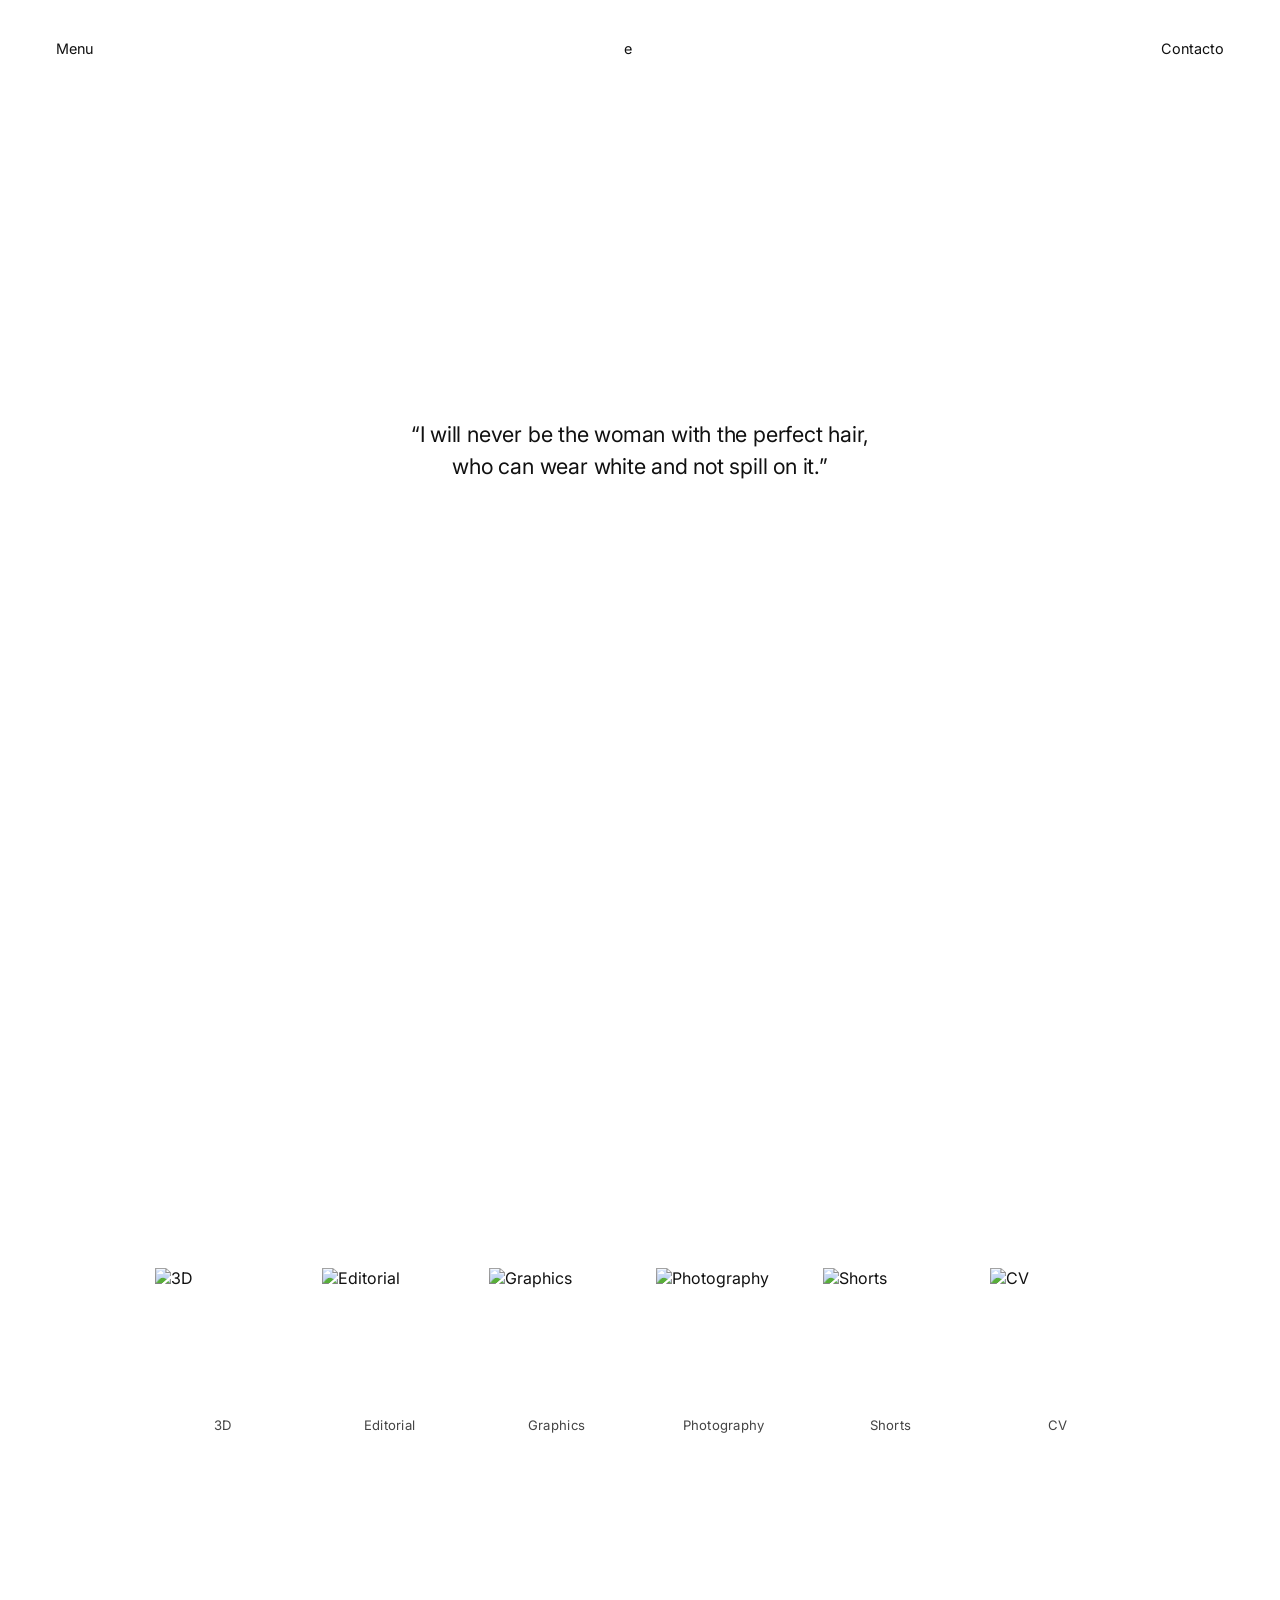
==== index.html @ 7bda968a "index" ====
<!DOCTYPE html>
<html lang="es">
<head>
    <meta charset="UTF-8">
    <meta name="viewport" content="width=device-width, initial-scale=1.0">
    <title>Portfolio - Diseño Gráfico</title>
    
    <link rel="preconnect" href="https://fonts.googleapis.com">
    <link rel="preconnect" href="https://fonts.gstatic.com" crossorigin>
    <link href="https://fonts.googleapis.com/css2?family=Inter:wght@300;400;500&display=swap" rel="stylesheet">
    
    <link rel="stylesheet" href="style/style.css">
</head>
<body>

    <nav class="navbar">
        <a href="#menu" class="nav-link">Menu</a>
        <a href="proyectos.html" class="nav-link">e</a>
        <a href="contacto.html" class="nav-link">Contacto</a>
    </nav>

    <section class="hero-section">
        <div class="quote-wrapper">
            <p class="quote-text">
                “I will never be the woman with the perfect hair, <br>who can wear white and not spill on it.”
            </p>
            
            <a href="cv.html" class="hover-card">
                <img src="https://i.pinimg.com/736x/7a/1c/cf/7a1ccfecde1bb434838b97508cc50228.jpg" alt="CV Preview">
                <span class="card-label">CV</span>
            </a>
        </div>
    </section>

    <section class="gallery-section">
        <div class="gallery-grid">
            
            <a href="3d.html" class="grid-card">
                <div class="img-wrapper">
                    <img src="https://i.pinimg.com/1200x/12/30/1c/12301caca75844f3e53bc6631e6e23f1.jpg" alt="3D">
                </div>
                <span class="card-label">3D</span>
            </a>

            <a href="editorial.html" class="grid-card">
                <div class="img-wrapper">
                    <img src="https://i.pinimg.com/736x/13/24/46/1324466d0a5b64adbe2ee803e6c6003e.jpg" alt="Editorial">
                </div>
                <span class="card-label">Editorial</span>
            </a>

            <a href="graphics.html" class="grid-card">
                <div class="img-wrapper">
                    <img src="https://i.pinimg.com/1200x/34/8a/7b/348a7be8d80b90e5c4e98744a35e5d42.jpg" alt="Graphics">
                </div>
                <span class="card-label">Graphics</span>
            </a>

            <a href="photography.html" class="grid-card">
                <div class="img-wrapper">
                    <img src="https://i.pinimg.com/1200x/ff/79/56/ff795650d2c2e9dba9d639d0612eb222.jpg" alt="Photography">
                </div>
                <span class="card-label">Photography</span>
            </a>

            <a href="shorts.html" class="grid-card">
                <div class="img-wrapper">
                    <img src="https://i.pinimg.com/1200x/f1/2b/13/f12b138e47975c2cf293a9381652df1e.jpg" alt="Shorts">
                </div>
                <span class="card-label">Shorts</span>
            </a>

            <a href="cv.html" class="grid-card">
                <div class="img-wrapper">
                    <img src="https://i.pinimg.com/736x/7a/1c/cf/7a1ccfecde1bb434838b97508cc50228.jpg" alt="CV">
                </div>
                <span class="card-label">CV</span>
            </a>

        </div>
    </section>

</body>
</html>
---- style/style.css ----
/* Reseteo básico */
* {
    margin: 0;
    padding: 0;
    box-sizing: border-box;
}

html {
    scroll-behavior: smooth;
}

body {
    font-family: 'Inter', -apple-system, BlinkMacSystemFont, sans-serif;
    background-color: #ffffff;
    color: #111111;
}

/* --- Navegación Fija --- */
.navbar {
    position: fixed;
    top: 0;
    left: 0;
    width: 100%;
    display: flex;
    justify-content: space-between;
    align-items: center;
    padding: 2.5rem 3.5rem;
    font-size: 0.9rem;
    font-weight: 400;
    z-index: 100;
    background-color: rgba(255, 255, 255, 0.9);
    backdrop-filter: blur(5px);
}

.nav-link {
    text-decoration: none;
    color: #111111;
    position: relative;
    display: inline-block;
    transition: transform 0.3s ease, color 0.3s ease;
    padding-bottom: 2px;
}

/* Hover navegación: Inclinación, azul y subrayado */
.nav-link:hover {
    color: #0044ff;
    transform: rotate(-3deg);
}

.nav-link::after {
    content: '';
    position: absolute;
    width: 0%;
    height: 1px;
    bottom: 0;
    left: 0;
    background-color: #0044ff;
    transition: width 0.3s cubic-bezier(0.25, 0.8, 0.25, 1);
}

.nav-link:hover::after {
    width: 100%;
}

/* --- Sección 1: Frase --- */
.hero-section {
    min-height: 100vh;
    display: flex;
    justify-content: center;
    align-items: center;
    padding: 0 2rem;
}

.quote-wrapper {
    position: relative;
    text-align: center;
    cursor: pointer;
    max-width: 850px;
    width: 100%;
}

.quote-text {
    font-size: 1.35rem;
    font-weight: 400;
    line-height: 1.5;
    letter-spacing: -0.01em;
    color: #111111;
}

/* Hover emergente sobre la frase */
.hover-card {
    position: absolute;
    top: 50%;
    left: 50%;
    transform: translate(-50%, -50%) scale(0.95);
    display: flex;
    flex-direction: column;
    align-items: center;
    gap: 12px;
    text-decoration: none;
    color: #111111;
    opacity: 0;
    visibility: hidden;
    transition: opacity 0.35s ease, transform 0.35s ease, visibility 0.35s;
    pointer-events: none;
}

.hover-card img {
    width: 140px;
    height: 140px;
    object-fit: cover;
}

.quote-wrapper:hover .hover-card {
    opacity: 1;
    visibility: visible;
    transform: translate(-50%, -50%) scale(1);
    pointer-events: auto;
}

/* --- Sección 2: Galería / Scroll --- */
.gallery-section {
    min-height: 100vh;
    display: flex;
    justify-content: center;
    align-items: center;
    padding: 4rem 2rem;
}

.gallery-grid {
    display: flex;
    flex-wrap: wrap;
    justify-content: center;
    align-items: flex-start;
    gap: 2rem;
    max-width: 1200px;
    width: 100%;
}

/* Tarjetas individuales de la galería */
.grid-card {
    display: flex;
    flex-direction: column;
    align-items: center;
    gap: 14px;
    text-decoration: none;
    color: #111111;
    cursor: pointer;
}

.grid-card .img-wrapper {
    width: 135px;
    height: 135px;
    overflow: hidden;
}

.grid-card img {
    width: 100%;
    height: 100%;
    object-fit: cover;
    transition: transform 0.4s cubic-bezier(0.25, 1, 0.5, 1);
}

/* Efecto Hover: Agranda la imagen suavemente sin desbordar */
.grid-card:hover img {
    transform: scale(1.12);
}

.card-label {
    font-size: 0.82rem;
    font-weight: 400;
    color: #444444;
    letter-spacing: 0.02em;
    transition: color 0.3s ease;
}

.grid-card:hover .card-label {
    color: #000000;
}
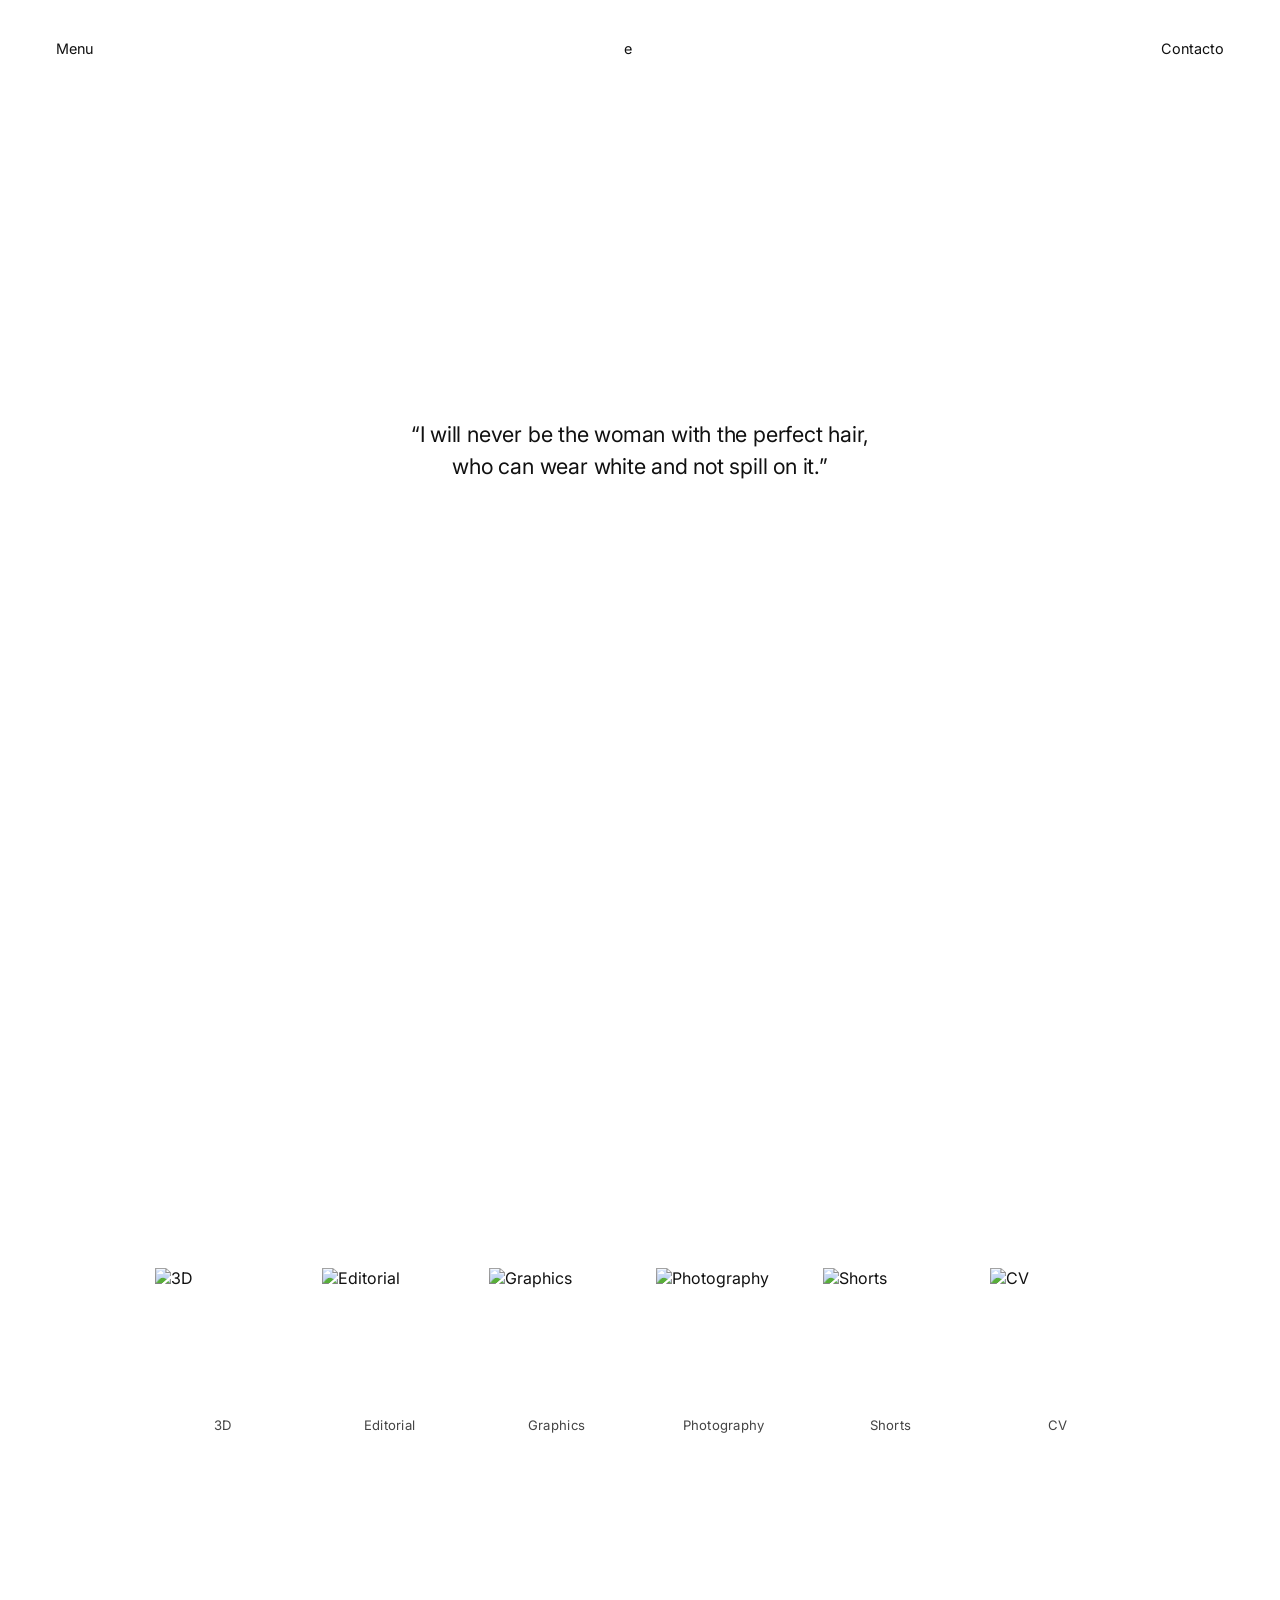
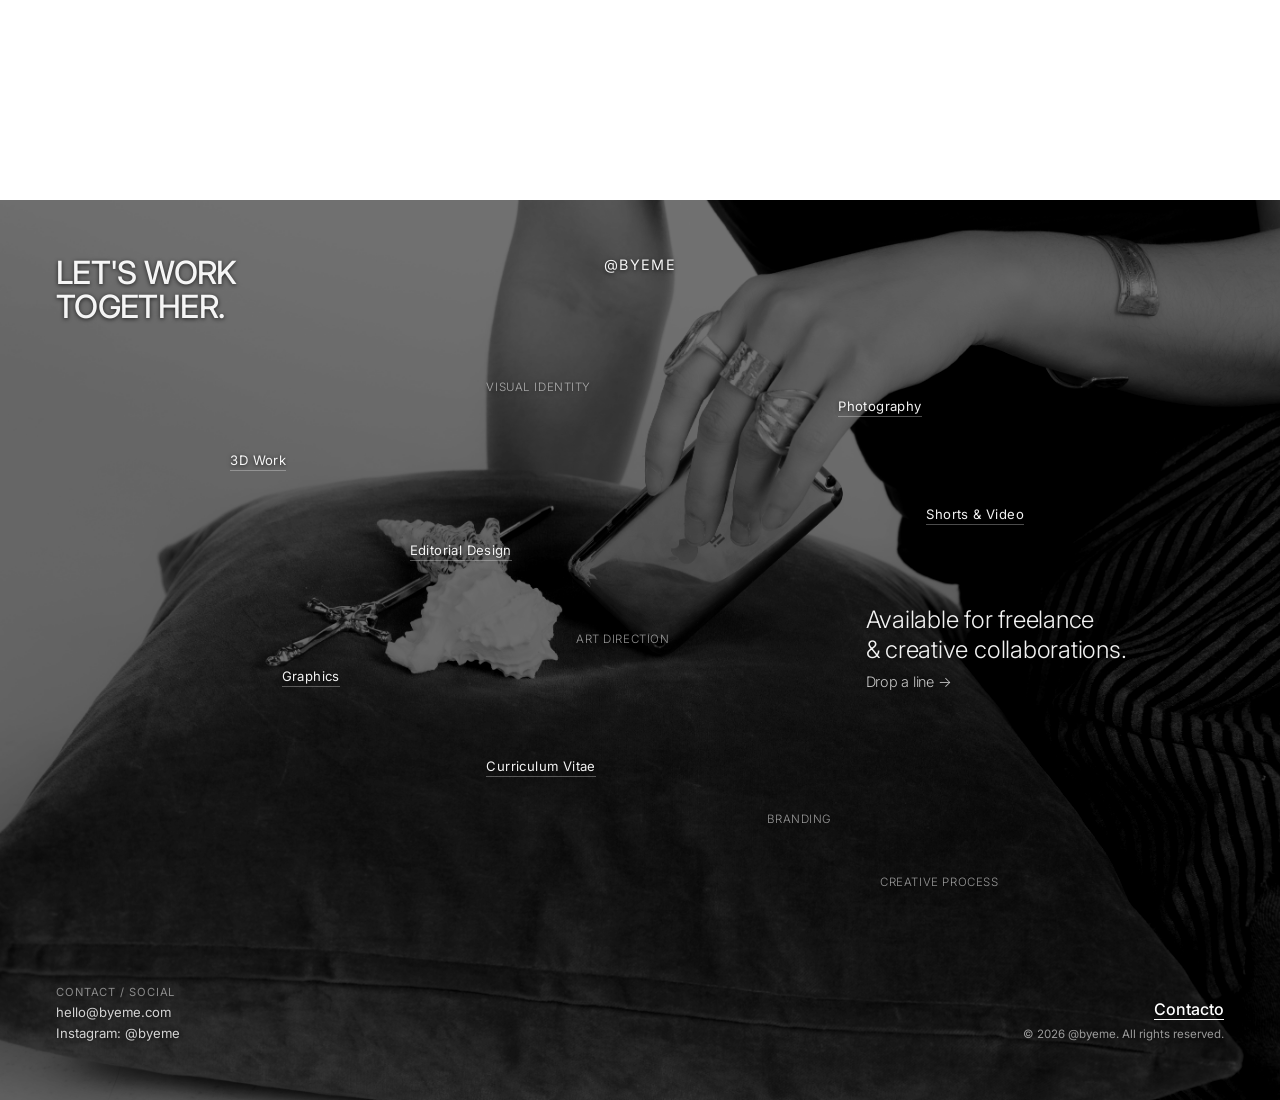
==== commit 9094f2a5: "index" ====
--- a/index.html
+++ b/index.html
@@ -79,6 +79,53 @@
 
         </div>
     </section>
+    <footer class="site-footer">
+        <div class="footer-bg">
+            <img src="img/bnwfooter.jpg" alt="Footer Background">
+            <div class="overlay"></div>
+        </div>
+
+        <div class="footer-canvas">
+            
+            <div class="text-node main-collab-text">
+                LET'S WORK<br>TOGETHER.
+            </div>
+
+            <div class="text-node top-handle">
+                @byeme
+            </div>
+
+            <a href="3d.html" class="text-node float-link pos-1">3D Work</a>
+            <a href="editorial.html" class="text-node float-link pos-2">Editorial Design</a>
+            <a href="graphics.html" class="text-node float-link pos-3">Graphics</a>
+            <a href="photography.html" class="text-node float-link pos-4">Photography</a>
+            <a href="shorts.html" class="text-node float-link pos-5">Shorts & Video</a>
+            <a href="cv.html" class="text-node float-link pos-6">Curriculum Vitae</a>
+
+            <div class="text-node concept-tag pos-7">Visual Identity</div>
+            <div class="text-node concept-tag pos-8">Art Direction</div>
+            <div class="text-node concept-tag pos-9">Branding</div>
+            <div class="text-node concept-tag pos-10">Creative Process</div>
+
+            <div class="text-node big-callout">
+                Available for freelance<br>
+                &amp; creative collaborations.<br>
+                <span>Drop a line &rarr;</span>
+            </div>
+
+            <div class="text-node bottom-left-info">
+                <span class="info-label">Contact / Social</span><br>
+                <a href="mailto:hello@byeme.com">hello@byeme.com</a><br>
+                <a href="https://instagram.com" target="_blank">Instagram: @byeme</a>
+            </div>
+
+            <div class="text-node bottom-right-info">
+                <a href="contacto.html" class="nav-contact-btn">Contacto</a><br>
+                <span class="copyright-text">© 2026 @byeme. All rights reserved.</span>
+            </div>
+
+        </div>
+    </footer>
 
 </body>
 </html>
--- a/style/style.css
+++ b/style/style.css
@@ -28,8 +28,8 @@
     font-size: 0.9rem;
     font-weight: 400;
     z-index: 100;
-    background-color: rgba(255, 255, 255, 0.9);
-    backdrop-filter: blur(5px);
+    
+    
 }
 
 .nav-link {
@@ -176,4 +176,178 @@
 
 .grid-card:hover .card-label {
     color: #000000;
+}
+
+/* --- Footer Estilo Editorial / Póster Flotante --- */
+.site-footer {
+    position: relative;
+    width: 100%;
+    height: 100vh;
+    overflow: hidden;
+    color: #ffffff;
+    font-family: 'Inter', -apple-system, BlinkMacSystemFont, "Segoe UI", Roboto, sans-serif;
+}
+
+.footer-bg {
+    position: absolute;
+    top: 0;
+    left: 0;
+    width: 100%;
+    height: 100%;
+    z-index: 1;
+}
+
+.footer-bg img {
+    width: 100%;
+    height: 100%;
+    object-fit: cover;
+    filter: grayscale(100%) contrast(120%) brightness(80%);
+}
+
+.footer-bg .overlay {
+    position: absolute;
+    top: 0;
+    left: 0;
+    width: 100%;
+    height: 100%;
+    background: rgba(0, 0, 0, 0.35);
+}
+
+.footer-canvas {
+    position: relative;
+    z-index: 2;
+    width: 100%;
+    height: 100%;
+}
+
+/* Nodos Generales */
+.text-node {
+    position: absolute;
+    color: rgba(255, 255, 255, 0.95);
+    text-shadow: 0 1px 4px rgba(0, 0, 0, 0.7);
+}
+
+/* Frase de Colaboración Principal (Arriba Izquierda) */
+.main-collab-text {
+    top: 3.5rem;
+    left: 3.5rem;
+    font-size: 2rem;
+    font-weight: 500;
+    line-height: 1.05;
+    letter-spacing: -0.02em;
+}
+
+/* Usuario @byeme (Arriba Centro) */
+.top-handle {
+    top: 3.5rem;
+    left: 50%;
+    transform: translateX(-50%);
+    font-size: 0.9rem;
+    font-weight: 400;
+    letter-spacing: 0.1em;
+    text-transform: uppercase;
+}
+
+/* Frase Grande de Llamada a la Acción (Centro-Derecha) */
+.big-callout {
+    top: 45%;
+    right: 12%;
+    font-size: 1.5rem;
+    font-weight: 300;
+    line-height: 1.25;
+    letter-spacing: -0.01em;
+}
+
+.big-callout span {
+    font-size: 0.9rem;
+    opacity: 0.8;
+    display: block;
+    margin-top: 0.5rem;
+}
+
+/* Enlaces Flotantes de Categorías (Interactivos con Subrayado) */
+.float-link {
+    font-size: 0.82rem;
+    font-weight: 400;
+    text-decoration: none;
+    letter-spacing: 0.03em;
+    transition: opacity 0.3s ease, transform 0.3s ease;
+    border-bottom: 1px solid rgba(255, 255, 255, 0.3);
+    padding-bottom: 2px;
+}
+
+.float-link:hover {
+    opacity: 1;
+    color: #ffffff;
+    border-bottom-color: #ffffff;
+    transform: translateY(-2px);
+}
+
+/* Palabras Clave Secundarias */
+.concept-tag {
+    font-size: 0.72rem;
+    font-weight: 300;
+    opacity: 0.6;
+    letter-spacing: 0.05em;
+    text-transform: uppercase;
+}
+
+/* Ubicación Exacta de Categorías y Tags en la Imagen */
+.pos-1  { top: 28%; left: 18%; }  /* 3D Work */
+.pos-2  { top: 38%; left: 32%; }  /* Editorial Design */
+.pos-3  { top: 52%; left: 22%; }  /* Graphics */
+.pos-4  { top: 22%; right: 28%; } /* Photography */
+.pos-5  { top: 34%; right: 20%; } /* Shorts & Video */
+.pos-6  { top: 62%; left: 38%; }  /* Curriculum Vitae */
+
+.pos-7  { top: 20%; left: 38%; }  /* Visual Identity */
+.pos-8  { top: 48%; left: 45%; }  /* Art Direction */
+.pos-9  { top: 68%; right: 35%; } /* Branding */
+.pos-10 { top: 75%; right: 22%; } /* Creative Process */
+
+/* Esquinas Inferiores */
+.bottom-left-info {
+    bottom: 3.5rem;
+    left: 3.5rem;
+    font-size: 0.82rem;
+    line-height: 1.6;
+}
+
+.bottom-left-info a {
+    color: #ffffff;
+    text-decoration: none;
+    opacity: 0.8;
+    transition: opacity 0.3s;
+}
+
+.bottom-left-info a:hover {
+    opacity: 1;
+}
+
+.info-label {
+    font-size: 0.7rem;
+    text-transform: uppercase;
+    letter-spacing: 0.08em;
+    opacity: 0.5;
+}
+
+.bottom-right-info {
+    bottom: 3.5rem;
+    right: 3.5rem;
+    text-align: right;
+    font-size: 0.82rem;
+    line-height: 1.6;
+}
+
+.nav-contact-btn {
+    color: #ffffff;
+    text-decoration: none;
+    font-weight: 500;
+    font-size: 1rem;
+    border-bottom: 1px solid #ffffff;
+}
+
+.copyright-text {
+    font-size: 0.72rem;
+    opacity: 0.6;
 }
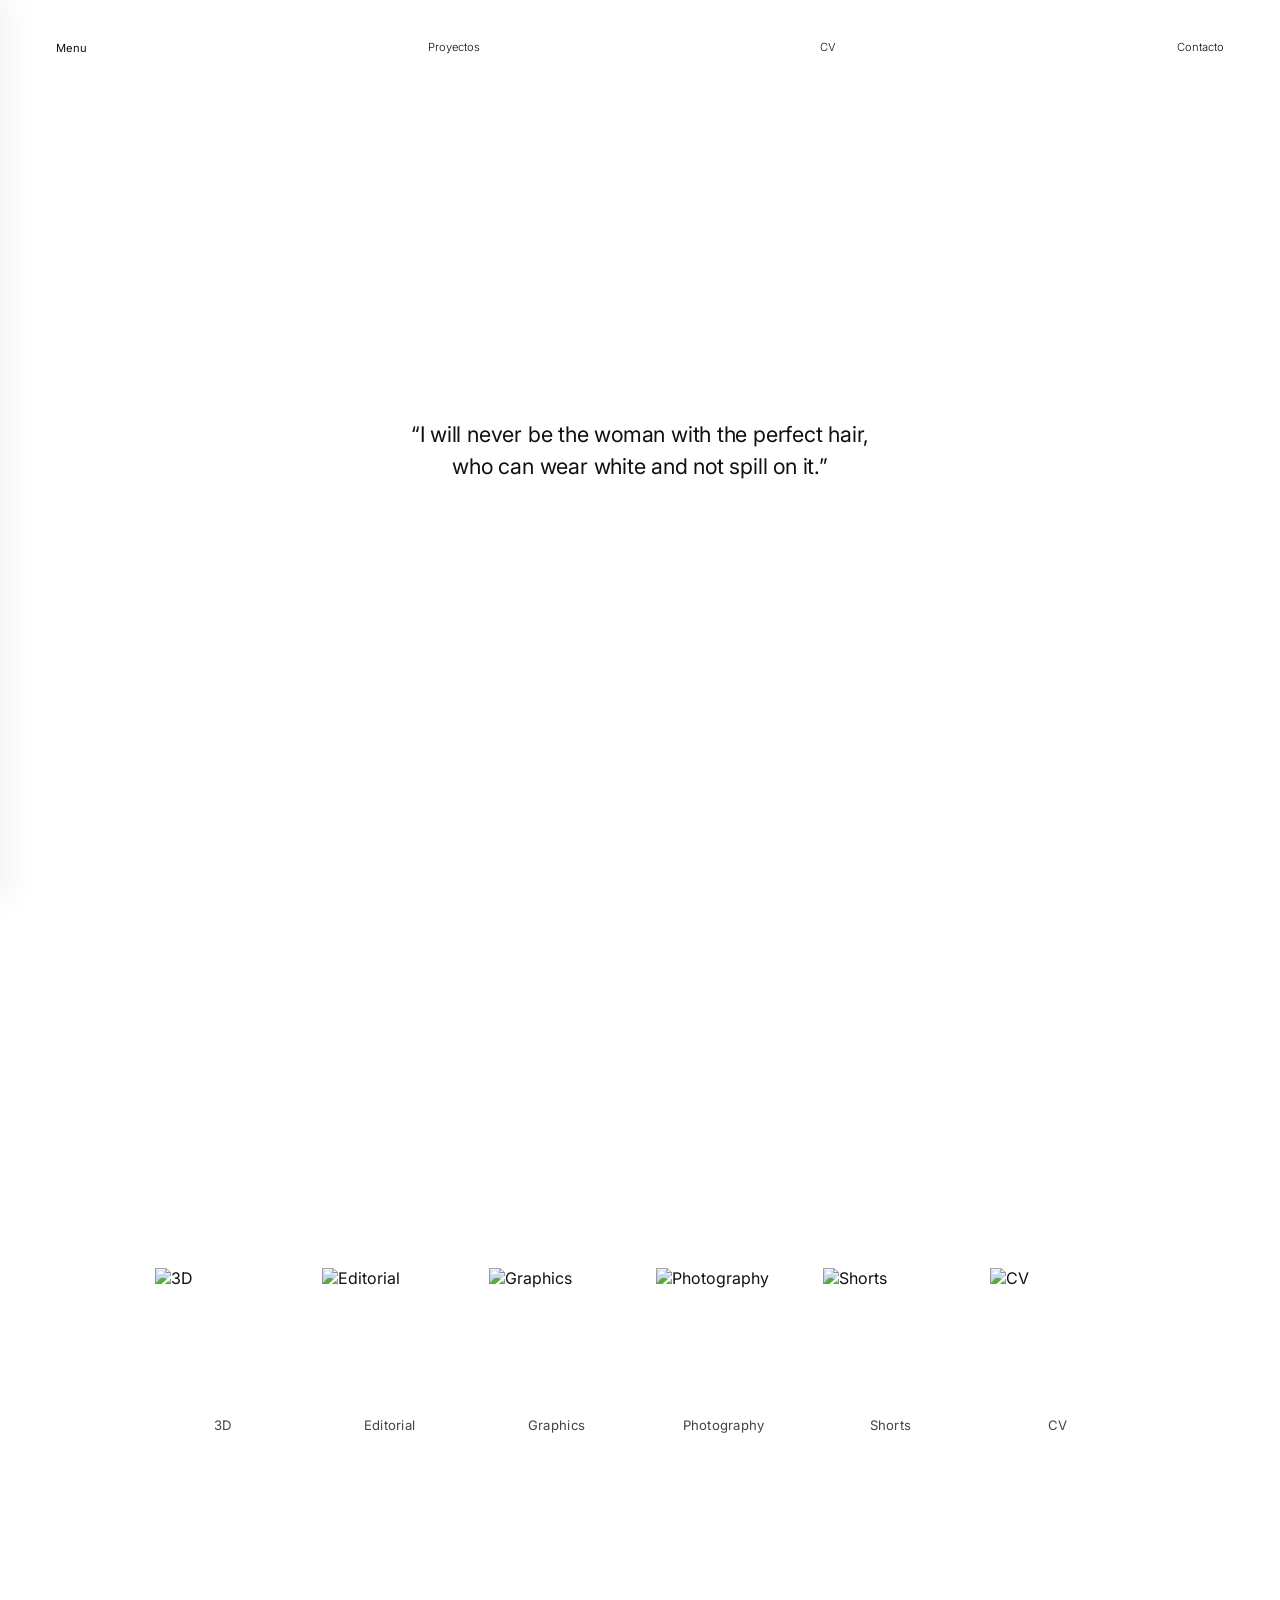
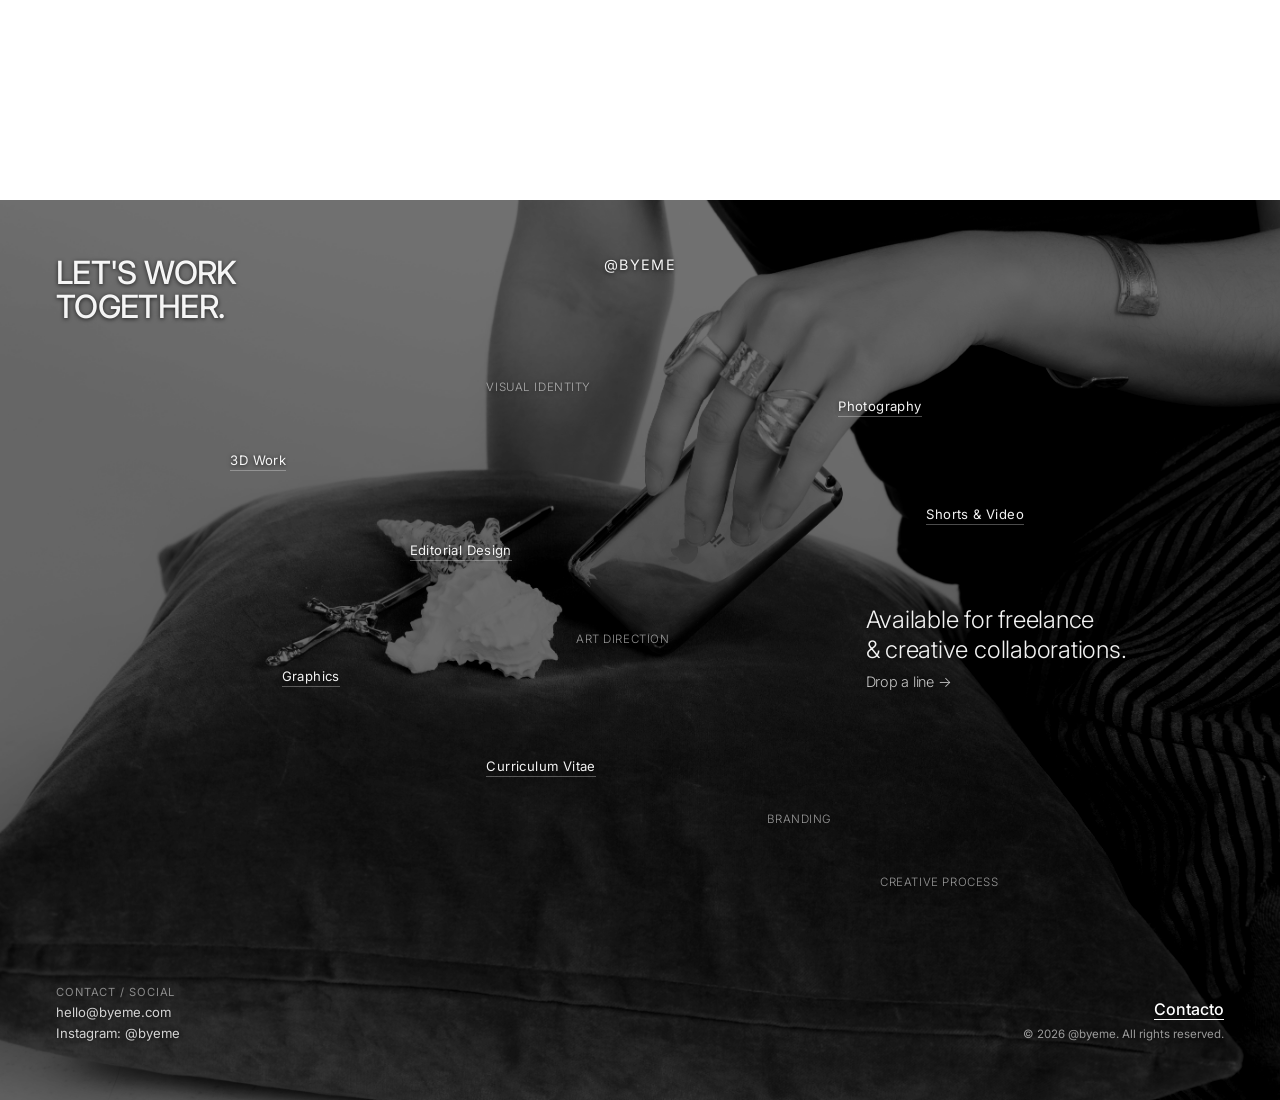
==== commit 303c1d1c: "menu" ====
--- a/index.html
+++ b/index.html
@@ -10,14 +10,37 @@
     <link href="https://fonts.googleapis.com/css2?family=Inter:wght@300;400;500&display=swap" rel="stylesheet">
     
     <link rel="stylesheet" href="style/style.css">
+    <script src="scrpt/script.js" defer></script>
+
 </head>
 <body>
 
-    <nav class="navbar">
-        <a href="#menu" class="nav-link">Menu</a>
-        <a href="proyectos.html" class="nav-link">e</a>
-        <a href="contacto.html" class="nav-link">Contacto</a>
-    </nav>
+    <div class="menu-overlay" id="menuOverlay"></div>
+
+<aside class="side-menu" id="sideMenu">
+    <div class="side-menu-header">
+        <span class="side-menu-title">LIBRARY</span>
+        <button class="close-btn" id="closeMenuBtn" aria-label="Cerrar Menú">(Close)</button>
+    </div>
+
+    <ul class="side-menu-list">
+        <li><a href="index.html" class="menu-item">Index <span>&gt;</span></a></li>
+        <li><a href="proyectos.html" class="menu-item">Selected Works <span>&gt;</span></a></li>
+        <li><a href="3d.html" class="menu-item">3D Work <span>&gt;</span></a></li>
+        <li><a href="editorial.html" class="menu-item">Editorial Design <span>&gt;</span></a></li>
+        <li><a href="graphics.html" class="menu-item">Graphics <span>&gt;</span></a></li>
+        <li><a href="photography.html" class="menu-item">Photography <span>&gt;</span></a></li>
+        <li><a href="cv.html" class="menu-item">Curriculum / About <span>&gt;</span></a></li>
+        <li><a href="contacto.html" class="menu-item">Contacto <span>&gt;</span></a></li>
+    </ul>
+</aside>
+
+<nav class="navbar">
+    <button class="nav-link menu-trigger" id="openMenuBtn">Menu</button>
+    <a href="proyectos.html" class="nav-link active">Proyectos</a>
+    <a href="cv.html" class="nav-link">CV</a>
+    <a href="contacto.html" class="nav-link">Contacto</a>
+</nav>
 
     <section class="hero-section">
         <div class="quote-wrapper">
@@ -79,6 +102,7 @@
 
         </div>
     </section>
+
     <footer class="site-footer">
         <div class="footer-bg">
             <img src="img/bnwfooter.jpg" alt="Footer Background">
--- a/style/style.css
+++ b/style/style.css
@@ -25,12 +25,13 @@
     justify-content: space-between;
     align-items: center;
     padding: 2.5rem 3.5rem;
-    font-size: 0.9rem;
-    font-weight: 400;
+    font-size: 0.7rem;
+    font-weight: 300;
     z-index: 100;
     
     
 }
+
 
 .nav-link {
     text-decoration: none;
@@ -62,6 +63,135 @@
     width: 100%;
 }
 
+/* ==========================================
+   MENÚ DESPLEGABLE LATERAL (OFF-CANVAS TURQUESA)
+   ========================================== */
+
+/* Botón "Menu" en la barra de navegación */
+.menu-trigger {
+    background: none;
+    border: none;
+    font-family: inherit;
+    font-size: inherit;
+    color: inherit;
+    cursor: pointer;
+    padding: 0;
+}
+
+/* Capa de fondo con desenfoque (Blur) sobre el resto de la página */
+.menu-overlay {
+    position: fixed;
+    inset: 0;
+    background-color: rgba(0, 0, 0, 0.15); /* Oscurecimiento suave */
+    backdrop-filter: blur(8px); /* Desenfoque sutil del contenido de fondo */
+    -webkit-backdrop-filter: blur(8px);
+    z-index: 998;
+    opacity: 0;
+    pointer-events: none;
+    transition: opacity 0.4s cubic-bezier(0.16, 1, 0.3, 1);
+}
+
+.menu-overlay.active {
+    opacity: 1;
+    pointer-events: auto;
+}
+
+/* Panel Lateral Desplegable */
+.side-menu {
+    position: fixed;
+    top: 0;
+    left: 0;
+    width: 380px; /* Ancho del menú lateral */
+    max-width: 85vw; /* Para pantallas pequeñas */
+    height: 100vh;
+    background-color: #d8f3ec; /* Color turquesa claro / Soft Mint */
+    color: #111111;
+    z-index: 999;
+    padding: 2.5rem 2rem;
+    box-sizing: border-box;
+    display: flex;
+    flex-direction: column;
+    box-shadow: 10px 0 30px rgba(0, 0, 0, 0.05);
+    
+    /* Estado Oculto (desplazado a la izquierda fuera de pantalla) */
+    transform: translateX(-100%);
+    transition: transform 0.45s cubic-bezier(0.16, 1, 0.3, 1);
+}
+
+/* Estado Visible al abrir */
+.side-menu.active {
+    transform: translateX(0);
+}
+
+/* Cabecera del Menú Lateral */
+.side-menu-header {
+    display: flex;
+    justify-content: space-between;
+    align-items: center;
+    padding-bottom: 2rem;
+    margin-bottom: 1.5rem;
+    border-bottom: 1px dashed rgba(0, 0, 0, 0.2);
+    font-family: monospace, sans-serif;
+    font-size: 0.9rem;
+    letter-spacing: 0.05em;
+}
+
+.close-btn {
+    background: none;
+    border: none;
+    font-family: inherit;
+    font-size: 0.9rem;
+    cursor: pointer;
+    color: #111111;
+    opacity: 0.7;
+    transition: opacity 0.2s ease;
+}
+
+.close-btn:hover {
+    opacity: 1;
+}
+
+/* Lista de Elementos del Menú */
+.side-menu-list {
+    list-style: none;
+    padding: 0;
+    margin: 0;
+    display: flex;
+    flex-direction: column;
+    gap: 0.2rem;
+    overflow-y: auto;
+}
+
+.side-menu-list li {
+    border-bottom: 1px dashed rgba(0, 0, 0, 0.15);
+}
+
+.menu-item {
+    display: flex;
+    justify-content: space-between;
+    align-items: center;
+    padding: 0.9rem 0;
+    color: #111111;
+    text-decoration: none;
+    font-family: monospace, sans-serif; /* Tipografía estilo mono/editorial */
+    font-size: 0.95rem;
+    transition: padding-left 0.25s ease, opacity 0.2s ease;
+}
+
+.menu-item span {
+    opacity: 0.5;
+    font-size: 0.85rem;
+    transition: transform 0.25s ease;
+}
+
+.menu-item:hover {
+    padding-left: 0.5rem;
+}
+
+.menu-item:hover span {
+    opacity: 1;
+    transform: translateX(3px);
+}
 /* --- Sección 1: Frase --- */
 .hero-section {
     min-height: 100vh;
@@ -350,4 +480,412 @@
 .copyright-text {
     font-size: 0.72rem;
     opacity: 0.6;
+}
+
+/* ==========================================
+   CV ESPECÍFICO: HERO 100VH + CARRUSEL
+   ========================================== */
+
+.cv-page {
+    background-color: #f7f6f2;
+    color: #111111;
+}
+
+/* Hero de Pantalla Completa */
+.cv-hero {
+    position: relative;
+    width: 100%;
+    height: 100vh; /* Ocupa exactamente el 100% del alto de la pantalla */
+    display: flex;
+    align-items: flex-end;
+    overflow: hidden;
+    color: #ffffff;
+}
+.cv-section {
+    margin-bottom: 7rem; /* Gran separación respirada entre secciones */
+    border-top: 1px solid #111111; /* Línea divisoria superior completa */
+    padding-top: 2.5rem;
+}
+.cv-hero-bg {
+    position: absolute;
+    top: 0;
+    left: 0;
+    width: 100%;
+    height: 100%;
+    z-index: 1;
+}
+
+.cv-hero-bg img {
+    width: 100%;
+    height: 100%;
+    object-fit: cover;
+    filter:  contrast(120%);
+}
+
+.cv-hero-bg .overlay {
+    position: absolute;
+    top: 0;
+    left: 0;
+    width: 100%;
+    height: 100%;
+    background: rgba(0, 0, 0, 0.35);
+}
+
+.cv-hero-content {
+    position: relative;
+    z-index: 2;
+    width: 100%;
+    padding: 4rem 3.5rem;
+}
+
+.cv-name {
+    font-size: 9.5rem;
+    font-weight: 100;
+    letter-spacing: -0.03em;
+    line-height: 0.9;
+    margin-bottom: 1.5rem;
+    text-transform: uppercase;
+}
+
+.cv-hero-footer {
+    display: flex;
+    justify-content: space-between;
+    font-size: 0.8rem;
+    letter-spacing: 0.05em;
+    border-top: 1px solid rgba(255, 255, 255, 0.4);
+    padding-top: 1.2rem;
+    text-transform: uppercase;
+}
+
+/* El cuerpo del CV sube sobre la pantalla al hacer scroll */
+.cv-body-wrapper {
+    position: relative;
+    z-index: 10;
+    background-color: #f7f6f2;
+    max-width: 1200px;
+    margin: 0 auto;
+    padding: 5rem 2rem 6rem;
+}
+
+/* --- Carrusel de Gustos Horizontal --- */
+.carousel-header {
+    display: flex;
+    justify-content: space-between;
+    align-items: center;
+    margin-bottom: 1.5rem;
+}
+
+.carousel-header .section-title {
+    margin-bottom: 0;
+}
+
+.carousel-arrows {
+    display: flex;
+    gap: 0.5rem;
+}
+
+.arrow-btn {
+    background: transparent;
+    border: 1px solid #111111;
+    border-radius: 50%;
+    width: 40px;
+    height: 40px;
+    display: flex;
+    justify-content: center;
+    align-items: center;
+    font-size: 1.1rem;
+    cursor: pointer;
+    transition: background-color 0.3s ease, color 0.3s ease;
+}
+
+.arrow-btn:hover {
+    background-color: #111111;
+    color: #ffffff;
+}
+
+/* Contenedor deslizante en una sola fila */
+.carousel-wrapper {
+    display: flex;
+    gap: 1.8rem;
+    overflow-x: auto;
+    scroll-behavior: smooth;
+    padding: 1rem 0.5rem;
+    /* Ocultar barra de scroll según navegador */
+    scrollbar-width: none; /* Firefox */
+}
+
+.carousel-wrapper::-webkit-scrollbar {
+    display: none; /* Chrome/Safari */
+}
+
+/* Tarjetas con efecto Hover (se agrandan) */
+.media-card {
+    flex: 0 0 160px; /* Ancho fijo para cada tarjeta */
+    display: flex;
+    flex-direction: column;
+    gap: 0.5rem;
+    transition: transform 0.35s cubic-bezier(0.25, 1, 0.5, 1);
+    cursor: pointer;
+}
+
+.media-card img {
+    width: 100%;
+    aspect-ratio: 1/1;
+    object-fit: cover;
+    filter: grayscale(15%);
+    transition: transform 0.35s cubic-bezier(0.25, 1, 0.5, 1), filter 0.35s ease;
+}
+
+/* Efecto Hover: Agranda la imagen */
+.media-card:hover {
+    transform: scale(1.08);
+}
+
+.media-card:hover img {
+    filter: grayscale(0%);
+}
+
+.media-title {
+    font-size: 0.82rem;
+    font-weight: 600;
+}
+
+.media-sub {
+    font-size: 0.72rem;
+    opacity: 0.6;
+}
+
+/* --- Estilos para los Acordeones Desplegables --- */
+.accordion-item {
+    border-bottom: 1px solid rgba(0, 0, 0, 0.2);
+}
+
+.accordion-header {
+    display: grid;
+    grid-template-columns: 50px 1fr 1fr 150px;
+    align-items: center;
+    padding: 1.2rem 0;
+    cursor: pointer;
+    font-size: 0.82rem;
+    text-transform: uppercase;
+    letter-spacing: 0.03em;
+    list-style: none; /* Elimina la flecha por defecto en algunos navegadores */
+}
+
+.accordion-header::-webkit-details-marker {
+    display: none;
+}
+
+.accordion-body {
+    padding: 0 0 1.2rem 50px;
+    font-size: 0.85rem;
+    line-height: 1.6;
+    color: #444444;
+    max-width: 750px;
+}
+
+/* ==========================================
+   GALERÍA GRID EXACTA A LA REFERENCIA
+   ========================================== */
+
+
+
+.projects-page {
+    background-color: #ffffff;
+    color: #111111;
+    min-height: 100vh;
+}
+
+.subtitle-proyects {
+     display: flex;
+    justify-content:end;
+    padding-right: 4rem;
+    text-align: right;    
+    font-size: 0.7rem;
+    font-weight: 300;
+    z-index: 100;
+    padding-top: 15rem
+}
+
+/* Grid de 4 columnas sin márgenes laterales, abarcando el 100% del ancho de pantalla */
+.projects-checkerboard {
+    width: 100vw;
+    display: grid;
+    grid-template-columns: repeat(5, 1fr); /* 4 columnas iguales */
+    padding-top: 5rem; /* Margen para no chocar con el navbar */
+    box-sizing: border-box;
+}
+
+/* Celdas Rectangulares Grandes (Relación 3:4 como en la foto) */
+.board-card {
+    width: 100%;
+    aspect-ratio: 3 / 4; /* Formato rectangular vertical grande */
+    display: flex;
+    justify-content: center;
+    align-items: center;
+    position: relative;
+    box-sizing: border-box;
+}
+
+/* --- TARJETAS DE TEXTO --- */
+.text-card {
+    background-color: #ffffff;
+    padding: 2rem;
+    text-align: center;
+}
+
+.card-text {
+    font-size: 1.8rem;
+    font-weight: 300;
+    letter-spacing: -0.01em;
+    color: #111111;
+    margin: 0;
+    font-family: 'Inter', sans-serif;
+}
+
+/* --- TARJETAS DE IMAGEN (EFECTO TECLA 3D) --- */
+.image-card {
+    padding: 0; /* Imagenes limpias pegadas como en la foto de referencia */
+}
+
+.key-card {
+    position: relative;
+    width: 100%;
+    height: 100%;
+    display: block;
+    text-decoration: none;
+    overflow: hidden;
+    background-color: #f2f1ed;
+    
+    /* Sombra inicial en relieve (Efecto Tecla) */
+    box-shadow: 
+        0px 6px 15px rgba(0, 0, 0, 0.08),
+        inset 0px 1px 1px rgba(255, 255, 255, 0.6);
+        
+    transform: translateY(0);
+    transition: transform 0.2s cubic-bezier(0.2, 0, 0.2, 1), 
+                box-shadow 0.2s cubic-bezier(0.2, 0, 0.2, 1);
+}
+
+.key-card img {
+    width: 100%;
+    height: 100%;
+    object-fit: cover;
+    display: block;
+    transition: filter 0.3s ease, transform 0.3s ease;
+}
+
+/* Título flotante encima de la imagen al hacer Hover */
+.card-overlay {
+    position: absolute;
+    inset: 0;
+    background: rgba(0, 0, 0, 0.45);
+    display: flex;
+    justify-content: center;
+    align-items: center;
+    opacity: 0;
+    transition: opacity 0.25s ease;
+    padding: 1rem;
+}
+
+.overlay-text {
+    color: #ffffff;
+    font-size: 1.4rem;
+    font-weight: 600;
+    letter-spacing: 0.04em;
+    text-transform: uppercase;
+}
+
+/* HOVER: Se hunde hacia adentro como si presionases una tecla física */
+.key-card:hover {
+    transform: translateY(5px);
+    box-shadow: 
+        0px 1px 3px rgba(0, 0, 0, 0.1),
+        inset 0px 4px 10px rgba(0, 0, 0, 0.35); /* Sombra de profundidad interior */
+}
+
+.key-card:hover .card-overlay {
+    opacity: 1;
+}
+
+/* ADAPTACIÓN MÓVIL Y TABLET */
+@media (max-width: 900px) {
+    .projects-checkerboard {
+        grid-template-columns: repeat(2, 1fr); /* 2 columnas en tablet */
+    }
+    .card-text {
+        font-size: 1.4rem;
+    }
+}
+
+@media (max-width: 500px) {
+    .projects-checkerboard {
+        grid-template-columns: 1fr; /* 1 columna en teléfonos */
+    }
+}
+
+/* ==========================================
+   Efecto de Aparición del Footer y Ocultación de Nav
+   ========================================== */
+
+/* Transición suave para ocultar la barra de navegación */
+.navbar {
+    transition: transform 0.45s cubic-bezier(0.16, 1, 0.3, 1), opacity 0.3s ease;
+}
+
+.navbar.nav-hidden {
+    transform: translateY(-100%);
+    opacity: 0;
+    pointer-events: none;
+}
+
+/* Estado inicial de tu Footer para que aparezca desde abajo */
+.site-footer {
+    position: relative;
+    z-index: 10;
+    transform: translateY(80px);
+    opacity: 0;
+    transition: transform 0.4s cubic-bezier(0.16, 1, 0.3, 1), opacity 0.4s ease;
+}
+
+/* Clase que activa el despliegue al hacer scroll al fondo */
+.site-footer.footer-visible {
+    transform: translateY(0);
+    opacity: 1;
+}
+
+/* ==========================================
+   Efecto Slide/Snap Suave para INDEX.HTML
+   ========================================== */
+
+/* Habilitar el contenedor principal con snap vertical */
+body.index-page {
+    scroll-snap-type: y mandatory;
+    overflow-y: scroll;
+    height: 100vh;
+    scroll-behavior: smooth;
+}
+
+/* Cada sección full-screen actuará como una diapositiva */
+.index-page .index-section {
+    scroll-snap-align: start;
+    scroll-snap-stop: always;
+    min-height: 100vh;
+    width: 100%;
+    display: flex;
+    flex-direction: column;
+    justify-content: center;
+    align-items: center;
+    position: relative;
+    box-sizing: border-box;
+    
+    /* Transición suave de desvanecimiento entre bloques */
+    transition: opacity 0.6s cubic-bezier(0.16, 1, 0.3, 1), 
+                transform 0.6s cubic-bezier(0.16, 1, 0.3, 1);
+}
+
+/* Alineación especial para el footer en la última pantalla */
+.index-page .site-footer {
+    scroll-snap-align: end;
+    scroll-snap-stop: always;
 }
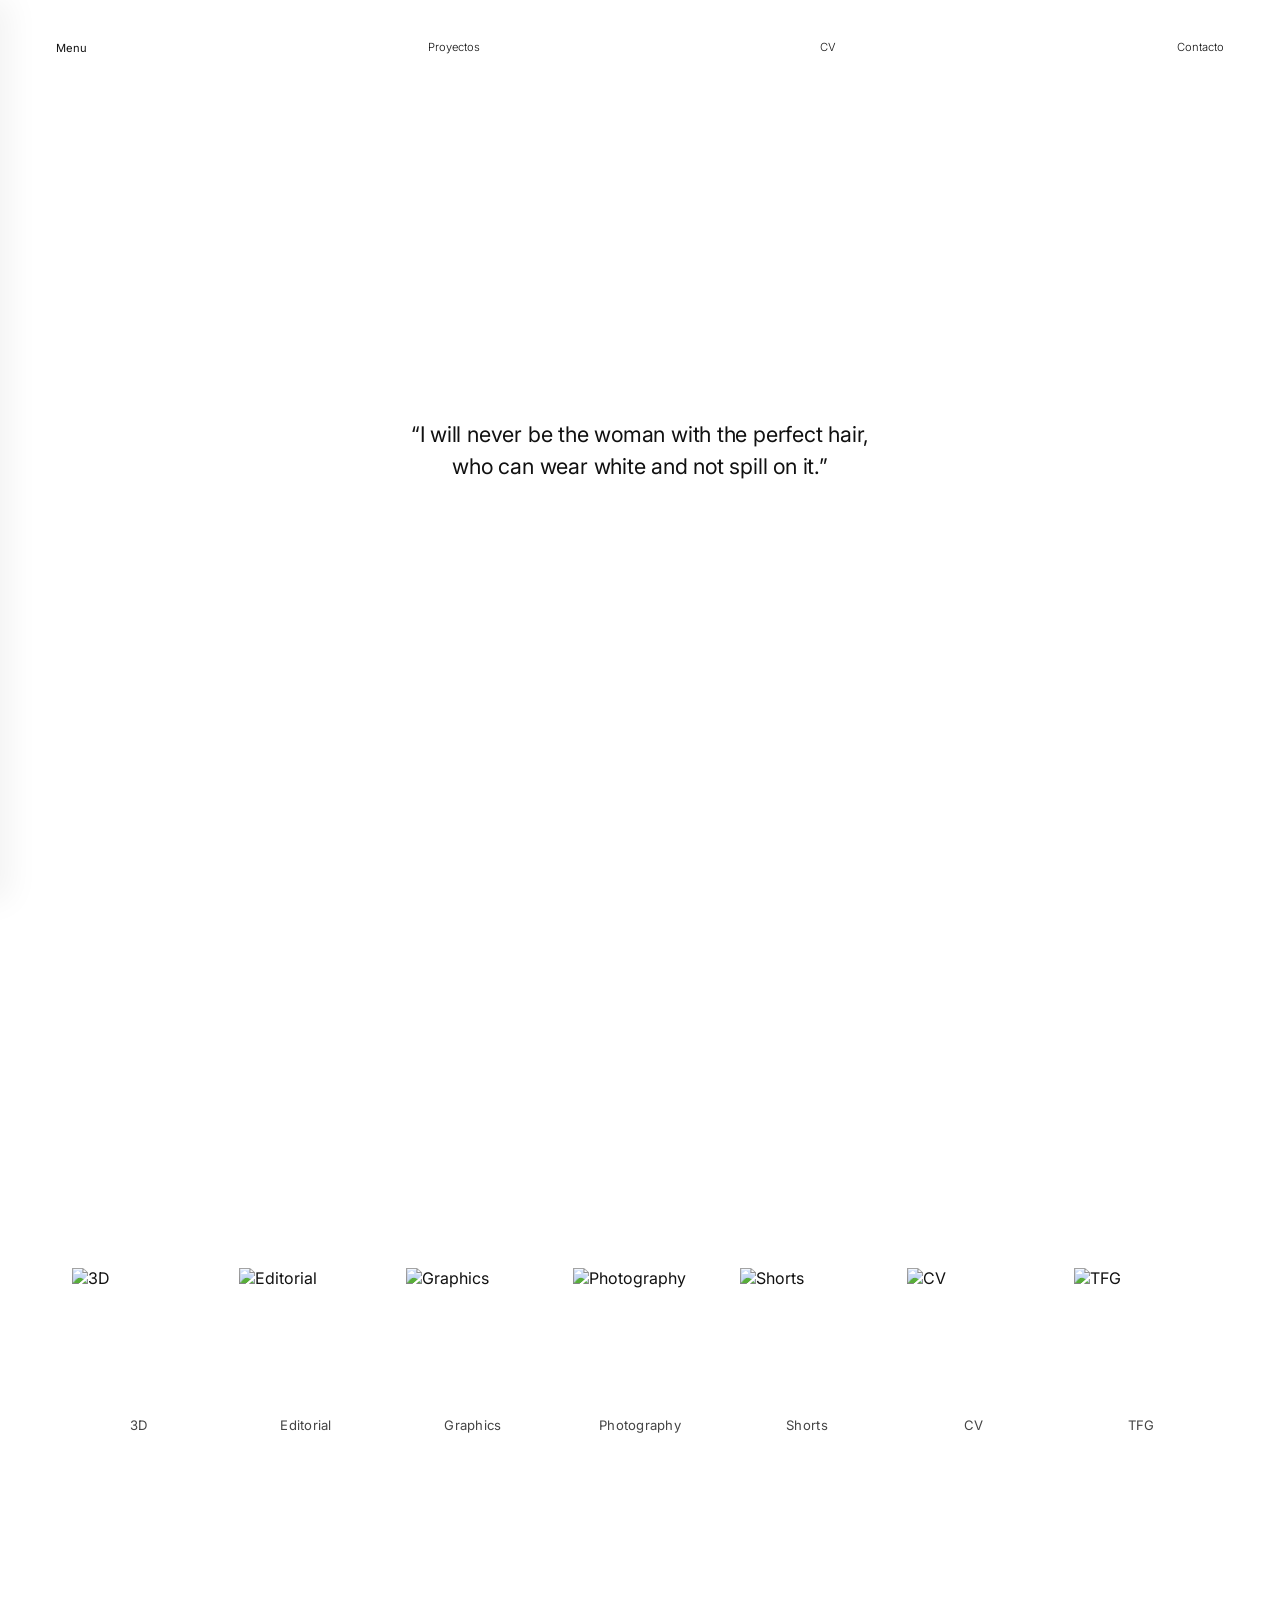
==== commit 84fc8e83: "changes" ====
--- a/index.html
+++ b/index.html
@@ -100,6 +100,13 @@
                 <span class="card-label">CV</span>
             </a>
 
+            <a href="TFG.html" class="grid-card">
+                <div class="img-wrapper">
+                    <img src="https://i.pinimg.com/736x/e3/30/2e/e3302e28a1f290d7640d3d04328b29f4.jpg" alt="TFG">
+                </div>
+                <span class="card-label">TFG</span>
+            </a>
+
         </div>
     </section>
 
--- a/style/style.css
+++ b/style/style.css
@@ -27,11 +27,8 @@
     padding: 2.5rem 3.5rem;
     font-size: 0.7rem;
     font-weight: 300;
-    z-index: 100;
-    
-    
-}
-
+    z-index: 1000 !important; /* Elevado para asegurar interacción */
+}
 
 .nav-link {
     text-decoration: none;
@@ -82,17 +79,19 @@
 .menu-overlay {
     position: fixed;
     inset: 0;
-    background-color: rgba(0, 0, 0, 0.15); /* Oscurecimiento suave */
-    backdrop-filter: blur(8px); /* Desenfoque sutil del contenido de fondo */
+    background-color: rgba(0, 0, 0, 0.15);
+    backdrop-filter: blur(8px);
     -webkit-backdrop-filter: blur(8px);
-    z-index: 998;
+    z-index: 1001 !important;
     opacity: 0;
+    visibility: hidden;
     pointer-events: none;
-    transition: opacity 0.4s cubic-bezier(0.16, 1, 0.3, 1);
+    transition: opacity 0.4s cubic-bezier(0.16, 1, 0.3, 1), visibility 0.4s ease;
 }
 
 .menu-overlay.active {
     opacity: 1;
+    visibility: visible;
     pointer-events: auto;
 }
 
@@ -101,12 +100,12 @@
     position: fixed;
     top: 0;
     left: 0;
-    width: 380px; /* Ancho del menú lateral */
-    max-width: 85vw; /* Para pantallas pequeñas */
+    width: 380px;
+    max-width: 85vw;
     height: 100vh;
-    background-color: #d8f3ec; /* Color turquesa claro / Soft Mint */
+    background-color: #d8f3ec;
     color: #111111;
-    z-index: 999;
+    z-index: 1002 !important; /* Por encima de la navbar y el overlay */
     padding: 2.5rem 2rem;
     box-sizing: border-box;
     display: flex;
@@ -120,7 +119,7 @@
 
 /* Estado Visible al abrir */
 .side-menu.active {
-    transform: translateX(0);
+    transform: translateX(0) !important;
 }
 
 /* Cabecera del Menú Lateral */
@@ -173,7 +172,7 @@
     padding: 0.9rem 0;
     color: #111111;
     text-decoration: none;
-    font-family: monospace, sans-serif; /* Tipografía estilo mono/editorial */
+    font-family: monospace, sans-serif;
     font-size: 0.95rem;
     transition: padding-left 0.25s ease, opacity 0.2s ease;
 }
@@ -192,6 +191,7 @@
     opacity: 1;
     transform: translateX(3px);
 }
+
 /* --- Sección 1: Frase --- */
 .hero-section {
     min-height: 100vh;
@@ -291,7 +291,6 @@
     transition: transform 0.4s cubic-bezier(0.25, 1, 0.5, 1);
 }
 
-/* Efecto Hover: Agranda la imagen suavemente sin desbordar */
 .grid-card:hover img {
     transform: scale(1.12);
 }
@@ -395,7 +394,7 @@
     margin-top: 0.5rem;
 }
 
-/* Enlaces Flotantes de Categorías (Interactivos con Subrayado) */
+/* Enlaces Flotantes de Categorías */
 .float-link {
     font-size: 0.82rem;
     font-weight: 400;
@@ -422,32 +421,34 @@
     text-transform: uppercase;
 }
 
-/* Ubicación Exacta de Categorías y Tags en la Imagen */
-.pos-1  { top: 28%; left: 18%; }  /* 3D Work */
-.pos-2  { top: 38%; left: 32%; }  /* Editorial Design */
-.pos-3  { top: 52%; left: 22%; }  /* Graphics */
-.pos-4  { top: 22%; right: 28%; } /* Photography */
-.pos-5  { top: 34%; right: 20%; } /* Shorts & Video */
-.pos-6  { top: 62%; left: 38%; }  /* Curriculum Vitae */
-
-.pos-7  { top: 20%; left: 38%; }  /* Visual Identity */
-.pos-8  { top: 48%; left: 45%; }  /* Art Direction */
-.pos-9  { top: 68%; right: 35%; } /* Branding */
-.pos-10 { top: 75%; right: 22%; } /* Creative Process */
-
-/* Esquinas Inferiores */
+/* Ubicación Exacta de Categorías y Tags */
+.pos-1  { top: 28%; left: 18%; }
+.pos-2  { top: 38%; left: 32%; }
+.pos-3  { top: 52%; left: 22%; }
+.pos-4  { top: 22%; right: 28%; }
+.pos-5  { top: 34%; right: 20%; }
+.pos-6  { top: 62%; left: 38%; }
+
+.pos-7  { top: 20%; left: 38%; }
+.pos-8  { top: 48%; left: 45%; }
+.pos-9  { top: 68%; right: 35%; }
+.pos-10 { top: 75%; right: 22%; }
+
+/* --- Esquinas Inferiores Footer --- */
 .bottom-left-info {
+    position: absolute;
     bottom: 3.5rem;
     left: 3.5rem;
     font-size: 0.82rem;
     line-height: 1.6;
+    z-index: 5;
 }
 
 .bottom-left-info a {
     color: #ffffff;
     text-decoration: none;
     opacity: 0.8;
-    transition: opacity 0.3s;
+    transition: opacity 0.3s ease;
 }
 
 .bottom-left-info a:hover {
@@ -462,11 +463,13 @@
 }
 
 .bottom-right-info {
+    position: absolute;
     bottom: 3.5rem;
     right: 3.5rem;
     text-align: right;
     font-size: 0.82rem;
     line-height: 1.6;
+    z-index: 5;
 }
 
 .nav-contact-btn {
@@ -491,21 +494,23 @@
     color: #111111;
 }
 
+.cv-section {
+    margin-bottom: 7rem;
+    border-top: 1px solid #111111;
+    padding-top: 2.5rem;
+}
+
 /* Hero de Pantalla Completa */
 .cv-hero {
     position: relative;
     width: 100%;
-    height: 100vh; /* Ocupa exactamente el 100% del alto de la pantalla */
+    height: 100vh;
     display: flex;
     align-items: flex-end;
     overflow: hidden;
     color: #ffffff;
 }
-.cv-section {
-    margin-bottom: 7rem; /* Gran separación respirada entre secciones */
-    border-top: 1px solid #111111; /* Línea divisoria superior completa */
-    padding-top: 2.5rem;
-}
+
 .cv-hero-bg {
     position: absolute;
     top: 0;
@@ -519,7 +524,7 @@
     width: 100%;
     height: 100%;
     object-fit: cover;
-    filter:  contrast(120%);
+    filter: contrast(120%);
 }
 
 .cv-hero-bg .overlay {
@@ -539,7 +544,7 @@
 }
 
 .cv-name {
-    font-size: 9.5rem;
+    font-size: clamp(3.5rem, 10vw, 9.5rem); /* Escalado dinámico responsivo */
     font-weight: 100;
     letter-spacing: -0.03em;
     line-height: 0.9;
@@ -557,7 +562,7 @@
     text-transform: uppercase;
 }
 
-/* El cuerpo del CV sube sobre la pantalla al hacer scroll */
+/* Cuerpo del CV sobrepuesto */
 .cv-body-wrapper {
     position: relative;
     z-index: 10;
@@ -567,7 +572,7 @@
     padding: 5rem 2rem 6rem;
 }
 
-/* --- Carrusel de Gustos Horizontal --- */
+/* --- Carrusel Horizontal --- */
 .carousel-header {
     display: flex;
     justify-content: space-between;
@@ -603,14 +608,12 @@
     color: #ffffff;
 }
 
-/* Contenedor deslizante en una sola fila */
 .carousel-wrapper {
     display: flex;
     gap: 1.8rem;
     overflow-x: auto;
     scroll-behavior: smooth;
     padding: 1rem 0.5rem;
-    /* Ocultar barra de scroll según navegador */
     scrollbar-width: none; /* Firefox */
 }
 
@@ -618,9 +621,9 @@
     display: none; /* Chrome/Safari */
 }
 
-/* Tarjetas con efecto Hover (se agrandan) */
+/* Tarjetas Media */
 .media-card {
-    flex: 0 0 160px; /* Ancho fijo para cada tarjeta */
+    flex: 0 0 160px;
     display: flex;
     flex-direction: column;
     gap: 0.5rem;
@@ -636,7 +639,6 @@
     transition: transform 0.35s cubic-bezier(0.25, 1, 0.5, 1), filter 0.35s ease;
 }
 
-/* Efecto Hover: Agranda la imagen */
 .media-card:hover {
     transform: scale(1.08);
 }
@@ -655,7 +657,7 @@
     opacity: 0.6;
 }
 
-/* --- Estilos para los Acordeones Desplegables --- */
+/* --- Acordeones Desplegables --- */
 .accordion-item {
     border-bottom: 1px solid rgba(0, 0, 0, 0.2);
 }
@@ -669,7 +671,7 @@
     font-size: 0.82rem;
     text-transform: uppercase;
     letter-spacing: 0.03em;
-    list-style: none; /* Elimina la flecha por defecto en algunos navegadores */
+    list-style: none;
 }
 
 .accordion-header::-webkit-details-marker {
@@ -685,10 +687,8 @@
 }
 
 /* ==========================================
-   GALERÍA GRID EXACTA A LA REFERENCIA
+   GALERÍA GRID (PROYECTOS / CHECKERBOARD)
    ========================================== */
-
-
 
 .projects-page {
     background-color: #ffffff;
@@ -697,29 +697,27 @@
 }
 
 .subtitle-proyects {
-     display: flex;
-    justify-content:end;
+    display: flex;
+    justify-content: flex-end;
     padding-right: 4rem;
     text-align: right;    
     font-size: 0.7rem;
     font-weight: 300;
     z-index: 100;
-    padding-top: 15rem
-}
-
-/* Grid de 4 columnas sin márgenes laterales, abarcando el 100% del ancho de pantalla */
+    padding-top: 15rem;
+}
+
 .projects-checkerboard {
     width: 100vw;
     display: grid;
-    grid-template-columns: repeat(5, 1fr); /* 4 columnas iguales */
-    padding-top: 5rem; /* Margen para no chocar con el navbar */
+    grid-template-columns: repeat(5, 1fr);
+    padding-top: 5rem;
     box-sizing: border-box;
 }
 
-/* Celdas Rectangulares Grandes (Relación 3:4 como en la foto) */
 .board-card {
     width: 100%;
-    aspect-ratio: 3 / 4; /* Formato rectangular vertical grande */
+    aspect-ratio: 3 / 4;
     display: flex;
     justify-content: center;
     align-items: center;
@@ -727,7 +725,7 @@
     box-sizing: border-box;
 }
 
-/* --- TARJETAS DE TEXTO --- */
+/* Tarjetas de Texto */
 .text-card {
     background-color: #ffffff;
     padding: 2rem;
@@ -743,9 +741,9 @@
     font-family: 'Inter', sans-serif;
 }
 
-/* --- TARJETAS DE IMAGEN (EFECTO TECLA 3D) --- */
+/* Tarjetas de Imagen (Efecto Tecla 3D) */
 .image-card {
-    padding: 0; /* Imagenes limpias pegadas como en la foto de referencia */
+    padding: 0;
 }
 
 .key-card {
@@ -756,8 +754,6 @@
     text-decoration: none;
     overflow: hidden;
     background-color: #f2f1ed;
-    
-    /* Sombra inicial en relieve (Efecto Tecla) */
     box-shadow: 
         0px 6px 15px rgba(0, 0, 0, 0.08),
         inset 0px 1px 1px rgba(255, 255, 255, 0.6);
@@ -775,7 +771,6 @@
     transition: filter 0.3s ease, transform 0.3s ease;
 }
 
-/* Título flotante encima de la imagen al hacer Hover */
 .card-overlay {
     position: absolute;
     inset: 0;
@@ -796,22 +791,21 @@
     text-transform: uppercase;
 }
 
-/* HOVER: Se hunde hacia adentro como si presionases una tecla física */
 .key-card:hover {
     transform: translateY(5px);
     box-shadow: 
         0px 1px 3px rgba(0, 0, 0, 0.1),
-        inset 0px 4px 10px rgba(0, 0, 0, 0.35); /* Sombra de profundidad interior */
+        inset 0px 4px 10px rgba(0, 0, 0, 0.35);
 }
 
 .key-card:hover .card-overlay {
     opacity: 1;
 }
 
-/* ADAPTACIÓN MÓVIL Y TABLET */
+/* Adaptación Responsiva Grid */
 @media (max-width: 900px) {
     .projects-checkerboard {
-        grid-template-columns: repeat(2, 1fr); /* 2 columnas en tablet */
+        grid-template-columns: repeat(2, 1fr);
     }
     .card-text {
         font-size: 1.4rem;
@@ -820,15 +814,14 @@
 
 @media (max-width: 500px) {
     .projects-checkerboard {
-        grid-template-columns: 1fr; /* 1 columna en teléfonos */
+        grid-template-columns: 1fr;
     }
 }
 
 /* ==========================================
-   Efecto de Aparición del Footer y Ocultación de Nav
+   Transiciones de Nav y Footer
    ========================================== */
 
-/* Transición suave para ocultar la barra de navegación */
 .navbar {
     transition: transform 0.45s cubic-bezier(0.16, 1, 0.3, 1), opacity 0.3s ease;
 }
@@ -839,7 +832,6 @@
     pointer-events: none;
 }
 
-/* Estado inicial de tu Footer para que aparezca desde abajo */
 .site-footer {
     position: relative;
     z-index: 10;
@@ -848,17 +840,15 @@
     transition: transform 0.4s cubic-bezier(0.16, 1, 0.3, 1), opacity 0.4s ease;
 }
 
-/* Clase que activa el despliegue al hacer scroll al fondo */
 .site-footer.footer-visible {
     transform: translateY(0);
     opacity: 1;
 }
 
 /* ==========================================
-   Efecto Slide/Snap Suave para INDEX.HTML
+   Efecto Snap Vertical para INDEX.HTML
    ========================================== */
 
-/* Habilitar el contenedor principal con snap vertical */
 body.index-page {
     scroll-snap-type: y mandatory;
     overflow-y: scroll;
@@ -866,7 +856,6 @@
     scroll-behavior: smooth;
 }
 
-/* Cada sección full-screen actuará como una diapositiva */
 .index-page .index-section {
     scroll-snap-align: start;
     scroll-snap-stop: always;
@@ -878,14 +867,832 @@
     align-items: center;
     position: relative;
     box-sizing: border-box;
-    
-    /* Transición suave de desvanecimiento entre bloques */
     transition: opacity 0.6s cubic-bezier(0.16, 1, 0.3, 1), 
                 transform 0.6s cubic-bezier(0.16, 1, 0.3, 1);
 }
 
-/* Alineación especial para el footer en la última pantalla */
 .index-page .site-footer {
     scroll-snap-align: end;
     scroll-snap-stop: always;
+}
+
+/* ==========================================
+   MAQUETA EDITORIAL
+   ========================================== */
+
+.editorial-page {
+    background-color: #f7f6f2;
+    color: #000000;
+    font-family: 'Helvetica Neue', Helvetica, Arial, sans-serif;
+    margin: 0;
+    padding: 0;
+}
+
+.editorial-container {
+    width: 100%;
+    max-width: 100vw;
+    padding-top: 4rem;
+    box-sizing: border-box;
+}
+
+.editorial-project {
+    margin-bottom: 6rem;
+    width: 100%;
+    padding-top: 4rem;
+}
+
+.project-description {
+    text-align: justify;
+}
+
+/* Bloque Superior Grid */
+.project-header-grid {
+    display: grid;
+    grid-template-columns: 240px 1fr;
+    column-gap: 3rem;
+    align-items: start;
+    max-width: 600px;
+    margin-bottom: 4rem; /* Ajustado de 20rem a un valor más usable */
+}
+
+.header-col-left .project-headline {
+    font-size: 0.82rem;
+    font-weight: 700;
+    line-height: 1.35;
+    color: #000000;
+    margin: 0;
+    margin-left: 4rem;
+}
+
+.header-col-right .project-description {
+    font-size: 0.62rem;
+    font-weight: 400;
+    line-height: 1.45;
+    color: #000000;
+    margin: 0;
+}
+
+.editorial-divider {
+    border: none;
+    border-top: 1px solid rgba(0, 0, 0, 0.15); /* Corregido color para fondo claro */
+    margin: 2.5rem 0;
+    width: 100%;
+}
+
+.project-body-grid {
+    display: grid;
+    grid-template-columns: 240px 1fr;
+    column-gap: 2rem;
+    align-items: start;
+    max-width: 900px;
+    margin-bottom: 1.5rem;
+}
+
+.body-col-left .secondary-annotation {
+    font-size: 0.62rem;
+    font-weight: 600;
+    line-height: 1.35;
+    color: #000000;
+    margin: 0;
+    margin-left: 4rem;
+}
+
+/* Tira de Imágenes Verticales */
+.image-strip-seamless {
+    display: flex;
+    width: 100%;
+    gap: 0;
+    margin-top: 2rem;
+}
+
+.image-strip-seamless .gallery-item {
+    flex: 1;
+    position: relative;
+    cursor: zoom-in;
+    overflow: hidden;
+    aspect-ratio: 3 / 4;
+}
+
+.image-strip-seamless .gallery-item img {
+    width: 100%;
+    height: 100%;
+    display: block;
+    object-fit: cover; 
+    object-position: center;
+    transition: filter 0.25s ease, transform 0.3s ease;
+}
+
+.image-strip-seamless .gallery-item:hover img {
+    filter: brightness(0.92);
+    transform: scale(1.02);
+}
+
+/* Lightbox Modal */
+.lightbox-modal {
+    display: none;
+    position: fixed;
+    inset: 0;
+    z-index: 9999;
+    background-color: rgba(0, 0, 0, 0.92);
+    backdrop-filter: blur(8px);
+    justify-content: center;
+    align-items: center;
+    cursor: zoom-out;
+    opacity: 0;
+    transition: opacity 0.3s ease;
+}
+
+.lightbox-modal.active {
+    display: flex;
+    opacity: 1;
+}
+
+.lightbox-content {
+    max-width: 90vw;
+    max-height: 90vh;
+    object-fit: contain;
+}
+
+.lightbox-close {
+    position: absolute;
+    top: 2rem;
+    right: 2.5rem;
+    color: #ffffff;
+    font-size: 2rem;
+    cursor: pointer;
+}
+
+/* Responsive Editorial */
+@media (max-width: 768px) {
+    .editorial-container {
+        padding-left: 1rem;
+    }
+
+    .project-header-grid,
+    .project-body-grid {
+        grid-template-columns: 1fr;
+        row-gap: 1.5rem;
+    }
+
+    .image-strip-seamless {
+        flex-direction: column;
+    }
+}
+
+/* ==========================================
+   CARRUSEL EDITORIAL (GRAPHICS)
+   ========================================== */
+
+.graphics-page {
+    background-color: #f6f5f1;
+    color: #000000;
+    overflow-x: hidden;
+}
+
+.carousel-section {
+    position: relative;
+    width: 100%;
+    height: calc(100vh - 80px);
+    margin-top: 80px;
+    display: flex;
+    flex-direction: column;
+    justify-content: center;
+    align-items: center;
+    box-sizing: border-box;
+}
+
+.hover-info-box {
+    position: absolute;
+    top: 6%;
+    left: 8%;
+    max-width: 280px;
+    opacity: 0;
+    transform: translateY(10px);
+    transition: opacity 0.4s ease, transform 0.4s ease;
+    pointer-events: none;
+    font-family: 'Helvetica Neue', sans-serif;
+    z-index: 10;
+}
+
+/* ==========================================
+   HOVER INFO BOX & CARRUSEL CON MÁSCARA
+   ========================================== */
+
+.hover-info-box.visible {
+    opacity: 1;
+    transform: translateY(0);
+}
+
+.hover-info-box .info-tag {
+    font-size: 0.75rem;
+    font-weight: 700;
+    display: block;
+    margin-bottom: 0.3rem;
+}
+
+.hover-info-box .info-text {
+    font-size: 0.7rem;
+    font-weight: 700;
+    line-height: 1.35;
+    text-transform: uppercase;
+    margin: 0;
+    letter-spacing: 0.02em;
+}
+
+/* --- Máscara de Desvanecimiento Lateral --- */
+.carousel-track-container {
+    width: 100%;
+    overflow-x: auto;
+    scroll-behavior: smooth;
+    cursor: grab;
+    padding: 5rem 0 3rem 0;
+    scrollbar-width: none;
+    -ms-overflow-style: none;
+
+    -webkit-mask-image: linear-gradient(
+        to right,
+        transparent 0%,
+        black 8%,
+        black 92%,
+        transparent 100%
+    );
+    mask-image: linear-gradient(
+        to right,
+        transparent 0%,
+        black 8%,
+        black 92%,
+        transparent 100%
+    );
+}
+
+.carousel-track-container::-webkit-scrollbar {
+    display: none;
+}
+
+.carousel-track-container:active {
+    cursor: grabbing;
+}
+
+/* Pista alineada a la base */
+.carousel-track {
+    display: flex;
+    align-items: flex-end;
+    gap: 20px;
+    padding: 0 6vw;
+    width: max-content;
+    height: 360px;
+}
+
+/* --- Tarjetas del Carrusel --- */
+.carousel-item {
+    flex-shrink: 0;
+    width: 190px;           /* Ancho fijo vertical */
+    height: 260px;          /* Alto fijo vertical (proporción 3:4) */
+    position: relative;
+    cursor: pointer;
+    overflow: visible;
+    transform-origin: bottom center;
+    transition: transform 0.4s cubic-bezier(0.16, 1, 0.3, 1), box-shadow 0.4s ease;
+}
+
+.carousel-item img {
+    width: 100%;
+    height: 100%;
+    object-fit: cover;
+    display: block;
+    pointer-events: none;
+    background-color: #e5e5e5;
+}
+
+/* Hover: Escalado suave sin desplazar elementos adyacentes */
+.carousel-item:hover {
+    transform: scale(1.2);
+    box-shadow: 0 20px 40px rgba(0, 0, 0, 0.2);
+    z-index: 20;
+}
+
+/* Título dinámico flotante superior */
+.carousel-item::after {
+    content: attr(data-title);
+    position: absolute;
+    bottom: calc(100% + 10px);
+    left: 0;
+    width: 100%;
+    white-space: nowrap;
+    color: #000000;
+    font-size: 0.65rem;
+    font-weight: 700;
+    letter-spacing: 0.03em;
+    text-transform: uppercase;
+    text-align: left;
+    opacity: 0;
+    transform: translateY(4px);
+    transition: opacity 0.3s ease, transform 0.3s ease;
+    pointer-events: none;
+}
+
+.carousel-item:hover::after {
+    opacity: 1;
+    transform: translateY(0);
+}
+
+/* ==========================================
+   MODAL LIGHTBOX (VISOR GLOBAL UNIFICADO)
+   ========================================== */
+
+.lightbox-modal {
+    display: none;
+    position: fixed;
+    inset: 0;
+    width: 100vw;
+    height: 100vh;
+    background-color: rgba(0, 0, 0, 0.85);
+    z-index: 2000 !important;
+    justify-content: center;
+    align-items: center;
+    backdrop-filter: blur(8px);
+    -webkit-backdrop-filter: blur(8px);
+    opacity: 0;
+    transition: opacity 0.3s ease;
+}
+
+.lightbox-modal.active {
+    display: flex;
+    opacity: 1;
+}
+
+.lightbox-content {
+    max-width: 75vw;
+    max-height: 75vh;
+    width: auto;
+    height: auto;
+    object-fit: contain;
+    box-shadow: 0 10px 30px rgba(0, 0, 0, 0.5);
+    border-radius: 2px;
+}
+
+.lightbox-close {
+    position: absolute;
+    top: 30px;
+    right: 40px;
+    color: #ffffff;
+    font-size: 2rem;
+    font-weight: 300;
+    cursor: pointer;
+    user-select: none;
+    transition: opacity 0.2s ease;
+}
+
+.lightbox-close:hover {
+    opacity: 0.6;
+}
+
+/* ==========================================
+   PAGE 3D: LAYOUT EDITORIAL AISLADO
+   ========================================== */
+
+.editorial-3d-page {
+    background-color: #ffffff;
+    color: #000000;
+}
+
+/* Contenedor Grid Principal */
+.editorial-3d-page .sec-3d-layout {
+    position: relative;
+    max-width: 1350px;
+    margin: 0 auto;
+    padding: 130px 5vw 120px 5vw;
+    display: grid;
+    grid-template-columns: 1fr 1fr;
+    column-gap: 5vw;
+    row-gap: 60px;
+    box-sizing: border-box;
+}
+
+/* Columna Izquierda */
+.editorial-3d-page .sec-3d-col-left {
+    display: flex;
+    flex-direction: column;
+    justify-content: flex-start;
+}
+
+.editorial-3d-page .sec-3d-heading {
+    font-size: clamp(1.8rem, 2.8vw, 2.5rem);
+    font-weight: 500;
+    line-height: 1.15;
+    letter-spacing: -0.02em;
+    margin: 0;
+    max-width: 460px;
+    color: #000000;
+}
+
+/* Columna Derecha */
+.editorial-3d-page .sec-3d-col-right {
+    display: flex;
+    flex-direction: column;
+    align-items: flex-start;
+}
+
+/* Fichas Técnicas */
+.editorial-3d-page .sec-3d-spec {
+    font-size: 0.72rem;
+    line-height: 1.35;
+    color: #111111;
+    font-weight: 400;
+    letter-spacing: -0.01em;
+}
+
+.editorial-3d-page .sec-3d-spec p {
+    margin: 0;
+}
+
+.editorial-3d-page .sec-3d-spec-top {
+    margin-bottom: 20px;
+}
+
+/* Bloque Galería Doble Imagen */
+.editorial-3d-page .sec-3d-grid-imgs {
+    display: flex;
+    align-items: flex-start;
+    gap: 16px;
+    width: 100%;
+}
+
+.editorial-3d-page .sec-3d-img-box {
+    position: relative;
+    cursor: pointer;
+}
+
+.editorial-3d-page .sec-3d-img-box img {
+    display: block;
+    width: 100%;
+    height: auto;
+    object-fit: cover;
+}
+
+.editorial-3d-page .sec-3d-img-main {
+    flex: 1 1 70%;
+    max-width: 380px;
+}
+
+.editorial-3d-page .sec-3d-img-sub {
+    flex: 0 0 25%;
+    max-width: 135px;
+}
+
+.editorial-3d-page .sec-3d-img-num {
+    display: block;
+    font-size: 0.75rem;
+    font-weight: 400;
+    margin-top: 10px;
+    color: #000000;
+}
+
+.editorial-3d-page .sec-3d-spec-bottom {
+    margin-top: 50px;
+    align-self: flex-end;
+}
+
+/* Pie de Layout */
+.editorial-3d-page .sec-3d-footer-left {
+    grid-column: 1 / 2;
+    align-self: end;
+    font-size: 0.72rem;
+    font-weight: 400;
+}
+
+.editorial-3d-page .sec-3d-footer-left p {
+    margin: 0;
+}
+
+.editorial-3d-page .sec-3d-footer-center {
+    position: absolute;
+    bottom: 120px;
+    left: 30vw;
+    font-size: 0.72rem;
+    line-height: 1.35;
+    font-weight: 400;
+}
+
+.editorial-3d-page .sec-3d-footer-center p {
+    margin: 0;
+}
+
+/* Adaptación Móvil/Tablet */
+@media (max-width: 850px) {
+    .editorial-3d-page .sec-3d-layout {
+        grid-template-columns: 1fr;
+        padding-top: 100px;
+        row-gap: 40px;
+    }
+
+    .editorial-3d-page .sec-3d-footer-center {
+        position: static;
+        margin-top: 20px;
+    }
+
+    .editorial-3d-page .sec-3d-grid-imgs {
+        flex-direction: column;
+    }
+
+    .editorial-3d-page .sec-3d-img-sub {
+        max-width: 100%;
+        width: 100%;
+    }
+}
+
+/*CONTACTO*/
+
+/* ==========================================
+   PÁGINA DE CONTACTO (SPLIT 50/50 EDITORIAL)
+   ========================================== */
+
+.contact-page {
+    background-color: #ffffff;
+    overflow-x: hidden;
+}
+
+.contact-split-container {
+    position: relative;
+    width: 100vw;
+    height: 100vh;
+    display: flex;
+    overflow: hidden;
+}
+
+/* Columna Izquierda: Imagen al 50% */
+.contact-col-left {
+    width: 50vw;
+    height: 100vh;
+    position: relative;
+}
+
+.contact-hero-img {
+    width: 100%;
+    height: 100%;
+    object-fit: cover;
+    display: block;
+}
+
+/* Columna Derecha: Fondo Blanco con Info centrada en la esquina inferior derecha */
+.contact-col-right {
+    width: 50vw;
+    height: 100vh;
+    background-color: #ffffff;
+    display: flex;
+    flex-direction: column;
+    justify-content: flex-end; /* Empuja todo al fondo */
+    align-items: flex-end;     /* Alinea todo a la derecha */
+    text-align: right;         /* Texto alineado a la derecha */
+    padding: 0 5rem 4rem 0;    /* Separación desde los bordes derecho e inferior */
+    box-sizing: border-box;
+    position: relative;
+}
+
+/* Título Gigante Rojo en el centro */
+.contact-main-title {
+    position: absolute;
+    top: 50%;
+    left: 50%;
+    transform: translate(-50%, -50%);
+    font-size: clamp(3.5rem, 8vw, 9rem);
+    font-weight: 400;
+    color: #e53935;
+    letter-spacing: -0.02em;
+    margin: 0;
+    z-index: 10;
+    pointer-events: none;
+    text-transform: uppercase;
+    white-space: nowrap;
+}
+
+/* Bloque de Información ubicado abajo a la derecha */
+.contact-info-wrapper {
+    display: flex;
+    flex-direction: column;
+    align-items: flex-end;
+    gap: 1.5rem;
+    margin-bottom: 2rem;
+}
+
+.contact-links-list {
+    list-style: none;
+    padding: 0;
+    margin: 0;
+    display: flex;
+    flex-direction: column;
+    gap: 0.5rem;
+}
+
+.contact-links-list a {
+    color: #e53935;
+    text-decoration: none;
+    font-size: 0.85rem;
+    font-weight: 600;
+    letter-spacing: 0.05em;
+    text-transform: uppercase;
+    transition: opacity 0.2s ease;
+}
+
+.contact-links-list a:hover {
+    opacity: 0.6;
+}
+
+.contact-location {
+    font-size: 0.72rem;
+    color: #111111;
+    line-height: 1.4;
+    letter-spacing: 0.03em;
+}
+
+.contact-location p {
+    margin: 0;
+}
+
+/* Flecha (↓) abajo a la derecha */
+.contact-arrow-btn {
+    background: none;
+    border: none;
+    color: #e53935;
+    font-size: 2.2rem;
+    cursor: pointer;
+    padding: 0;
+    line-height: 1;
+    transition: transform 0.3s ease, opacity 0.3s ease;
+}
+
+.contact-arrow-btn:hover {
+    transform: translateY(6px);
+    opacity: 0.7;
+}
+
+/* Adaptación Responsive Móvil */
+@media (max-width: 768px) {
+    .contact-split-container {
+        flex-direction: column;
+        height: auto;
+        min-height: 100vh;
+    }
+
+    .contact-col-left,
+    .contact-col-right {
+        width: 100vw;
+        height: 50vh;
+    }
+
+    .contact-main-title {
+        font-size: 3.5rem;
+        top: 45vh;
+    }
+
+    .contact-col-right {
+        padding: 3rem 2rem 2rem;
+        justify-content: flex-end;
+        align-items: flex-end;
+    }
+}
+
+/* TFG */
+/* ==========================================
+   LAYOUT NUEVO: 3 COLUMNAS EXACTAS
+   ========================================== */
+
+.tfg-editorial-container {
+    width: 100%;
+    max-width: 1600px;
+    margin: 0 auto;
+    padding: 100px 60px;
+    margin-top: 30px;
+}
+
+.tfg-spread-v2 {
+    display: grid;
+    grid-template-columns: 1.2fr 1fr 1fr; /* 3 Columnas */
+    column-gap: 50px;
+    align-items: start;
+    width: 100%;
+    background-color: #ffffff;
+}
+
+.tfg-col {
+    display: flex;
+    flex-direction: column;
+    gap: 35px; /* Espaciado interno constante entre textos y elementos */
+}
+
+/* Desplazamiento de la columna 3 (Derecha) */
+.tfg-col.offset-down {
+    margin-top: 140px;
+}
+
+/* --- TIPOGRAFÍA Y TEXTOS --- */
+
+.tfg-title {
+    font-size: 14px;
+    font-weight: 400;
+    color: #111111;
+    margin: 0 0 16px 0;
+}
+
+.tfg-paragraph {
+    font-size: 9px;
+    line-height: 2;
+    font-weight: 300;
+    color: #333333;
+    text-align: justify;
+    margin: 0;
+}
+
+/* --- TAMAÑOS DE CAJAS / RECTÁNGULOS --- */
+
+.media-box {
+    position: relative;
+    overflow: hidden;
+    background-color: #0b1126; /* Fondo oscuro mientras carga la imagen */
+    width: 100%;
+}
+
+.media-content {
+    width: 100%;
+    height: 100%;
+    object-fit: cover;
+    display: block;
+}
+
+/* Columna 1: Cuadro grande abajo */
+.box-square-large {
+    height: 400px;
+    margin-top: 50px;
+}
+
+/* Columna 2: Rectángulo vertical arriba */
+.box-vertical-main {
+    height: 300px;
+    margin-left: 0px;
+}
+
+/* Columna 2: Cuadro abajo */
+.box-square-medium {
+    height: 380px;
+    margin-top: 150px;
+}
+
+/* Posicionamiento del Vídeo Vertical y el Botón */
+.box-vertical-video {
+    position: relative; /* Indispensable para situar el botón dentro */
+    height: 800px;
+   
+    
+}
+
+.volume-btn {
+    position: absolute;
+    bottom: 14px;
+    right: 14px;
+    width: 32px;
+    height: 32px;
+    background: rgba(0, 0, 0, 0.5);
+    border: none;
+    border-radius: 50%;
+    color: #ffffff;
+    display: flex;
+    align-items: center;
+    justify-content: center;
+    cursor: pointer;
+    z-index: 10;
+    transition: background 0.2s ease, transform 0.2s ease;
+}
+
+.volume-btn:hover {
+    background: rgba(0, 0, 0, 0.8);
+    transform: scale(1.05);
+}
+
+.volume-icon {
+    width: 16px;
+    height: 16px;
+    pointer-events: none; /* Previene fallos de clic sobre el propio SVG */
+}
+
+.hidden {
+    display: none !important;
+}
+/* --- RESPONSIVE MÓVIL --- */
+@media (max-width: 900px) {
+    .tfg-spread-v2 {
+        grid-template-columns: 1fr;
+        column-gap: 0;
+        row-gap: 60px;
+    }
+
+    .tfg-col.offset-down {
+        margin-top: 0;
+    }
+
+    .box-square-large,
+    .box-vertical-main,
+    .box-square-medium,
+    .box-vertical-video {
+        height: 350px;
+    }
 }
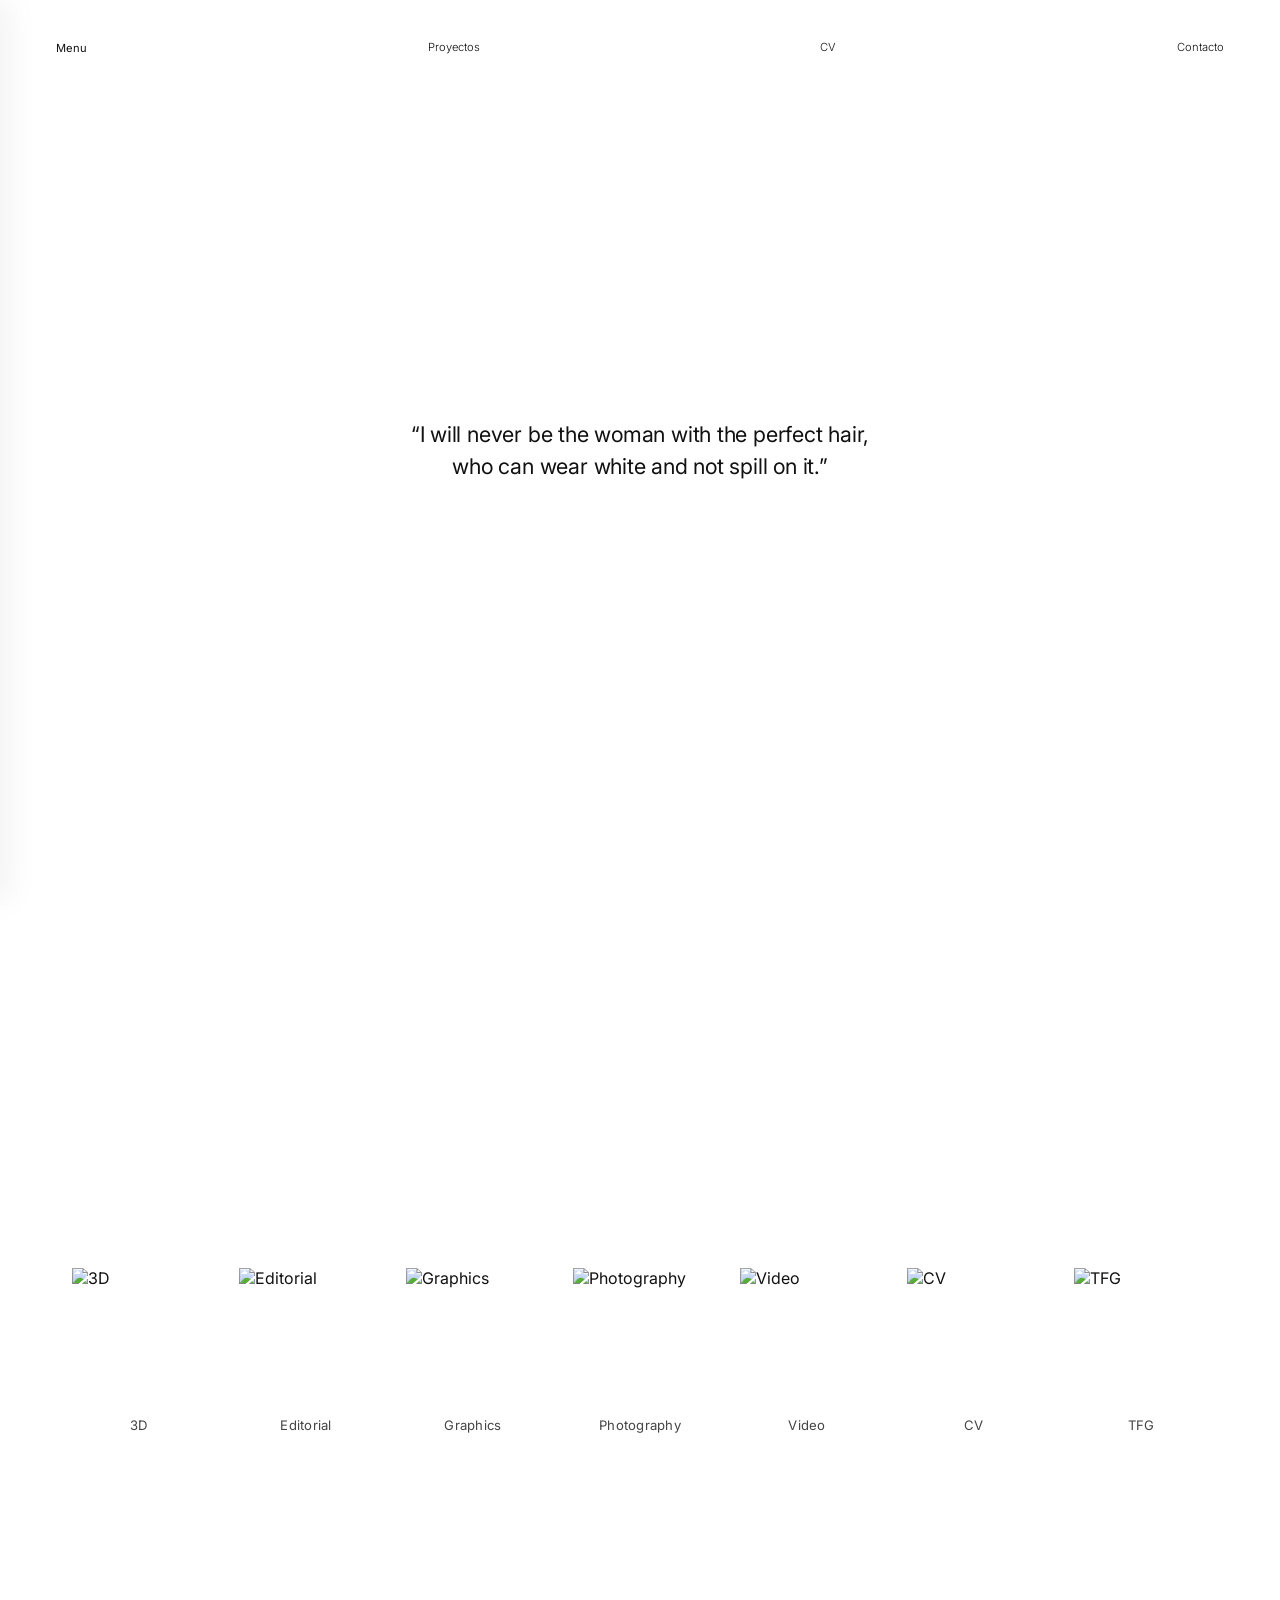
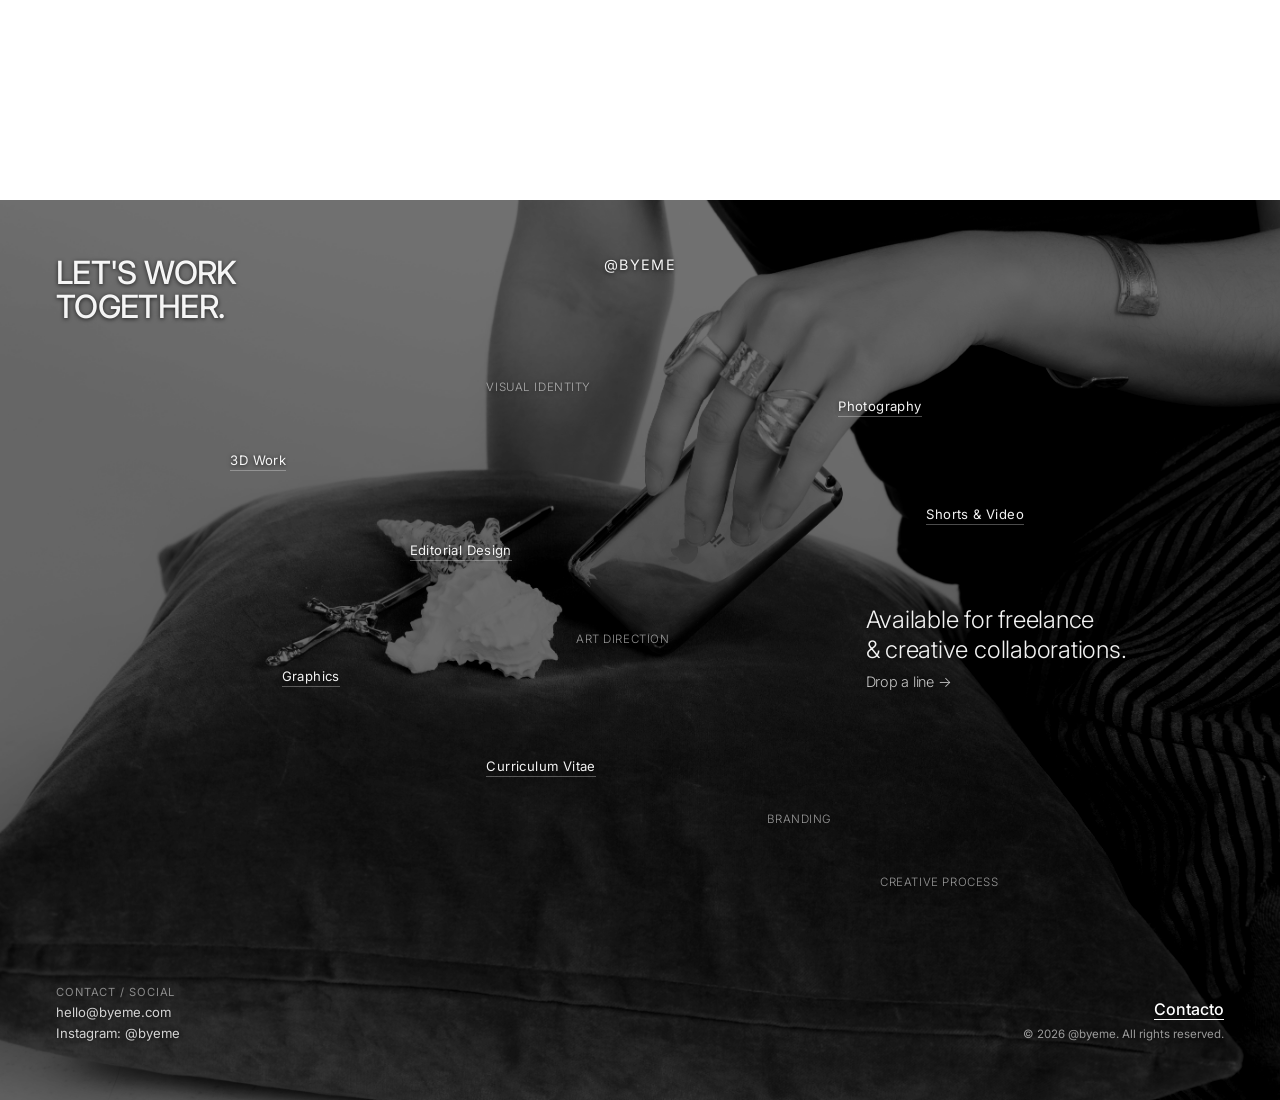
==== commit a1cfa378: "video" ====
--- a/index.html
+++ b/index.html
@@ -86,11 +86,11 @@
                 <span class="card-label">Photography</span>
             </a>
 
-            <a href="shorts.html" class="grid-card">
+            <a href="video.html" class="grid-card">
                 <div class="img-wrapper">
-                    <img src="https://i.pinimg.com/1200x/f1/2b/13/f12b138e47975c2cf293a9381652df1e.jpg" alt="Shorts">
+                    <img src="https://i.pinimg.com/1200x/f1/2b/13/f12b138e47975c2cf293a9381652df1e.jpg" alt="Video">
                 </div>
-                <span class="card-label">Shorts</span>
+                <span class="card-label">Video</span>
             </a>
 
             <a href="cv.html" class="grid-card">
--- a/style/style.css
+++ b/style/style.css
@@ -192,6 +192,8 @@
     transform: translateX(3px);
 }
 
+
+
 /* --- Sección 1: Frase --- */
 .hero-section {
     min-height: 100vh;
@@ -689,6 +691,52 @@
 /* ==========================================
    GALERÍA GRID (PROYECTOS / CHECKERBOARD)
    ========================================== */
+
+/* --- ANIMACIÓN INTRO TÍTULO --- */
+
+/* Pantalla superpuesta que ocupa toda la vista */
+.intro-title-overlay {
+    position: fixed;
+    top: 0;
+    left: 0;
+    width: 100vw;
+    height: 100vh;
+    display: flex;
+    justify-content: center;
+    align-items: center;
+    background-color: #ffffff; /* Ajusta al fondo de tu web si es oscuro (#000) */
+    z-index: 9999;
+    pointer-events: none; /* Permite interactuar con la web tras desaparecer */
+    animation: slideUpIntro 1.2s cubic-bezier(0.77, 0, 0.175, 1) forwards;
+    animation-delay: 1s; /* Tiempo que permanece centrado en pantalla antes de subir */
+}
+
+/* Estilo del título centrado */
+.intro-title {
+    font-size: 8rem; /* Tamaño grande ajustado */
+    font-weight: 600;
+    letter-spacing: -2px;
+    text-transform: uppercase;
+    color: #000000;
+    margin: 0;
+}
+
+/* Animación de desplazamiento hacia arriba */
+@keyframes slideUpIntro {
+    0% {
+        transform: translateY(0);
+    }
+    100% {
+        transform: translateY(-100vh);
+    }
+}
+
+/* Responsivo para móviles */
+@media (max-width: 768px) {
+    .intro-title {
+        font-size: 3.5rem;
+    }
+}
 
 .projects-page {
     background-color: #ffffff;
@@ -879,6 +927,8 @@
 /* ==========================================
    MAQUETA EDITORIAL
    ========================================== */
+
+
 
 .editorial-page {
     background-color: #f7f6f2;
@@ -1038,6 +1088,78 @@
         flex-direction: column;
     }
 }
+
+/* ==========================================
+   EDITORIAL: SISTEMA DE ETIQUETAS (BOOKMARKS)
+   ========================================== */
+
+/* Contenedor del filtro superior */
+.filter-tags-container {
+    width: 100%;
+    max-width: 1600px;
+    margin: 100px auto 30px auto;
+    padding: 0 4vw;
+    display: flex;
+    flex-wrap: wrap;
+    gap: 10px;
+    align-items: center;
+}
+
+.filter-title {
+    font-size: 11px;
+    text-transform: uppercase;
+    letter-spacing: 1px;
+    color: #888888;
+    margin-right: 12px;
+    font-weight: 300;
+}
+
+/* Diseño de la etiqueta tipo Bookmark (Marcapáginas) */
+.tag-bookmark {
+    display: inline-flex;
+    align-items: center;
+    padding: 4px 18px 4px 10px;
+    font-size: 11px;
+    color: #333333;
+    background-color: rgba(220, 220, 220, 0.45); /* Gris translúcido */
+    border: none;
+    cursor: pointer;
+    text-decoration: none;
+    transition: background-color 0.25s ease, color 0.25s ease, opacity 0.3s ease;
+    
+    /* Recorte triangular en el extremo derecho */
+    clip-path: polygon(0% 0%, 85% 0%, 100% 50%, 85% 100%, 0% 100%);
+}
+
+/* Hover: Fondo gris sólido */
+.tag-bookmark:hover {
+    background-color: #d1d1d1;
+    color: #000000;
+}
+
+/* Estado activo para el filtro seleccionado */
+.tag-bookmark.active {
+    background-color: #111111;
+    color: #ffffff;
+}
+
+/* Contenedor de etiquetas flotantes dentro de las secciones */
+.project-tags-wrapper {
+    display: flex;
+    flex-wrap: wrap;
+    gap: 8px;
+    margin-bottom: 20px;
+}
+
+/* Animación y ocultado al filtrar */
+.editorial-item {
+    transition: opacity 0.35s ease, transform 0.35s ease;
+}
+
+.editorial-item-hidden {
+    display: none !important;
+}
+
 
 /* ==========================================
    CARRUSEL EDITORIAL (GRAPHICS)
@@ -1628,7 +1750,7 @@
 /* Columna 2: Rectángulo vertical arriba */
 .box-vertical-main {
     height: 300px;
-    margin-left: 0px;
+
 }
 
 /* Columna 2: Cuadro abajo */
@@ -1695,4 +1817,210 @@
     .box-vertical-video {
         height: 350px;
     }
+}
+
+/* VIDEO */
+
+/* ==========================================================================
+   PÁGINA DE VÍDEO: TARJETERO PANTONE Y MODAL EXPANDIBLE
+   ========================================================================== */
+
+/* Variables de Color Pantone (Muestra de referencia) */
+:root {
+    --color-yellow: #640b08;
+    --color-white:  #ffc4d5;
+    --color-pink:   #2b160f;
+    --color-black:  #f7dba9;
+    --color-steel:  #252645;
+    --color-red:    #ddddeb;
+}
+
+/* Contenedor Principal (Efecto Tarjetero en Rejilla) */
+.video-grid-container {
+    display: grid;
+    grid-template-columns: repeat(2, 1fr);
+    gap: 0;
+    padding: 120px 60px 120px 60px;
+    margin-bottom: 200px;
+    min-height: 100vh;
+    overflow: hidden; /* Evita desbordamientos durante la animación */
+}
+
+/* Tarjeta Troquelada Base */
+.folder-card {
+    position: relative;
+    height: 280px;
+    padding: 30px;
+    cursor: pointer;
+    margin-bottom: -90px; /* Superposición para ocultar parcialmente la de abajo */
+    transform: translateY(40px); /* Posición inicial metida en el tarjetero */
+    transition: transform 0.4s cubic-bezier(0.16, 1, 0.3, 1), box-shadow 0.4s ease;
+    box-shadow: 0 -4px 12px rgba(0, 0, 0, 0.08), inset 0 -3px 10px rgba(0, 0, 0, 0.12);
+    will-change: transform;
+}
+
+/* Efecto Hover: La tarjeta "sale" del tarjetero hacia arriba */
+.folder-card:hover {
+    transform: translateY(-30px); /* Se eleva y se muestra entera */
+    z-index: 50;
+    box-shadow: 0 25px 35px rgba(0, 0, 0, 0.25);
+}
+
+/* Troquelado semicircular superior */
+.folder-card .notch {
+    position: absolute;
+    top: 0;
+    left: 50%;
+    transform: translateX(-50%);
+    width: 80px;
+    height: 40px;
+    background-color: #ffffff; /* Color del fondo para simular el recorte */
+    border-bottom-left-radius: 90px;
+    border-bottom-right-radius: 90px;
+    
+}
+
+/* Asignación de Colores Pantone a las Tarjetas */
+.card-yellow { background-color: var(--color-yellow); color: #8d1713; }
+.card-white  { background-color: var(--color-white);  color: #e080aa; }
+.card-pink   { background-color: var(--color-pink);   color: #7b481d; }
+.card-black  { background-color: var(--color-black);  color: #e1c37c; }
+.card-steel  { background-color: var(--color-steel);  color: #161739; }
+.card-red    { background-color: var(--color-red);    color: #afc0c1; }
+
+/* Distribución del contenido dentro de la tarjeta */
+.card-content {
+    display: flex;
+    flex-direction: column;
+    justify-content: space-between;
+    height: 100%;
+}
+
+.card-header-label {
+    display: flex;
+    gap: 20px;
+    align-items: baseline;
+}
+
+.card-name {
+    font-family: 'Playfair Display', serif;
+    font-size: 1.6rem;
+    font-weight: 700;
+    letter-spacing: 1px;
+}
+
+.card-pantone {
+    font-family: 'Inter', sans-serif;
+    font-size: 0.9rem;
+    font-weight: 400;
+}
+
+.card-details p {
+    font-family: 'Inter', sans-serif;
+    font-size: 0.85rem;
+    margin: 2px 0;
+    font-weight: 500;
+}
+
+/* --------------------------------------------------------------------------
+   MODAL PANTALLA COMPLETA (EXPANSIÓN DESDE LA TARJETA)
+   -------------------------------------------------------------------------- */
+.video-modal {
+    position: fixed;
+    top: 0;
+    left: 0;
+    width: 100vw;
+    height: 100vh;
+    z-index: 20000;
+    display: none; /* Se activa mediante JavaScript */
+    flex-direction: column;
+    justify-content: center;
+    align-items: center;
+    padding: 40px;
+    box-sizing: border-box;
+    transform-origin: center center; /* Se sobrescribe dinámicamente desde JS */
+}
+
+.video-modal.active {
+    display: flex;
+}
+
+/* Botón de cierre superior */
+.close-video-btn {
+    position: absolute;
+    top: 30px;
+    right: 40px;
+    background: transparent;
+    border: none;
+    font-size: 1.2rem;
+    font-weight: 600;
+    cursor: pointer;
+    color: inherit;
+    z-index: 10;
+}
+
+/* Contenido interior del modal */
+.modal-body {
+    max-width: 900px;
+    width: 100%;
+    text-align: center;
+    opacity: 0;
+    transition: opacity 0.3s ease 0.2s; /* Fundido suave de textos/vídeo tras expandir */
+}
+
+.video-modal.active .modal-body {
+    opacity: 1;
+}
+
+.modal-body h1 {
+    font-family: 'Playfair Display', serif;
+    font-size: 3rem;
+    margin-bottom: 10px;
+}
+
+.modal-body h3 {
+    font-family: 'Inter', sans-serif;
+    font-size: 1.2rem;
+    margin-bottom: 20px;
+    opacity: 0.85;
+}
+
+.modal-body p {
+    font-family: 'Inter', sans-serif;
+    font-size: 1rem;
+    margin-bottom: 30px;
+}
+
+/* Reproductor de Vídeo Proporcional 16:9 */
+.video-wrapper {
+    position: relative;
+    padding-bottom: 56.25%; /* Ratio 16:9 */
+    height: 0;
+    overflow: hidden;
+    box-shadow: 0 15px 35px rgba(0, 0, 0, 0.3);
+    border-radius: 4px;
+}
+
+.video-wrapper iframe {
+    position: absolute;
+    top: 0;
+    left: 0;
+    width: 100%;
+    height: 100%;
+}
+
+/* Responsive para dispositivos móviles */
+@media (max-width: 768px) {
+    .video-grid-container {
+        grid-template-columns: 1fr;
+        padding: 100px 20px 60px 20px;
+    }
+
+    .folder-card {
+        margin-bottom: -60px;
+    }
+
+    .modal-body h1 {
+        font-size: 2rem;
+    }
 }
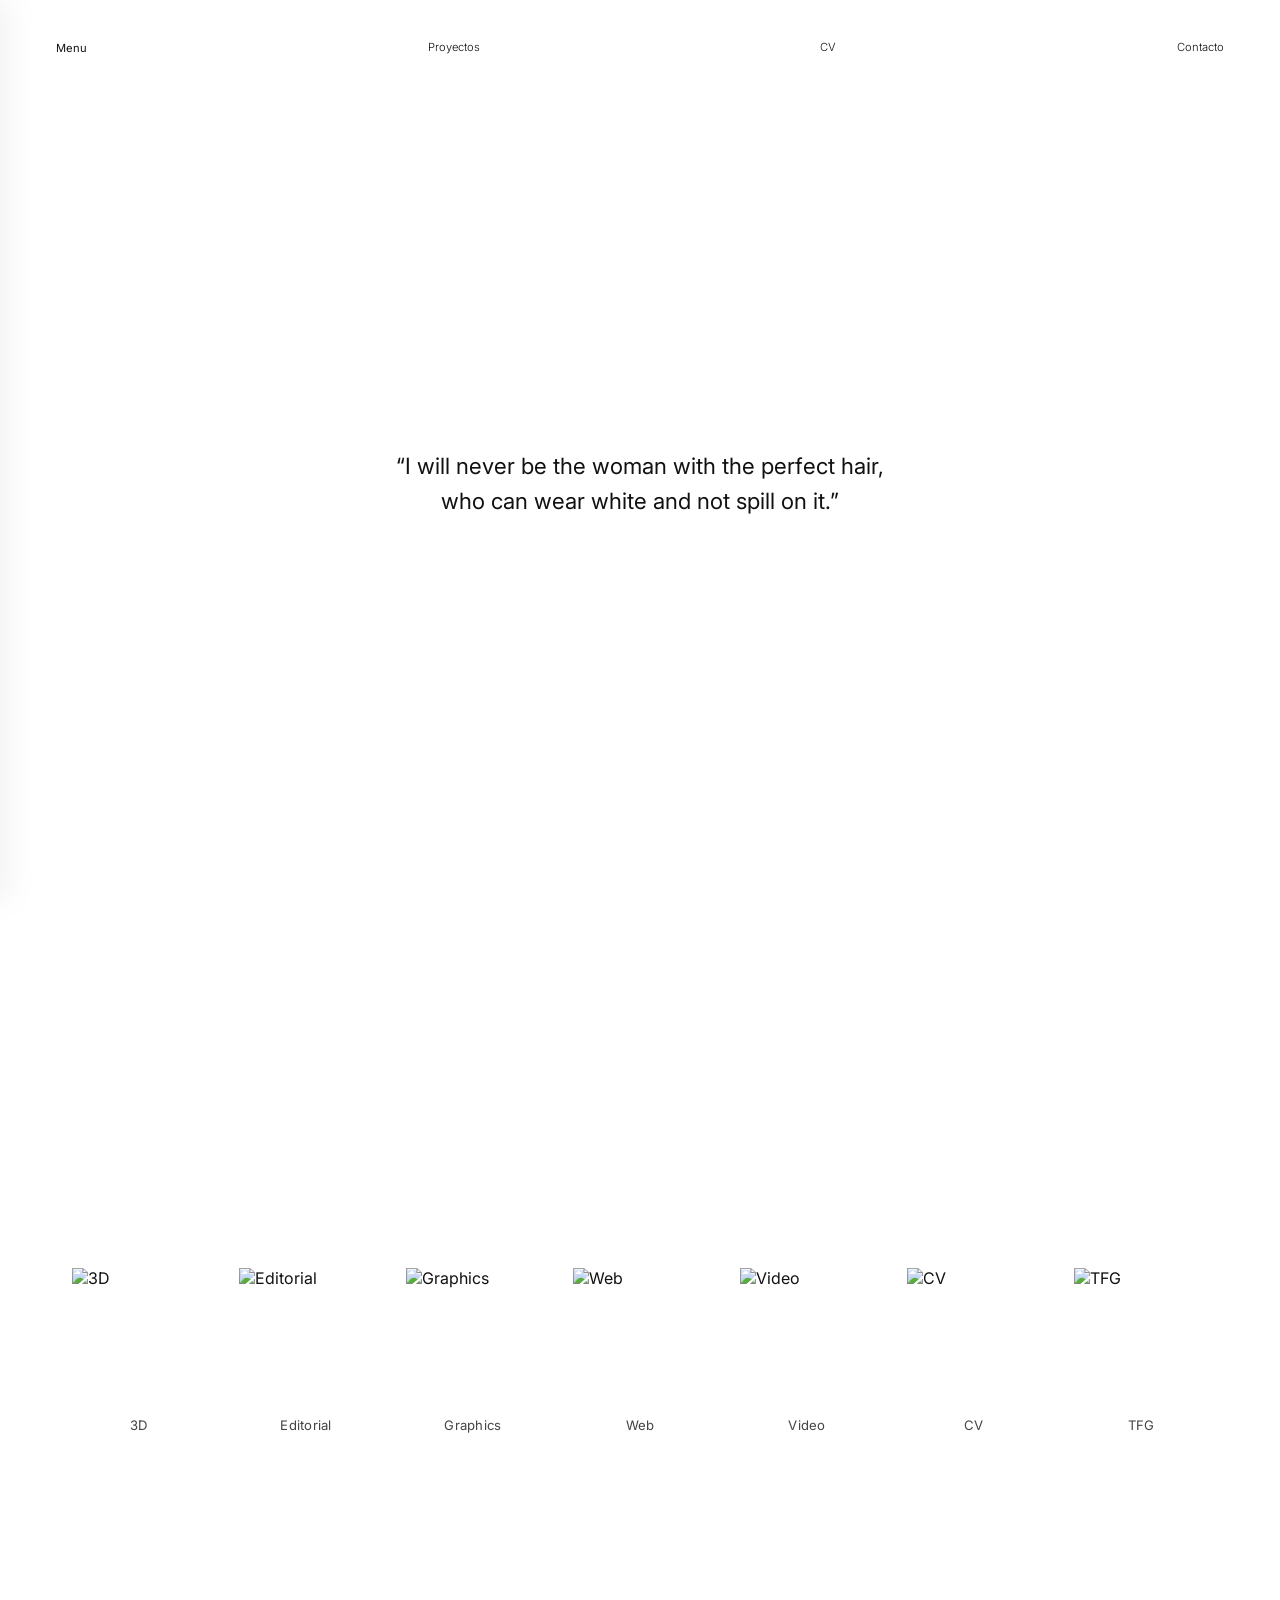
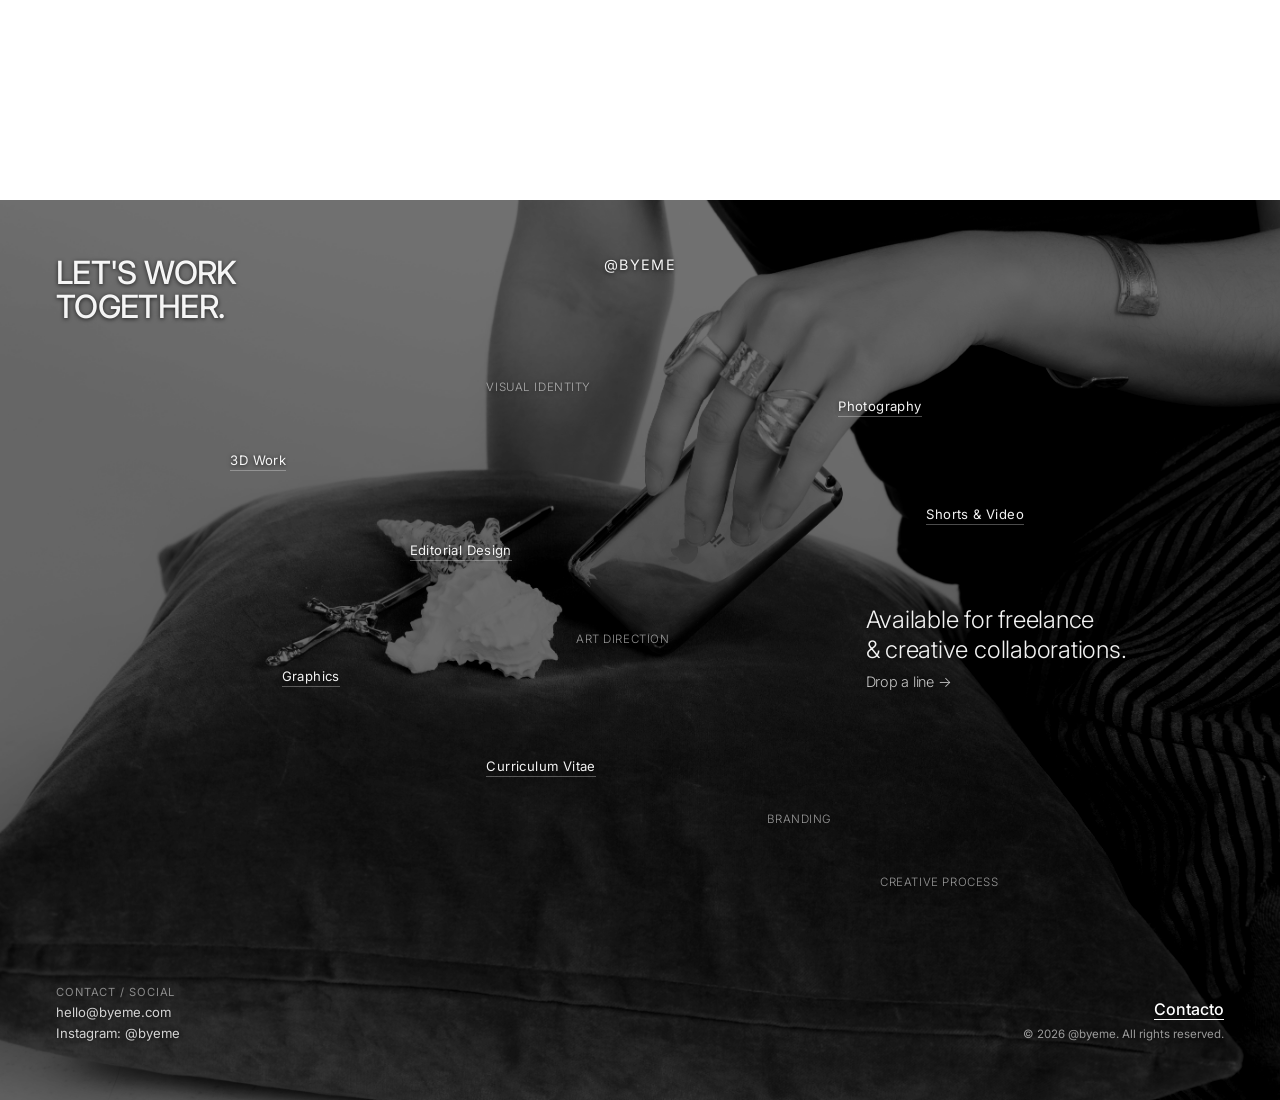
==== commit ff9fbcb5: "avance" ====
--- a/index.html
+++ b/index.html
@@ -7,60 +7,74 @@
     
     <link rel="preconnect" href="https://fonts.googleapis.com">
     <link rel="preconnect" href="https://fonts.gstatic.com" crossorigin>
-    <link href="https://fonts.googleapis.com/css2?family=Inter:wght@300;400;500&display=swap" rel="stylesheet">
+    <link href="https://fonts.googleapis.com/css2?family=Inter:wght@300;400;500;600&display=swap" rel="stylesheet">
     
+    <!-- Librería para el marcado crayón rosa -->
+    <script src="https://unpkg.com/rough-notation/lib/rough-notation.iife.js"></script>
+
     <link rel="stylesheet" href="style/style.css">
     <script src="scrpt/script.js" defer></script>
-
 </head>
 <body>
 
     <div class="menu-overlay" id="menuOverlay"></div>
 
-<aside class="side-menu" id="sideMenu">
-    <div class="side-menu-header">
-        <span class="side-menu-title">LIBRARY</span>
-        <button class="close-btn" id="closeMenuBtn" aria-label="Cerrar Menú">(Close)</button>
-    </div>
+    <aside class="side-menu" id="sideMenu">
+        <div class="side-menu-header">
+            <span class="side-menu-title">LIBRARY</span>
+            <button class="close-btn" id="closeMenuBtn" aria-label="Cerrar Menú">(Close)</button>
+        </div>
 
-    <ul class="side-menu-list">
-        <li><a href="index.html" class="menu-item">Index <span>&gt;</span></a></li>
-        <li><a href="proyectos.html" class="menu-item">Selected Works <span>&gt;</span></a></li>
-        <li><a href="3d.html" class="menu-item">3D Work <span>&gt;</span></a></li>
-        <li><a href="editorial.html" class="menu-item">Editorial Design <span>&gt;</span></a></li>
-        <li><a href="graphics.html" class="menu-item">Graphics <span>&gt;</span></a></li>
-        <li><a href="photography.html" class="menu-item">Photography <span>&gt;</span></a></li>
-        <li><a href="cv.html" class="menu-item">Curriculum / About <span>&gt;</span></a></li>
-        <li><a href="contacto.html" class="menu-item">Contacto <span>&gt;</span></a></li>
-    </ul>
-</aside>
+        <ul class="side-menu-list">
+            <li><a href="index.html" class="menu-item">Index <span>&gt;</span></a></li>
+            <li><a href="proyectos.html" class="menu-item">Selected Works <span>&gt;</span></a></li>
+            <li><a href="3d.html" class="menu-item">3D Work <span>&gt;</span></a></li>
+            <li><a href="editorial.html" class="menu-item">Editorial Design <span>&gt;</span></a></li>
+            <li><a href="graphics.html" class="menu-item">Graphics <span>&gt;</span></a></li>
+            <li><a href="photography.html" class="menu-item">Photography <span>&gt;</span></a></li>
+            <li><a href="cv.html" class="menu-item">Curriculum / About <span>&gt;</span></a></li>
+            <li><a href="contacto.html" class="menu-item">Contacto <span>&gt;</span></a></li>
+        </ul>
+    </aside>
 
-<nav class="navbar">
-    <button class="nav-link menu-trigger" id="openMenuBtn">Menu</button>
-    <a href="proyectos.html" class="nav-link active">Proyectos</a>
-    <a href="cv.html" class="nav-link">CV</a>
-    <a href="contacto.html" class="nav-link">Contacto</a>
-</nav>
+    <nav class="navbar">
+        <button class="nav-link menu-trigger" id="openMenuBtn">Menu</button>
+        <a href="proyectos.html" class="nav-link active">Proyectos</a>
+        <a href="cv.html" class="nav-link">CV</a>
+        <a href="contacto.html" class="nav-link">Contacto</a>
+    </nav>
 
-    <section class="hero-section">
-        <div class="quote-wrapper">
+    <!-- SECCIÓN 1: HERO / FRASE CENTRADA -->
+    <section class="hero-section" id="heroSection">
+        <div class="quote-wrapper" id="quoteWrapper">
+            
             <p class="quote-text">
-                “I will never be the woman with the perfect hair, <br>who can wear white and not spill on it.”
+                <span id="highlightCrayon">“I will never be the woman with the perfect hair,</span><br>who can wear white and not spill on it.”
             </p>
-            
-            <a href="cv.html" class="hover-card">
-                <img src="https://i.pinimg.com/736x/7a/1c/cf/7a1ccfecde1bb434838b97508cc50228.jpg" alt="CV Preview">
+
+            <!-- Card de CV flotante en el centro -->
+            <a href="cv.html" class="cv-hover-card">
+                <div class="img-wrapper">
+                    <img src="https://i.pinimg.com/736x/7a/1c/cf/7a1ccfecde1bb434838b97508cc50228.jpg" alt="CV Preview">
+                </div>
                 <span class="card-label">CV</span>
             </a>
+
+            <!-- Mancha de Café -->
+            <!-- <div class="coffee-splash-wrapper">
+                <div class="coffee-stain-img"></div>
+            </div> -->
+
         </div>
     </section>
 
-    <section class="gallery-section">
+    <!-- SECCIÓN 2: GALERÍA -->
+    <section class="gallery-section" id="gallerySection">
         <div class="gallery-grid">
             
             <a href="3d.html" class="grid-card">
                 <div class="img-wrapper">
-                    <img src="https://i.pinimg.com/1200x/12/30/1c/12301caca75844f3e53bc6631e6e23f1.jpg" alt="3D">
+                    <img src="https://i.pinimg.com/736x/53/86/0d/53860d9fc21a4792b5716eaf3636d543.jpg" alt="3D">
                 </div>
                 <span class="card-label">3D</span>
             </a>
@@ -74,21 +88,21 @@
 
             <a href="graphics.html" class="grid-card">
                 <div class="img-wrapper">
-                    <img src="https://i.pinimg.com/1200x/34/8a/7b/348a7be8d80b90e5c4e98744a35e5d42.jpg" alt="Graphics">
+                    <img src="https://i.pinimg.com/1200x/34/50/2f/34502f5fee71eb94bb030b04f56c31e1.jpg" alt="Graphics">
                 </div>
                 <span class="card-label">Graphics</span>
             </a>
 
-            <a href="photography.html" class="grid-card">
+            <a href="web.html" class="grid-card">
                 <div class="img-wrapper">
-                    <img src="https://i.pinimg.com/1200x/ff/79/56/ff795650d2c2e9dba9d639d0612eb222.jpg" alt="Photography">
+                    <img src="https://i.pinimg.com/1200x/7f/2d/40/7f2d4067f790949bf04144408beb55e9.jpg" alt="Web">
                 </div>
-                <span class="card-label">Photography</span>
+                <span class="card-label">Web</span>
             </a>
 
             <a href="video.html" class="grid-card">
                 <div class="img-wrapper">
-                    <img src="https://i.pinimg.com/1200x/f1/2b/13/f12b138e47975c2cf293a9381652df1e.jpg" alt="Video">
+                    <img src="https://i.pinimg.com/1200x/df/f7/ec/dff7ec060e5c59ac579b5b0434624d35.jpg" alt="Video">
                 </div>
                 <span class="card-label">Video</span>
             </a>
@@ -102,7 +116,7 @@
 
             <a href="TFG.html" class="grid-card">
                 <div class="img-wrapper">
-                    <img src="https://i.pinimg.com/736x/e3/30/2e/e3302e28a1f290d7640d3d04328b29f4.jpg" alt="TFG">
+                    <img src="https://i.pinimg.com/736x/59/d4/b5/59d4b51add5338cb978218da4f8c4d25.jpg" alt="TFG">
                 </div>
                 <span class="card-label">TFG</span>
             </a>
@@ -117,7 +131,6 @@
         </div>
 
         <div class="footer-canvas">
-            
             <div class="text-node main-collab-text">
                 LET'S WORK<br>TOGETHER.
             </div>
--- a/style/style.css
+++ b/style/style.css
@@ -29,6 +29,11 @@
     font-weight: 300;
     z-index: 1000 !important; /* Elevado para asegurar interacción */
 }
+
+    
+
+
+
 
 .nav-link {
     text-decoration: none;
@@ -195,29 +200,183 @@
 
 
 /* --- Sección 1: Frase --- */
+/* ==========================================================================
+   HERO CENTRADO Y ELEMENTOS HOVER
+   ========================================================================== */
+
+.navbar {
+    position: fixed;
+    top: 0;
+    left: 0;
+    width: 100%;
+    z-index: 1000;
+}
+
 .hero-section {
     min-height: 100vh;
     display: flex;
     justify-content: center;
     align-items: center;
-    padding: 0 2rem;
+    padding-top: 60px;
+    box-sizing: border-box;
+    width: 100%;
+    position: relative;
+    transition: transform 0.8s cubic-bezier(0.16, 1, 0.3, 1), opacity 0.8s ease;
+    will-change: transform, opacity;
+}
+
+.hero-section.is-scrolled-out {
+    opacity: 0;
+    transform: translateY(-80px) scale(0.96);
+    pointer-events: none;
 }
 
 .quote-wrapper {
     position: relative;
+    max-width: 850px;
+    width: 90%;
+    margin: 0 auto;
     text-align: center;
-    cursor: pointer;
-    max-width: 850px;
-    width: 100%;
+    padding: 40px 20px;
 }
 
 .quote-text {
-    font-size: 1.35rem;
+    font-size: 1.4rem;
+    line-height: 1.2;
     font-weight: 400;
-    line-height: 1.5;
-    letter-spacing: -0.01em;
-    color: #111111;
-}
+    color: #111;
+    text-align: center;
+    margin: 0 auto;
+}
+
+#highlightCrayon {
+    position: relative;
+    display: inline-block;
+    padding: 8px 20px;
+}
+
+/* --- Card de CV Flotante en el Centro --- */
+.cv-hover-card {
+    position: absolute;
+    top: 50%;
+    left: 50%;
+    width: 140px;
+    text-decoration: none;
+    color: inherit;
+    text-align: left;
+    opacity: 0;
+    /* Ubicación exacta al centro con escala inicial ligera sin rotaciones */
+    transform: translate(-50%, -50%) scale(0.95);
+    transition: opacity 0.4s ease, transform 0.4s ease;
+    pointer-events: none;
+    z-index: 10;
+}
+
+.cv-hover-card .img-wrapper {
+    width: 100%;
+    height: 140px;
+    border-radius: 0; /* Bordes totalmente rectos */
+    overflow: hidden;
+    background: #fff;
+    box-shadow: 0 10px 30px rgba(0, 0, 0, 0.18);
+    margin-bottom: 4px;
+}
+
+.cv-hover-card .img-wrapper img {
+    width: 100%;
+    height: 100%;
+    object-fit: cover;
+    display: block;
+    border-radius: 0; /* Bordes rectos */
+    text-align: ;
+}
+
+/* Texto de la etiqueta más pequeño */
+.cv-hover-card .card-label {
+    display: block;
+    font-size: 11px; /* Texto más pequeño */
+    font-weight: 500;
+    text-transform: uppercase;
+    letter-spacing: 0.5px;
+    color: #111;
+    text-align: center;
+}
+
+/* Animación Hover suave: crece un poco sin rotar */
+.quote-wrapper:hover .cv-hover-card {
+    opacity: 1;
+    transform: translate(-50%, -50%) scale(1.05);
+    pointer-events: auto;
+}
+
+/* Contenedor de la mancha */
+.coffee-splash-wrapper {
+    position: absolute;
+    top: 50%;
+    left: 50%;
+    width: 280px;
+    height: 280px;
+    transform: translate(-50%, -50%) scale(0.8);
+    pointer-events: none;
+    opacity: 0;
+    z-index: 2;
+    /* Permite que la mancha interactúe con la textura del papel/fondo */
+    mix-blend-mode: multiply; 
+    transition: opacity 0.4s ease-out, transform 0.4s cubic-bezier(0.25, 1, 0.5, 1);
+}
+
+/* Capa de la imagen de la mancha */
+.coffee-stain-img {
+    width: 100%;
+    height: 100%;
+    background-image: url('https://i.pinimg.com/1200x/ca/98/23/ca98237b43429790256dea05a604e7ca.jpg');
+    background-size: contain;
+    background-repeat: no-repeat;
+    background-position: center;
+    
+}
+
+/* Transición suave al pasar el ratón (efecto secado/expansión) */
+.quote-wrapper:hover .coffee-splash-wrapper {
+    opacity: 0.85; /* El café real no es 100% opaco */
+    transform: translate(-50%, -50%) scale(1);
+}
+
+/* --- Transición Galería --- */
+.gallery-section {
+    min-height: 100vh;
+    opacity: 0;
+    transform: translateY(100px);
+    transition: transform 0.9s cubic-bezier(0.16, 1, 0.3, 1), opacity 0.9s ease;
+    will-change: transform, opacity;
+    padding: 6rem 2rem 4rem 2rem;
+    box-sizing: border-box;
+}
+
+.gallery-section.is-visible {
+    opacity: 1;
+    transform: translateY(0);
+}
+
+.grid-card {
+    opacity: 0;
+    transform: translateY(30px);
+    transition: opacity 0.6s cubic-bezier(0.16, 1, 0.3, 1), transform 0.6s cubic-bezier(0.16, 1, 0.3, 1);
+}
+
+.gallery-section.is-visible .grid-card {
+    opacity: 1;
+    transform: translateY(0);
+}
+
+.gallery-section.is-visible .grid-card:nth-child(1) { transition-delay: 0.10s; }
+.gallery-section.is-visible .grid-card:nth-child(2) { transition-delay: 0.18s; }
+.gallery-section.is-visible .grid-card:nth-child(3) { transition-delay: 0.26s; }
+.gallery-section.is-visible .grid-card:nth-child(4) { transition-delay: 0.34s; }
+.gallery-section.is-visible .grid-card:nth-child(5) { transition-delay: 0.42s; }
+.gallery-section.is-visible .grid-card:nth-child(6) { transition-delay: 0.50s; }
+.gallery-section.is-visible .grid-card:nth-child(7) { transition-delay: 0.58s; }
+
 
 /* Hover emergente sobre la frase */
 .hover-card {
@@ -688,184 +847,391 @@
     max-width: 750px;
 }
 
-/* ==========================================
-   GALERÍA GRID (PROYECTOS / CHECKERBOARD)
-   ========================================== */
-
-/* --- ANIMACIÓN INTRO TÍTULO --- */
-
-/* Pantalla superpuesta que ocupa toda la vista */
-.intro-title-overlay {
-    position: fixed;
-    top: 0;
-    left: 0;
-    width: 100vw;
+/* ==========================================================================
+   SECCIÓN SOBRE MÍ (OCUPA EXACTAMENTE EL 100% DE LA PANTALLA)
+   ========================================================================== */
+
+.about-section {
+    display: flex;
+    width: 100%; /* Cambiado de 100vw a 100% */
     height: 100vh;
-    display: flex;
+    max-height: 100vh;
+    margin: 0;
+    padding: 0;
+    box-sizing: border-box;
+    overflow: hidden;
+}
+
+/* --- Columna Izquierda (50% Ancho / 100% Alto) --- */
+.col-left {
+    width: 50%;
+    height: 100%;
+    background-color: #828358;
+    padding: 3vh 4vw; /* Unidades relativas para adaptarse al alto/ancho de pantalla */
+    display: flex;
+    flex-direction: column;
+    justify-content: space-between;
+    box-sizing: border-box;
+    overflow: hidden;
+}
+
+.title-container {
+    width: 100%;
+    color: #111;
+}
+
+.main-title {
+    font-family: 'Inter', sans-serif;
+    font-size: clamp(2.5rem, 5vw, 4.5rem); /* Tamaño adaptativo para que nunca se rompa */
+    font-weight: 400;
+    letter-spacing: 2px;
+    margin: 0;
+    line-height: 0.9;
+    display: flex;
+    justify-content: space-between;
+    width: 100%;
+}
+
+.subtitle {
+    font-family: 'Cormorant Garamond', serif;
+    font-style: italic;
+    font-size: clamp(1.4rem, 2.5vw, 2rem);
+    display: block;
+    margin-top: 5px;
+    color: #111;
+}
+
+.main-img-container {
+    width: 75%;
+    max-height: 55vh; /* Ajusta la imagen para que no desborde hacia abajo */
+    margin: 0 auto;
+    text-align: left;
+}
+
+.workspace-img {
+    width: 100%;
+    height: 100%;
+    max-height: 48vh;
+    object-fit: cover;
+    display: block;
+}
+
+.main-img-container .caption {
+    font-family: 'Cormorant Garamond', serif;
+    font-style: italic;
+    font-size: clamp(1.2rem, 2vw, 1.6rem);
+    color: #111;
+    display: block;
+    margin-top: 8px;
+}
+
+/* --- Columna Derecha (50% Ancho / 100% Alto) --- */
+.col-right {
+    width: 50%;
+    height: 100%;
+    background-color: #f3f0e8;
+    padding: 3vh 3vw;
+    display: flex;
+    flex-direction: column;
+    align-items: center;
+    justify-content: space-between;
+    text-align: center;
+    box-sizing: border-box;
+    overflow: hidden;
+}
+
+.top-tag, .bottom-tag {
+    font-family: 'Inter', sans-serif;
+    font-size: 10px;
+    font-weight: 700;
+    letter-spacing: 2.5px;
+    color: #111;
+}
+
+.portraits-grid {
+    display: flex;
+    gap: 20px;
     justify-content: center;
-    align-items: center;
-    background-color: #ffffff; /* Ajusta al fondo de tu web si es oscuro (#000) */
-    z-index: 9999;
-    pointer-events: none; /* Permite interactuar con la web tras desaparecer */
-    animation: slideUpIntro 1.2s cubic-bezier(0.77, 0, 0.175, 1) forwards;
-    animation-delay: 1s; /* Tiempo que permanece centrado en pantalla antes de subir */
-}
-
-/* Estilo del título centrado */
-.intro-title {
-    font-size: 8rem; /* Tamaño grande ajustado */
-    font-weight: 600;
-    letter-spacing: -2px;
-    text-transform: uppercase;
-    color: #000000;
-    margin: 0;
-}
-
-/* Animación de desplazamiento hacia arriba */
-@keyframes slideUpIntro {
-    0% {
-        transform: translateY(0);
-    }
-    100% {
-        transform: translateY(-100vh);
-    }
-}
-
-/* Responsivo para móviles */
-@media (max-width: 768px) {
-    .intro-title {
-        font-size: 3.5rem;
-    }
-}
-
-.projects-page {
-    background-color: #ffffff;
-    color: #111111;
-    min-height: 100vh;
-}
-
-.subtitle-proyects {
-    display: flex;
-    justify-content: flex-end;
-    padding-right: 4rem;
-    text-align: right;    
-    font-size: 0.7rem;
-    font-weight: 300;
-    z-index: 100;
-    padding-top: 15rem;
-}
-
-.projects-checkerboard {
-    width: 100vw;
-    display: grid;
-    grid-template-columns: repeat(5, 1fr);
-    padding-top: 5rem;
-    box-sizing: border-box;
-}
-
-.board-card {
-    width: 100%;
-    aspect-ratio: 3 / 4;
-    display: flex;
-    justify-content: center;
-    align-items: center;
-    position: relative;
-    box-sizing: border-box;
-}
-
-/* Tarjetas de Texto */
-.text-card {
-    background-color: #ffffff;
-    padding: 2rem;
-    text-align: center;
-}
-
-.card-text {
-    font-size: 1.8rem;
-    font-weight: 300;
-    letter-spacing: -0.01em;
-    color: #111111;
-    margin: 0;
-    font-family: 'Inter', sans-serif;
-}
-
-/* Tarjetas de Imagen (Efecto Tecla 3D) */
-.image-card {
-    padding: 0;
-}
-
-.key-card {
-    position: relative;
-    width: 100%;
-    height: 100%;
-    display: block;
-    text-decoration: none;
-    overflow: hidden;
-    background-color: #f2f1ed;
-    box-shadow: 
-        0px 6px 15px rgba(0, 0, 0, 0.08),
-        inset 0px 1px 1px rgba(255, 255, 255, 0.6);
-        
-    transform: translateY(0);
-    transition: transform 0.2s cubic-bezier(0.2, 0, 0.2, 1), 
-                box-shadow 0.2s cubic-bezier(0.2, 0, 0.2, 1);
-}
-
-.key-card img {
+}
+
+.portrait-item {
+    width: 75px;
+    height: 100px;
+}
+
+.portrait-item img {
     width: 100%;
     height: 100%;
     object-fit: cover;
     display: block;
-    transition: filter 0.3s ease, transform 0.3s ease;
-}
-
-.card-overlay {
-    position: absolute;
-    inset: 0;
-    background: rgba(0, 0, 0, 0.45);
-    display: flex;
-    justify-content: center;
+}
+
+.who-title {
+    font-family: 'Inter', sans-serif;
+    font-size: clamp(2rem, 3.5vw, 3.2rem);
+    font-weight: 700;
+    letter-spacing: 8px;
+    color: #3d2314;
+    margin: 5px 0;
+}
+
+.bio-text {
+    max-width: 360px;
+    font-family: 'Inter', sans-serif;
+    font-size: clamp(10px, 1vw, 11px);
+    line-height: 1.4;
+    color: #222;
+}
+
+.bio-text .greeting {
+    font-weight: 700;
+    margin-bottom: 6px;
+}
+
+.bio-text p {
+    margin-bottom: 6px;
+}
+
+/* Forma irregular */
+.quote-shape {
+    background-color: #828358;
+    color: #3d2314;
+    padding: 15px 25px;
+    width: 80%;
+    max-width: 340px;
+    clip-path: polygon(8% 15%, 92% 5%, 100% 80%, 85% 95%, 15% 90%, 0% 70%);
+    box-sizing: border-box;
+}
+
+.shape-text {
+    font-family: 'Inter', sans-serif;
+    font-size: 10px;
+    margin: 0;
+}
+
+.shape-highlight {
+    font-family: 'Cormorant Garamond', serif;
+    font-style: italic;
+    font-size: 13px;
+    margin: 3px 0;
+}
+
+.shape-footer {
+    font-family: 'Inter', sans-serif;
+    font-size: 8px;
+    margin: 0;
+    opacity: 0.8;
+}
+
+/* ==========================================
+   NUEVO CATÁLOGO DE PROYECTOS (ISOLATED)
+   ========================================== */
+
+.cat-page-body {
+    background-color: #e6e4dd !important;
+    color: #111111 !important;
+    font-family: 'Inter', sans-serif !important;
+    margin: 0;
+    padding: 0;
+    min-height: 100vh;
+}
+
+.cat-wrapper {
+    max-width: 1400px;
+    margin: 0 auto;
+    padding: 8rem 4rem 6rem 4rem;
+    box-sizing: border-box;
+}
+
+.cat-header-title {
+    font-size: 4rem;
+    font-weight: 500;
+    letter-spacing: -1.5px;
+    text-transform: uppercase;
+    margin: 0 0 2rem 0;
+    color: #000000;
+}
+
+/* Barra de Filtros */
+.cat-filter-menu {
+    display: flex;
+    flex-wrap: wrap;
+    gap: 2rem;
+    margin-bottom: 3.5rem;
+}
+
+.cat-filter-btn {
+    background: transparent;
+    border: none;
+    font-size: 0.75rem;
+    font-weight: 400;
+    letter-spacing: 0.05em;
+    color: #666666;
+    cursor: pointer;
+    padding: 0;
+    text-transform: uppercase;
+    display: flex;
     align-items: center;
-    opacity: 0;
-    transition: opacity 0.25s ease;
-    padding: 1rem;
-}
-
-.overlay-text {
-    color: #ffffff;
-    font-size: 1.4rem;
-    font-weight: 600;
-    letter-spacing: 0.04em;
-    text-transform: uppercase;
-}
-
-.key-card:hover {
-    transform: translateY(5px);
-    box-shadow: 
-        0px 1px 3px rgba(0, 0, 0, 0.1),
-        inset 0px 4px 10px rgba(0, 0, 0, 0.35);
-}
-
-.key-card:hover .card-overlay {
-    opacity: 1;
-}
-
-/* Adaptación Responsiva Grid */
-@media (max-width: 900px) {
-    .projects-checkerboard {
-        grid-template-columns: repeat(2, 1fr);
+    gap: 6px;
+    transition: color 0.2s ease;
+}
+
+.cat-filter-btn:hover {
+    color: #000000;
+}
+
+.cat-filter-btn.active {
+    color: #000000;
+    font-weight: 500;
+}
+
+.cat-filter-btn.active::before {
+    content: "•";
+    color: #d03025;
+    font-size: 1.2rem;
+    line-height: 0;
+}
+
+/* Grilla de 4 Columnas */
+.cat-main-grid {
+    display: grid !important;
+    grid-template-columns: repeat(4, 1fr) !important;
+    column-gap: 2.5rem !important;
+    row-gap: 3.5rem !important;
+    width: 100% !important;
+}
+
+.cat-project-item {
+    display: flex !important;
+    flex-direction: column !important;
+    width: 100% !important;
+}
+
+/* Cajas contenedoras cuadradas estables */
+.cat-image-box {
+    display: block !important;
+    width: 100% !important;
+    height: auto !important;
+    aspect-ratio: 1 / 1 !important;
+    position: relative !important;
+    overflow: hidden !important;
+    background-color: #d2cfc4 !important; /* Si la imagen falla, muestra este tono gris/crema */
+}
+
+.cat-image-box img {
+    width: 100% !important;
+    height: 100% !important;
+    object-fit: cover !important;
+    display: block !important;
+    transition: opacity 0.3s ease;
+}
+
+.cat-image-box:hover img {
+    opacity: 0.85;
+}
+
+/* Pie de foto */
+.cat-item-info {
+    display: flex;
+    justify-content: space-between;
+    align-items: flex-start;
+    margin-top: 0.6rem;
+    font-size: 0.7rem;
+    line-height: 1.3;
+}
+
+.cat-item-title {
+    color: #111111;
+    font-weight: 400;
+    max-width: 75%;
+}
+
+.cat-item-tag {
+    color: #555555;
+    font-weight: 300;
+}
+
+.cat-blank-space {
+    width: 100%;
+    aspect-ratio: 1 / 1;
+}
+
+/* Responsivo */
+@media (max-width: 1024px) {
+    .cat-main-grid {
+        grid-template-columns: repeat(2, 1fr) !important;
+        column-gap: 1.5rem !important;
+        row-gap: 2.5rem !important;
     }
-    .card-text {
-        font-size: 1.4rem;
+
+    .cat-blank-space {
+        display: none !important;
     }
 }
 
-@media (max-width: 500px) {
-    .projects-checkerboard {
-        grid-template-columns: 1fr;
+@media (max-width: 600px) {
+    .cat-wrapper {
+        padding: 6rem 1.5rem 4rem 1.5rem;
     }
-}
-
+
+    .cat-header-title {
+        font-size: 2.5rem;
+    }
+
+    .cat-main-grid {
+        grid-template-columns: 1fr !important;
+    }
+
+    .cat-filter-menu {
+        gap: 1rem;
+    }
+}
+
+
+/* ==========================================
+   ESTILOS EXCLUSIVOS PARA PÁGINA 3D
+   ========================================== */
+
+.horizontal-strip {
+    display: flex;
+    gap: 20px;
+    width: 100%;
+    overflow-x: auto;
+}
+
+.horizontal-media {
+    width: 100%;
+    max-height: 500px;
+    aspect-ratio: 16 / 9;
+    object-fit: cover;
+    display: block;
+}
+
+/* Reglas aisladas con .3d-page para no romper otras secciones */
+.3d-page .editorial-container {
+    margin-top: 0 !important;
+    margin-bottom: 0 !important;
+    padding-top: 10px !important;
+    padding-bottom: 10px !important;
+}
+
+.3d-page .editorial-project {
+    margin: 0 !important;
+    padding-top: 15px !important;
+    padding-bottom: 15px !important;
+}
+
+.video-link-tag {
+    text-decoration: none;
+    background-color: #3d2314;
+    color: #f3f0e8;
+    transition: background-color 0.3s ease;
+}
+
+.video-link-tag:hover {
+    background-color: #828358;
+    color: #111;
+}
 /* ==========================================
    Transiciones de Nav y Footer
    ========================================== */
@@ -1161,161 +1527,416 @@
 }
 
 
-/* ==========================================
-   CARRUSEL EDITORIAL (GRAPHICS)
-   ========================================== */
-
-.graphics-page {
-    background-color: #f6f5f1;
-    color: #000000;
-    overflow-x: hidden;
-}
+/* ==========================================================================
+   GRAPHICS PAGE: CARRUSEL EDITORIAL & PANEL DINÁMICO
+   ========================================================================== */
 
 .carousel-section {
     position: relative;
     width: 100%;
-    height: calc(100vh - 80px);
-    margin-top: 80px;
+    min-height: 100vh;
+    display: flex;
+    align-items: center;
+    justify-content: space-between;
+    padding: 0 80px;
+    box-sizing: border-box;
+    gap: 60px;
+}
+
+/* --------------------------------------------------------------------------
+   PANEL IZQUIERDO DE INFORMACIÓN
+   -------------------------------------------------------------------------- */
+.carousel-info-panel {
+    flex: 0 0 380px;
     display: flex;
     flex-direction: column;
     justify-content: center;
+    z-index: 2;
+}
+
+.info-title {
+    font-family: 'Cinzel', serif;
+    font-size: 2.2rem;
+    font-weight: 600;
+    color: #1a1a1a;
+    margin: 0 0 15px 0;
+    transition: opacity 0.3s ease, transform 0.3s ease;
+}
+
+.info-desc {
+    font-family: 'Inter', sans-serif;
+    font-size: 0.95rem;
+    line-height: 1.6;
+    color: #555555;
+    margin: 0 0 25px 0;
+    transition: opacity 0.3s ease, transform 0.3s ease;
+}
+
+/* Enlace "Ver más" con flecha y animación azul/subrayado */
+.view-more-link {
+    background: transparent;
+    border: none;
+    outline: none;
+    padding: 0;
+    display: inline-flex;
     align-items: center;
+    gap: 10px;
+    font-family: 'Inter', sans-serif;
+    font-size: 0.9rem;
+    font-weight: 600;
+    color: #1a1a1a;
+    cursor: pointer;
+    width: fit-content;
+    position: relative;
+    text-decoration: none;
+}
+
+.view-more-link span {
+    position: relative;
+}
+
+/* Línea de subrayado animada */
+.view-more-link span::after {
+    content: '';
+    position: absolute;
+    bottom: -3px;
+    left: 0;
+    width: 0%;
+    height: 2px;
+    background-color: #0056b3;
+    transition: width 0.3s ease;
+}
+
+.view-more-link .arrow {
+    font-size: 1.1rem;
+    transition: transform 0.3s ease, color 0.3s ease;
+}
+
+.view-more-link:hover {
+    color: #0056b3;
+}
+
+.view-more-link:hover span::after {
+    width: 100%;
+}
+
+.view-more-link:hover .arrow {
+    color: #0056b3;
+    transform: translateX(6px);
+}
+
+/* --------------------------------------------------------------------------
+   CARRUSEL (DERECHA)
+   -------------------------------------------------------------------------- */
+.carousel-wrapper {
+    flex: 1;
+    display: flex;
+    align-items: center;
+    gap: 20px;
+    max-width: 820px;
+}
+
+.carousel-arrow {
+    background: transparent;
+    border: none;
+    color: #1a1a1a;
+    font-size: 1.6rem;
+    cursor: pointer;
+    z-index: 10;
+    transition: color 0.3s ease, transform 0.3s ease;
+    padding: 10px;
+    user-select: none;
+}
+
+.carousel-arrow:hover {
+    color: #0056b3;
+    transform: scale(1.2);
+}
+
+.carousel-track-container {
+    width: 100%;
+    overflow: hidden;
+    cursor: grab;
+}
+
+.carousel-track {
+    display: flex;
+    gap: 30px;
+    transition: transform 0.4s cubic-bezier(0.16, 1, 0.3, 1);
+    will-change: transform;
+}
+
+/* Tarjetas un poco más grandes */
+.project-card {
+    position: relative;
+    flex: 0 0 360px;
+    height: 500px;
+    cursor: pointer;
+    user-select: none;
+}
+
+.card-img-wrapper {
+    position: absolute;
+    top: 0;
+    left: 0;
+    width: 100%;
+    height: 100%;
+    z-index: 1;
+    overflow: hidden;
+    box-shadow: 0 10px 25px rgba(0,0,0,0.12);
+    transition: transform 0.3s ease;
+}
+
+.card-img-wrapper img {
+    width: 100%;
+    height: 100%;
+    object-fit: cover;
+}
+
+.card-paper-tag {
+    position: absolute;
+    right: 0;
+    bottom: 0;
+    width: 55%;
+    height: 55%;
+    background-color: #f2efe6;
+    background-image: radial-gradient(#d3cebe 1px, transparent 0);
+    background-size: 4px 4px;
+    padding: 18px 15px;
     box-sizing: border-box;
-}
-
-.hover-info-box {
-    position: absolute;
-    top: 6%;
-    left: 8%;
-    max-width: 280px;
-    opacity: 0;
-    transform: translateY(10px);
-    transition: opacity 0.4s ease, transform 0.4s ease;
+    display: flex;
+    flex-direction: column;
+    justify-content: space-between;
+    z-index: 2;
+    box-shadow: -5px -5px 15px rgba(0, 0, 0, 0.08);
     pointer-events: none;
-    font-family: 'Helvetica Neue', sans-serif;
-    z-index: 10;
-}
-
-/* ==========================================
-   HOVER INFO BOX & CARRUSEL CON MÁSCARA
-   ========================================== */
-
-.hover-info-box.visible {
-    opacity: 1;
-    transform: translateY(0);
-}
-
-.hover-info-box .info-tag {
-    font-size: 0.75rem;
-    font-weight: 700;
-    display: block;
-    margin-bottom: 0.3rem;
-}
-
-.hover-info-box .info-text {
-    font-size: 0.7rem;
-    font-weight: 700;
+}
+
+.tag-title {
+    font-family: 'Inter', sans-serif;
+    font-size: 0.72rem;
+    font-weight: 600;
+    letter-spacing: 0.5px;
+    color: #1a1a1a;
+}
+
+.tag-desc {
+    font-family: 'Inter', sans-serif;
+    font-size: 0.60rem;
+    font-weight: 400;
     line-height: 1.35;
-    text-transform: uppercase;
-    margin: 0;
-    letter-spacing: 0.02em;
-}
-
-/* --- Máscara de Desvanecimiento Lateral --- */
-.carousel-track-container {
-    width: 100%;
-    overflow-x: auto;
-    scroll-behavior: smooth;
-    cursor: grab;
-    padding: 5rem 0 3rem 0;
-    scrollbar-width: none;
-    -ms-overflow-style: none;
-
-    -webkit-mask-image: linear-gradient(
-        to right,
-        transparent 0%,
-        black 8%,
-        black 92%,
-        transparent 100%
-    );
-    mask-image: linear-gradient(
-        to right,
-        transparent 0%,
-        black 8%,
-        black 92%,
-        transparent 100%
-    );
-}
-
-.carousel-track-container::-webkit-scrollbar {
+    color: #444444;
+}
+
+.project-card:hover .card-img-wrapper {
+    transform: scale(1.02);
+}
+
+@media (max-width: 1024px) {
+    .carousel-section {
+        flex-direction: column;
+        padding: 40px 20px;
+    }
+    .carousel-info-panel {
+        flex: 1;
+        width: 100%;
+    }
+}
+/* --------------------------------------------------------------------------
+   SCRAPBOOK EXPANDIDO / LAYOUT REVISTA MAGNOLIA
+   -------------------------------------------------------------------------- */
+.scrapbook-modal {
+    position: fixed;
+    top: 0;
+    left: 0;
+    width: 100vw;
+    height: 100vh;
+    background-color: #fffcf6; /* Tono crema de papel idéntico a la referencia */
+    z-index: 25000;
     display: none;
-}
-
-.carousel-track-container:active {
-    cursor: grabbing;
-}
-
-/* Pista alineada a la base */
-.carousel-track {
-    display: flex;
-    align-items: flex-end;
-    gap: 20px;
-    padding: 0 6vw;
-    width: max-content;
-    height: 360px;
-}
-
-/* --- Tarjetas del Carrusel --- */
-.carousel-item {
-    flex-shrink: 0;
-    width: 190px;           /* Ancho fijo vertical */
-    height: 260px;          /* Alto fijo vertical (proporción 3:4) */
+    justify-content: center;
+    align-items: center;
+    padding: 40px;
+    box-sizing: border-box;
+    overflow-y: auto;
+    transform-origin: center center;
+}
+
+.scrapbook-modal.active {
+    display: flex;
+}
+
+.scrapbook-close {
+    position: fixed;
+    top: 30px;
+    right: 40px;
+    background: transparent;
+    border: none;
+    font-size: 2.2rem;
+    cursor: pointer;
+    color: #333;
+    z-index: 30000;
+}
+
+/* Grilla idéntica a la maqueta original */
+.journal-spread {
+    display: grid;
+    grid-template-columns: 260px 2.2fr 0.8fr;
+    gap: 25px;
+    max-width: 1300px;
+    width: 100%;
+    align-items: start;
+}
+
+
+
+/* Columna 2: Fotos izquierdas */
+.journal-col-center {
+    display: flex;
+    flex-direction: column;
+    gap: 25px;
+}
+
+.img-box {
     position: relative;
-    cursor: pointer;
-    overflow: visible;
-    transform-origin: bottom center;
-    transition: transform 0.4s cubic-bezier(0.16, 1, 0.3, 1), box-shadow 0.4s ease;
-}
-
-.carousel-item img {
+    overflow: hidden;
+    
+    box-shadow: 0 5px 15px rgba(0,0,0,0.08);
+}
+
+.img-box img {
     width: 100%;
     height: 100%;
     object-fit: cover;
     display: block;
-    pointer-events: none;
-    background-color: #e5e5e5;
-}
-
-/* Hover: Escalado suave sin desplazar elementos adyacentes */
-.carousel-item:hover {
-    transform: scale(1.2);
-    box-shadow: 0 20px 40px rgba(0, 0, 0, 0.2);
-    z-index: 20;
-}
-
-/* Título dinámico flotante superior */
-.carousel-item::after {
-    content: attr(data-title);
+}
+
+.img-top-left { height: 260px; }
+.img-bottom-wide { height: 380px; }
+
+.photo-credit {
     position: absolute;
-    bottom: calc(100% + 10px);
-    left: 0;
-    width: 100%;
-    white-space: nowrap;
-    color: #000000;
+    right: 10px;
+    bottom: 20px;
+    transform: rotate(-90deg);
+    transform-origin: right bottom;
+    font-family: 'Inter', sans-serif;
+    font-size: 0.55rem;
+    letter-spacing: 1px;
+    color: rgba(255, 255, 255, 0.7);
+}
+
+/* Columna 3: Fotos derechas + Texto de la revista */
+.journal-col-right {
+    display: grid;
+    grid-template-columns: 1.1fr 0.9fr;
+    gap: 25px;
+}
+
+.right-images-grid {
+    display: flex;
+    flex-direction: column;
+    gap: 25px;
+}
+
+.img-top-tall { height: 380px; }
+.img-bottom-square { height: 260px; }
+
+/* Tipografía de la maqueta */
+.journal-editorial-text {
+    display: flex;
+    flex-direction: column;
+    justify-content: space-between;
+    padding-left: 10px;
+}
+
+.editorial-header {
+    text-align: left;
+    margin-bottom: 15px;
+}
+
+.script-subtitle {
+    font-family: "Slabo 13px", serif;
+    font-weight: 50;
+    font-style: normal;
+    font-size: 0.8rem;
+    color: #0c0905;
+    display: block;
+    margin-bottom: -15px;
+    
+}
+
+.serif-title {
+    font-family: "Pinyon Script", cursive;
+  font-weight: 200;
+    font-size: 2.8rem;
+    font-weight: 700;
+    letter-spacing: 2px;
+    color: #190e01;
+    margin: 0;
+}
+
+.lead-p {
+    font-family: 'Inter', sans-serif;
+    font-size: 0.8rem;
+    line-height: 1.5;
+    color: #4a463d;
+    margin-bottom: 20px;
+}
+
+.editorial-entries .entry {
+    margin-bottom: 12px;
+}
+
+.editorial-entries h4 {
+    font-family: 'Inter', sans-serif;
+    font-size: 0.75rem;
+    font-weight: 600;
+    margin-bottom: 3px;
+    color: #222;
+}
+
+.editorial-entries p {
+    font-family: 'Inter', sans-serif;
+    font-size: 0.7rem;
+    line-height: 1.4;
+    color: #555248;
+}
+
+.journal-footer-tag {
+    display: flex;
+    gap: 15px;
+    font-family: 'Inter', sans-serif;
     font-size: 0.65rem;
-    font-weight: 700;
-    letter-spacing: 0.03em;
+    letter-spacing: 1px;
+    color: #888273;
     text-transform: uppercase;
-    text-align: left;
+    margin-top: 20px;
+}
+
+/* Animaciones de brote al abrir */
+.journal-spread > * {
     opacity: 0;
-    transform: translateY(4px);
-    transition: opacity 0.3s ease, transform 0.3s ease;
-    pointer-events: none;
-}
-
-.carousel-item:hover::after {
+    transform: translateY(30px);
+    transition: all 0.6s cubic-bezier(0.16, 1, 0.3, 1);
+}
+
+.scrapbook-modal.active .journal-spread > * {
     opacity: 1;
     transform: translateY(0);
+}
+
+.scrapbook-modal.active .journal-col-left { transition-delay: 0.15s; }
+.scrapbook-modal.active .journal-col-center { transition-delay: 0.25s; }
+.scrapbook-modal.active .journal-col-right { transition-delay: 0.35s; }
+
+@media (max-width: 1024px) {
+    .journal-spread {
+        grid-template-columns: 1fr;
+    }
+    .journal-col-right {
+        grid-template-columns: 1fr;
+    }
 }
 
 /* ==========================================
@@ -1825,28 +2446,35 @@
    PÁGINA DE VÍDEO: TARJETERO PANTONE Y MODAL EXPANDIBLE
    ========================================================================== */
 
-/* Variables de Color Pantone (Muestra de referencia) */
+/* Variables de Color Pantone (Tus nuevos tonos actualizados) */
 :root {
-    --color-yellow: #640b08;
-    --color-white:  #ffc4d5;
-    --color-pink:   #2b160f;
-    --color-black:  #f7dba9;
-    --color-steel:  #252645;
-    --color-red:    #ddddeb;
-}
-
-/* Contenedor Principal (Efecto Tarjetero en Rejilla) */
+    --color-yellow: #F3EED7;
+    --color-white:  #A15D66;
+    --color-pink:   #DFD6A4;
+    --color-black:  #808249;
+    --color-steel:  #E1B4A1;
+    --color-red:    #321F12;
+}
+
+/* Contenedor Principal (Efecto Tarjetero con Fondo Fijo de Pexels) */
 .video-grid-container {
     display: grid;
     grid-template-columns: repeat(2, 1fr);
     gap: 0;
-    padding: 120px 60px 120px 60px;
-    margin-bottom: 200px;
+    padding: 120px 60px 280px 60px;
+    
     min-height: 100vh;
-    overflow: hidden; /* Evita desbordamientos durante la animación */
-}
-
-/* Tarjeta Troquelada Base */
+    overflow: hidden;
+
+    /* Imagen de fondo fija */
+    background-image: url('https://images.pexels.com/photos/10388750/pexels-photo-10388750.jpeg');
+    background-size: cover;
+    background-position: center;
+    background-attachment: fixed;
+    background-repeat: no-repeat;
+}
+
+/* Tarjeta Troquelada Base con Recorte Transparente */
 .folder-card {
     position: relative;
     height: 280px;
@@ -1855,38 +2483,28 @@
     margin-bottom: -90px; /* Superposición para ocultar parcialmente la de abajo */
     transform: translateY(40px); /* Posición inicial metida en el tarjetero */
     transition: transform 0.4s cubic-bezier(0.16, 1, 0.3, 1), box-shadow 0.4s ease;
-    box-shadow: 0 -4px 12px rgba(0, 0, 0, 0.08), inset 0 -3px 10px rgba(0, 0, 0, 0.12);
+    box-shadow: 0 -4px 12px rgba(0, 0, 0, 0.15);
     will-change: transform;
+
+    /* Máscara CSS: hace el troquel transparente real para ver lo que hay detrás */
+    -webkit-mask-image: radial-gradient(circle 40px at top 0px center, transparent 99%, black 100%);
+    mask-image: radial-gradient(circle 40px at top 0px center, transparent 99%, black 100%);
 }
 
 /* Efecto Hover: La tarjeta "sale" del tarjetero hacia arriba */
 .folder-card:hover {
     transform: translateY(-30px); /* Se eleva y se muestra entera */
     z-index: 50;
-    box-shadow: 0 25px 35px rgba(0, 0, 0, 0.25);
-}
-
-/* Troquelado semicircular superior */
-.folder-card .notch {
-    position: absolute;
-    top: 0;
-    left: 50%;
-    transform: translateX(-50%);
-    width: 80px;
-    height: 40px;
-    background-color: #ffffff; /* Color del fondo para simular el recorte */
-    border-bottom-left-radius: 90px;
-    border-bottom-right-radius: 90px;
-    
-}
-
-/* Asignación de Colores Pantone a las Tarjetas */
-.card-yellow { background-color: var(--color-yellow); color: #8d1713; }
-.card-white  { background-color: var(--color-white);  color: #e080aa; }
-.card-pink   { background-color: var(--color-pink);   color: #7b481d; }
-.card-black  { background-color: var(--color-black);  color: #e1c37c; }
-.card-steel  { background-color: var(--color-steel);  color: #161739; }
-.card-red    { background-color: var(--color-red);    color: #afc0c1; }
+    box-shadow: 0 25px 35px rgba(0, 0, 0, 0.35);
+}
+
+/* Asignación de tus nuevos Colores Pantone y sus contrastes de texto */
+.card-yellow { background-color: var(--color-yellow); color: #A15D66; }
+.card-white  { background-color: var(--color-white);  color: #DFD6A4; }
+.card-pink   { background-color: var(--color-pink);   color: #808249; }
+.card-black  { background-color: var(--color-black);  color: #E1B4A1; }
+.card-steel  { background-color: var(--color-steel);  color: #321F12; }
+.card-red    { background-color: var(--color-red);    color: #F3EED7; }
 
 /* Distribución del contenido dentro de la tarjeta */
 .card-content {
@@ -2014,6 +2632,7 @@
     .video-grid-container {
         grid-template-columns: 1fr;
         padding: 100px 20px 60px 20px;
+        background-attachment: scroll; /* Suaviza el rendimiento en navegadores móviles */
     }
 
     .folder-card {
@@ -2023,4 +2642,7 @@
     .modal-body h1 {
         font-size: 2rem;
     }
-}+}
+
+/* WEB */
+
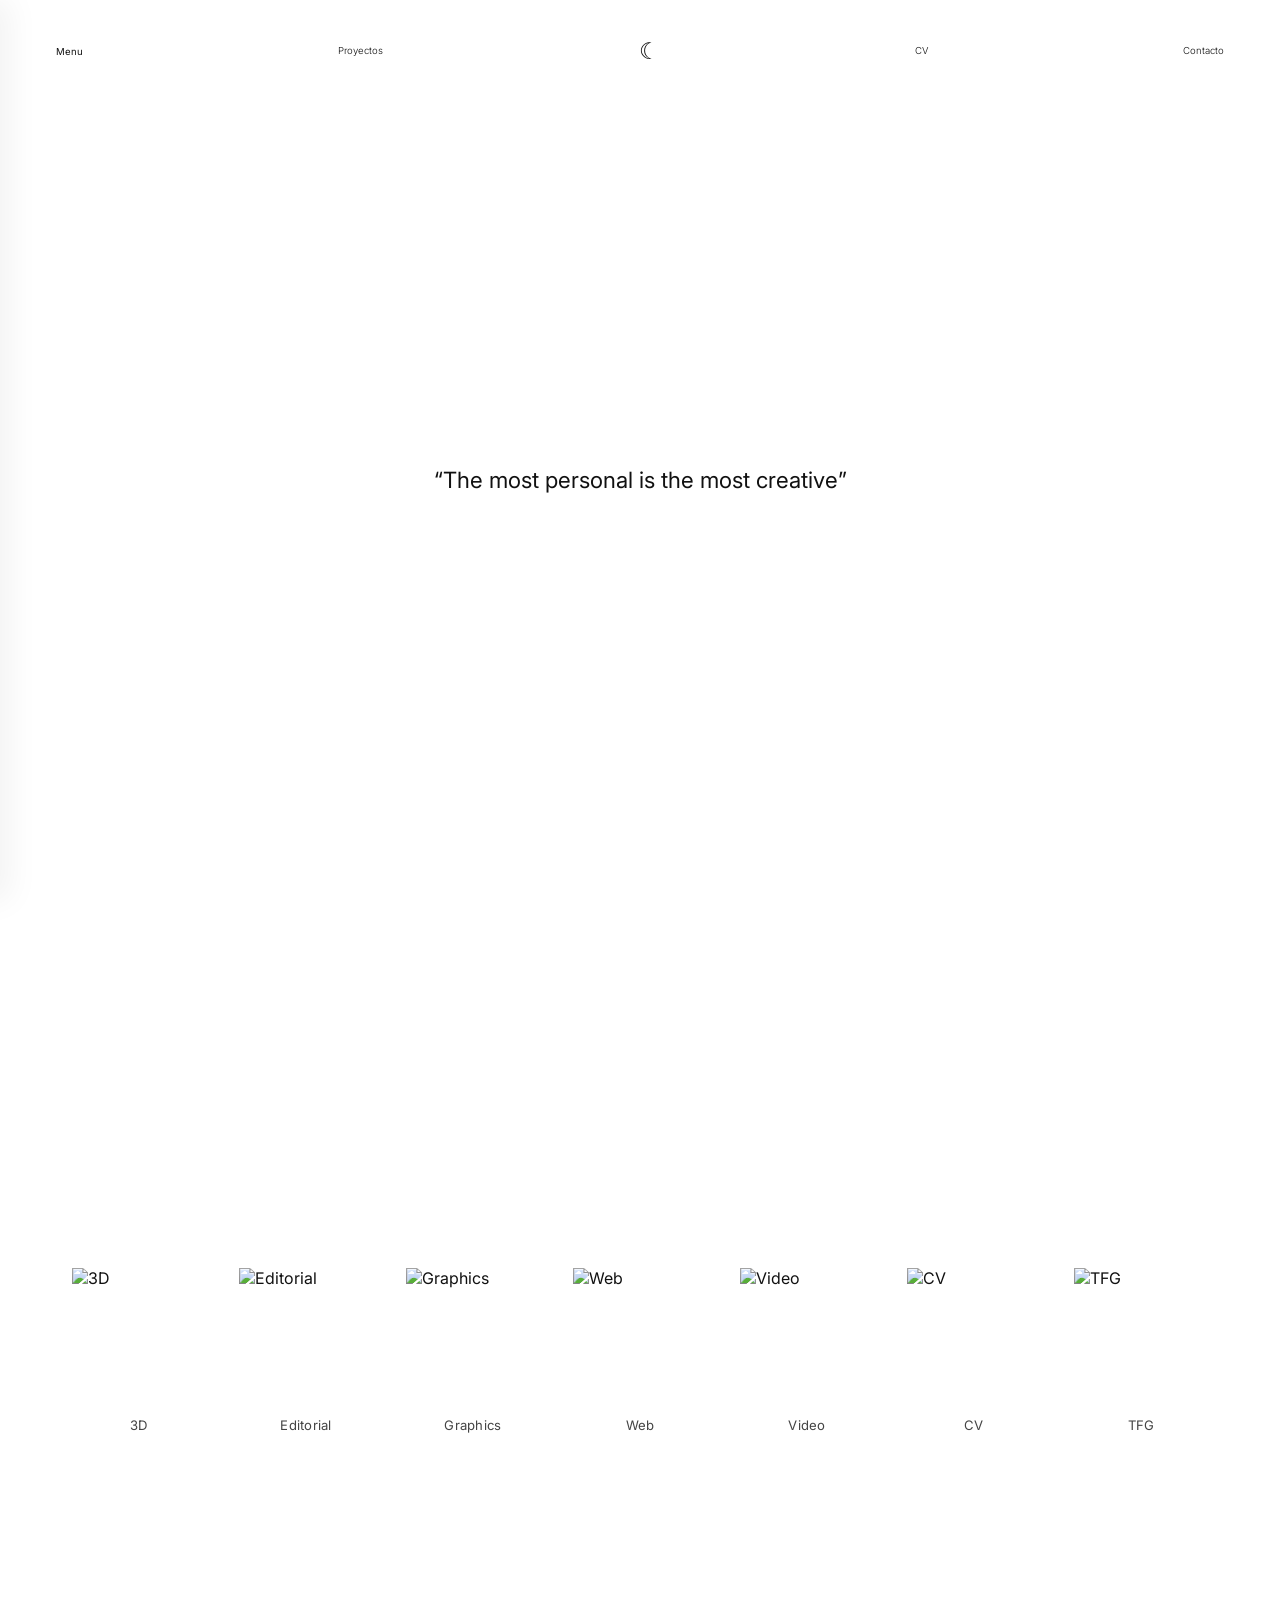
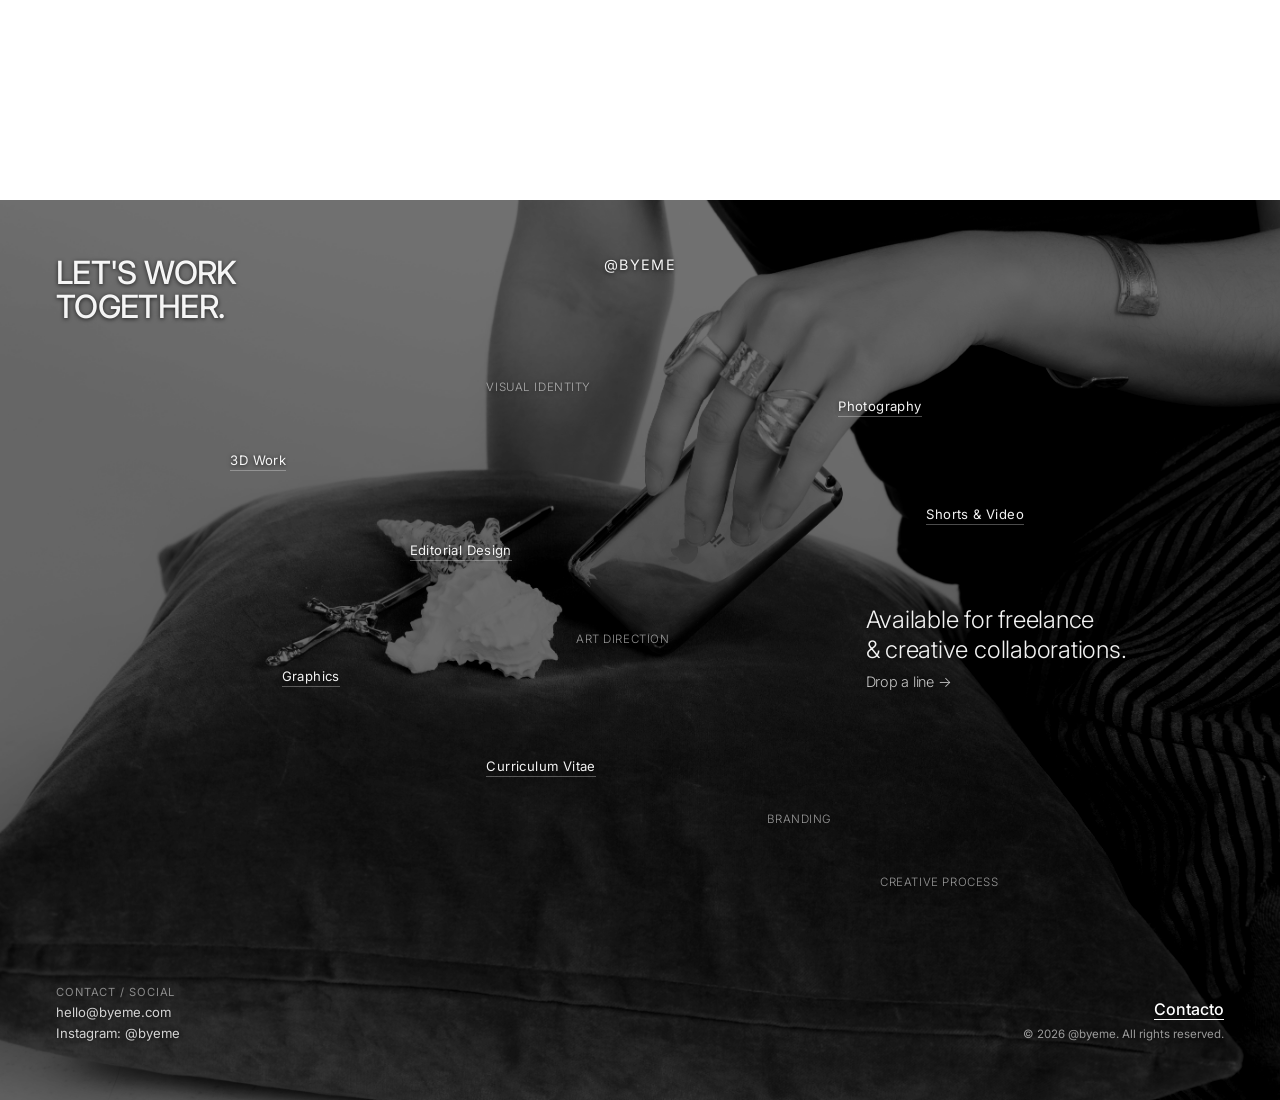
==== commit c0301a02: "arreglos y tfg" ====
--- a/index.html
+++ b/index.html
@@ -15,7 +15,7 @@
     <link rel="stylesheet" href="style/style.css">
     <script src="scrpt/script.js" defer></script>
 </head>
-<body>
+<body class="index-body">
 
     <div class="menu-overlay" id="menuOverlay"></div>
 
@@ -40,6 +40,7 @@
     <nav class="navbar">
         <button class="nav-link menu-trigger" id="openMenuBtn">Menu</button>
         <a href="proyectos.html" class="nav-link active">Proyectos</a>
+        <a href="index.html" class="nav-symbol" aria-label="Inicio">☾</a>
         <a href="cv.html" class="nav-link">CV</a>
         <a href="contacto.html" class="nav-link">Contacto</a>
     </nav>
@@ -49,7 +50,7 @@
         <div class="quote-wrapper" id="quoteWrapper">
             
             <p class="quote-text">
-                <span id="highlightCrayon">“I will never be the woman with the perfect hair,</span><br>who can wear white and not spill on it.”
+                <span id="highlightCrayon">“The most personal is the most creative”
             </p>
 
             <!-- Card de CV flotante en el centro -->
@@ -60,10 +61,7 @@
                 <span class="card-label">CV</span>
             </a>
 
-            <!-- Mancha de Café -->
-            <!-- <div class="coffee-splash-wrapper">
-                <div class="coffee-stain-img"></div>
-            </div> -->
+          
 
         </div>
     </section>
--- a/style/style.css
+++ b/style/style.css
@@ -16,23 +16,47 @@
 }
 
 /* --- Navegación Fija --- */
+/* --- Navegación Fija Centrada --- */
+/* --- Navegación Fija Distribuida --- */
 .navbar {
     position: fixed;
     top: 0;
     left: 0;
     width: 100%;
-    display: flex;
-    justify-content: space-between;
-    align-items: center;
+    
+    display: flex;
+    justify-content: space-between; /* Pega el primero a la izquierda y el último a la derecha */
+    align-items: center;
+    
     padding: 2.5rem 3.5rem;
-    font-size: 0.7rem;
+    font-size: 0.6rem;
     font-weight: 300;
-    z-index: 1000 !important; /* Elevado para asegurar interacción */
-}
-
-    
-
-
+    z-index: 1000 !important;
+    box-sizing: border-box;
+}
+
+/* Símbolo central ☾ adaptado al estilo del nav-link */
+.nav-symbol {
+    text-decoration: none;
+    color: #111111;
+    font-size: 1.45rem;
+    line-height: 1;
+    transition: transform 0.3s ease, color 0.3s ease;
+    display: inline-block;
+}
+
+.nav-symbol:hover {
+    color: #0044ff;
+    transform: rotate(-10deg) scale(1.15);
+}
+
+/* Enlaces del lado derecho */
+.nav-links {
+    justify-self: end;
+    display: flex;
+    align-items: center;
+    gap: 2rem;
+}
 
 
 .nav-link {
@@ -211,9 +235,34 @@
     width: 100%;
     z-index: 1000;
 }
-
+/* --- Configuración para Scroll Snap Smooth --- */
+html {
+    scroll-behavior: smooth;
+    scroll-snap-type: y mandatory; /* Fuerza el encaje exacto de pantalla en pantalla */
+}
+
+/* Reducción de espaciados globales */
+.hero-section, 
+.intro-section {
+    margin-bottom: 0 !important;
+}
+
+.hero-title, 
+.intro-phrase {
+    margin-bottom: 1.5rem !important;
+}
+
+.categories-section, 
+.index-categories {
+    margin-top: 0 !important;
+}
+
+/* --- Sección 1: Frase Principal (Pantalla Completa 1) --- */
 .hero-section {
+    height: 100vh;
     min-height: 100vh;
+    scroll-snap-align: start; /* Punto de anclaje del scroll */
+    scroll-snap-stop: always;
     display: flex;
     justify-content: center;
     align-items: center;
@@ -265,7 +314,6 @@
     color: inherit;
     text-align: left;
     opacity: 0;
-    /* Ubicación exacta al centro con escala inicial ligera sin rotaciones */
     transform: translate(-50%, -50%) scale(0.95);
     transition: opacity 0.4s ease, transform 0.4s ease;
     pointer-events: none;
@@ -275,7 +323,7 @@
 .cv-hover-card .img-wrapper {
     width: 100%;
     height: 140px;
-    border-radius: 0; /* Bordes totalmente rectos */
+    border-radius: 0;
     overflow: hidden;
     background: #fff;
     box-shadow: 0 10px 30px rgba(0, 0, 0, 0.18);
@@ -287,14 +335,12 @@
     height: 100%;
     object-fit: cover;
     display: block;
-    border-radius: 0; /* Bordes rectos */
-    text-align: ;
-}
-
-/* Texto de la etiqueta más pequeño */
+    border-radius: 0;
+}
+
 .cv-hover-card .card-label {
     display: block;
-    font-size: 11px; /* Texto más pequeño */
+    font-size: 11px;
     font-weight: 500;
     text-transform: uppercase;
     letter-spacing: 0.5px;
@@ -302,7 +348,6 @@
     text-align: center;
 }
 
-/* Animación Hover suave: crece un poco sin rotar */
 .quote-wrapper:hover .cv-hover-card {
     opacity: 1;
     transform: translate(-50%, -50%) scale(1.05);
@@ -320,12 +365,10 @@
     pointer-events: none;
     opacity: 0;
     z-index: 2;
-    /* Permite que la mancha interactúe con la textura del papel/fondo */
     mix-blend-mode: multiply; 
     transition: opacity 0.4s ease-out, transform 0.4s cubic-bezier(0.25, 1, 0.5, 1);
 }
 
-/* Capa de la imagen de la mancha */
 .coffee-stain-img {
     width: 100%;
     height: 100%;
@@ -333,24 +376,59 @@
     background-size: contain;
     background-repeat: no-repeat;
     background-position: center;
-    
-}
-
-/* Transición suave al pasar el ratón (efecto secado/expansión) */
+}
+
 .quote-wrapper:hover .coffee-splash-wrapper {
-    opacity: 0.85; /* El café real no es 100% opaco */
+    opacity: 0.85;
     transform: translate(-50%, -50%) scale(1);
 }
 
-/* --- Transición Galería --- */
+/* Hover emergente sobre la frase */
+.hover-card {
+    position: absolute;
+    top: 50%;
+    left: 50%;
+    transform: translate(-50%, -50%) scale(0.95);
+    display: flex;
+    flex-direction: column;
+    align-items: center;
+    gap: 12px;
+    text-decoration: none;
+    color: #111111;
+    opacity: 0;
+    visibility: hidden;
+    transition: opacity 0.35s ease, transform 0.35s ease, visibility 0.35s;
+    pointer-events: none;
+}
+
+.hover-card img {
+    width: 140px;
+    height: 140px;
+    object-fit: cover;
+}
+
+.quote-wrapper:hover .hover-card {
+    opacity: 1;
+    visibility: visible;
+    transform: translate(-50%, -50%) scale(1);
+    pointer-events: auto;
+}
+
+/* --- Sección 2: Galería / Categorías (Pantalla Completa 2 Centrada) --- */
 .gallery-section {
+    height: 100vh;
     min-height: 100vh;
+    scroll-snap-align: start; /* Ancla la sección 2 al centro de pantalla */
+    scroll-snap-stop: always;
+    display: flex;
+    justify-content: center;
+    align-items: center;
+    padding: 2rem;
+    box-sizing: border-box;
     opacity: 0;
     transform: translateY(100px);
     transition: transform 0.9s cubic-bezier(0.16, 1, 0.3, 1), opacity 0.9s ease;
     will-change: transform, opacity;
-    padding: 6rem 2rem 4rem 2rem;
-    box-sizing: border-box;
 }
 
 .gallery-section.is-visible {
@@ -377,52 +455,11 @@
 .gallery-section.is-visible .grid-card:nth-child(6) { transition-delay: 0.50s; }
 .gallery-section.is-visible .grid-card:nth-child(7) { transition-delay: 0.58s; }
 
-
-/* Hover emergente sobre la frase */
-.hover-card {
-    position: absolute;
-    top: 50%;
-    left: 50%;
-    transform: translate(-50%, -50%) scale(0.95);
-    display: flex;
-    flex-direction: column;
-    align-items: center;
-    gap: 12px;
-    text-decoration: none;
-    color: #111111;
-    opacity: 0;
-    visibility: hidden;
-    transition: opacity 0.35s ease, transform 0.35s ease, visibility 0.35s;
-    pointer-events: none;
-}
-
-.hover-card img {
-    width: 140px;
-    height: 140px;
-    object-fit: cover;
-}
-
-.quote-wrapper:hover .hover-card {
-    opacity: 1;
-    visibility: visible;
-    transform: translate(-50%, -50%) scale(1);
-    pointer-events: auto;
-}
-
-/* --- Sección 2: Galería / Scroll --- */
-.gallery-section {
-    min-height: 100vh;
-    display: flex;
-    justify-content: center;
-    align-items: center;
-    padding: 4rem 2rem;
-}
-
 .gallery-grid {
     display: flex;
     flex-wrap: wrap;
     justify-content: center;
-    align-items: flex-start;
+    align-items: center;
     gap: 2rem;
     max-width: 1200px;
     width: 100%;
@@ -469,6 +506,32 @@
 }
 
 /* --- Footer Estilo Editorial / Póster Flotante --- */
+
+/* Permite que el scroll-snap reconozca el footer como una pantalla válida */
+/* Reemplaza la regla de html por esta versión específica */
+body.index-body {
+    scroll-behavior: smooth;
+    scroll-snap-type: y mandatory;
+    height: 100vh;
+    overflow-y: scroll;
+}
+
+/* Mantiene el anclaje solo en la pantalla principal */
+.index-body .hero-section {
+    scroll-snap-align: start;
+    scroll-snap-stop: always;
+}
+
+.index-body .gallery-section {
+    scroll-snap-align: start;
+    scroll-snap-stop: always;
+}
+
+.index-body footer {
+    scroll-snap-align: end;
+    scroll-snap-stop: normal;
+}
+
 .site-footer {
     position: relative;
     width: 100%;
@@ -1028,7 +1091,7 @@
    ========================================== */
 
 .cat-page-body {
-    background-color: #e6e4dd !important;
+
     color: #111111 !important;
     font-family: 'Inter', sans-serif !important;
     margin: 0;
@@ -1101,8 +1164,9 @@
     width: 100% !important;
 }
 
+/* CSS Corregido */
 .cat-project-item {
-    display: flex !important;
+    display: flex; /* Sin !important para permitir la ocultación por JS */
     flex-direction: column !important;
     width: 100% !important;
 }
@@ -1115,7 +1179,7 @@
     aspect-ratio: 1 / 1 !important;
     position: relative !important;
     overflow: hidden !important;
-    background-color: #d2cfc4 !important; /* Si la imagen falla, muestra este tono gris/crema */
+
 }
 
 .cat-image-box img {
@@ -2295,151 +2359,6 @@
     }
 }
 
-/* TFG */
-/* ==========================================
-   LAYOUT NUEVO: 3 COLUMNAS EXACTAS
-   ========================================== */
-
-.tfg-editorial-container {
-    width: 100%;
-    max-width: 1600px;
-    margin: 0 auto;
-    padding: 100px 60px;
-    margin-top: 30px;
-}
-
-.tfg-spread-v2 {
-    display: grid;
-    grid-template-columns: 1.2fr 1fr 1fr; /* 3 Columnas */
-    column-gap: 50px;
-    align-items: start;
-    width: 100%;
-    background-color: #ffffff;
-}
-
-.tfg-col {
-    display: flex;
-    flex-direction: column;
-    gap: 35px; /* Espaciado interno constante entre textos y elementos */
-}
-
-/* Desplazamiento de la columna 3 (Derecha) */
-.tfg-col.offset-down {
-    margin-top: 140px;
-}
-
-/* --- TIPOGRAFÍA Y TEXTOS --- */
-
-.tfg-title {
-    font-size: 14px;
-    font-weight: 400;
-    color: #111111;
-    margin: 0 0 16px 0;
-}
-
-.tfg-paragraph {
-    font-size: 9px;
-    line-height: 2;
-    font-weight: 300;
-    color: #333333;
-    text-align: justify;
-    margin: 0;
-}
-
-/* --- TAMAÑOS DE CAJAS / RECTÁNGULOS --- */
-
-.media-box {
-    position: relative;
-    overflow: hidden;
-    background-color: #0b1126; /* Fondo oscuro mientras carga la imagen */
-    width: 100%;
-}
-
-.media-content {
-    width: 100%;
-    height: 100%;
-    object-fit: cover;
-    display: block;
-}
-
-/* Columna 1: Cuadro grande abajo */
-.box-square-large {
-    height: 400px;
-    margin-top: 50px;
-}
-
-/* Columna 2: Rectángulo vertical arriba */
-.box-vertical-main {
-    height: 300px;
-
-}
-
-/* Columna 2: Cuadro abajo */
-.box-square-medium {
-    height: 380px;
-    margin-top: 150px;
-}
-
-/* Posicionamiento del Vídeo Vertical y el Botón */
-.box-vertical-video {
-    position: relative; /* Indispensable para situar el botón dentro */
-    height: 800px;
-   
-    
-}
-
-.volume-btn {
-    position: absolute;
-    bottom: 14px;
-    right: 14px;
-    width: 32px;
-    height: 32px;
-    background: rgba(0, 0, 0, 0.5);
-    border: none;
-    border-radius: 50%;
-    color: #ffffff;
-    display: flex;
-    align-items: center;
-    justify-content: center;
-    cursor: pointer;
-    z-index: 10;
-    transition: background 0.2s ease, transform 0.2s ease;
-}
-
-.volume-btn:hover {
-    background: rgba(0, 0, 0, 0.8);
-    transform: scale(1.05);
-}
-
-.volume-icon {
-    width: 16px;
-    height: 16px;
-    pointer-events: none; /* Previene fallos de clic sobre el propio SVG */
-}
-
-.hidden {
-    display: none !important;
-}
-/* --- RESPONSIVE MÓVIL --- */
-@media (max-width: 900px) {
-    .tfg-spread-v2 {
-        grid-template-columns: 1fr;
-        column-gap: 0;
-        row-gap: 60px;
-    }
-
-    .tfg-col.offset-down {
-        margin-top: 0;
-    }
-
-    .box-square-large,
-    .box-vertical-main,
-    .box-square-medium,
-    .box-vertical-video {
-        height: 350px;
-    }
-}
-
 /* VIDEO */
 
 /* ==========================================================================
@@ -2646,3 +2565,618 @@
 
 /* WEB */
 
+
+
+/*avalon tfg*/
+/* --- RESET ESPECÍFICO PARA EL TFG --- */
+.tfg-container,
+.tfg-container * {
+    margin: 0;
+    padding: 0;
+    box-sizing: border-box;
+}
+
+body.tfg-body {
+    scroll-snap-type: y mandatory;
+    overflow-y: scroll;
+    height: 100vh;
+}
+
+.tfg-container {
+    font-family: 'Helvetica Neue', Helvetica, Arial, sans-serif;
+    background-color: #f7f6f2;
+    color: #111111;
+}
+
+
+/* --- ESTRUCTURA GENERAL DE SECCIONES --- */
+.tfg-section {
+    height: 100vh;
+    min-height: 100vh;
+    scroll-snap-align: start;
+    scroll-snap-stop: always;
+    position: relative;
+    box-sizing: border-box;
+    overflow: hidden;
+}
+
+/* --- SECCIÓN 1: CUBIERTA AVALON --- */
+.tfg-section-cover {
+    background-color: #bcd3e6;
+    display: flex;
+    flex-direction: column;
+    justify-content: center;
+    text-align: justify;
+    align-items: center;
+    text-align: center;
+    padding: 2rem;
+}
+
+.tfg-cover-title {
+    font-family: 'Times New Roman', Georgia, serif;
+    font-size: clamp(3rem, 9vw, 8.5rem);
+    font-weight: 300;
+    letter-spacing: -0.02em;
+    color: #111111;
+    line-height: 1;
+    margin-bottom: 1.5rem;
+}
+
+.tfg-cover-subtitle {
+    font-family: monospace, sans-serif;
+    font-size: 0.75rem;
+    letter-spacing: 0.2em;
+    text-transform: uppercase;
+    color: rgba(17, 17, 17, 0.7);
+}
+
+/* --- SECCIONES DIVIDIDAS --- */
+.tfg-section-split {
+    display: grid;
+    grid-template-columns: 1fr 1fr;
+    height: 100vh;
+    padding-top: 5rem;
+    background-color: #fffef8;
+}
+
+.tfg-col-left {
+    padding: 4rem;
+    text-align: justify;
+    
+    display: flex;
+    flex-direction: column;
+    justify-content: center;
+    border-right: 1px solid rgba(0, 0, 0, 0.08);
+}
+
+.tfg-col-right {
+    padding: 4rem;
+    display: flex;
+    flex-direction: column;
+    justify-content: center;
+    align-items: center;
+}
+
+.tfg-page-num {
+    font-family: monospace, sans-serif;
+    font-size: 0.75rem;
+    color: #888;
+    margin-bottom: 1.5rem;
+}
+
+.tfg-section-title {
+    font-family: 'Times New Roman', Georgia, serif;
+    font-size: 2.2rem;
+    font-weight: 300;
+    margin-bottom: 1.5rem;
+    color: #111111;
+    text-transform: capitalize;
+}
+
+.tfg-section-desc {
+    font-size: 0.65rem;
+    line-height: 1.7;
+    color: #444444;
+    max-width: 420px;
+    font-weight: 100;
+}
+
+/* --- SECCIÓN 2: LOGO --- */
+.tfg-logo-display {
+    font-family: 'Times New Roman', Georgia, serif;
+    font-size: 4rem;
+    font-style: italic;
+    letter-spacing: -0.01em;
+    color: #111111;
+}
+
+/* --- SECCIÓN 3: RETÍCULA --- */
+.tfg-grid-box {
+    position: relative;
+    width: 280px;
+    height: 200px;
+    border: 1px solid rgba(0, 0, 0, 0.15);
+    display: flex;
+    justify-content: center;
+    align-items: center;
+    background-image: 
+        linear-gradient(to right, rgba(0,0,0,0.05) 1px, transparent 1px),
+        linear-gradient(to bottom, rgba(0,0,0,0.05) 1px, transparent 1px);
+    background-size: 20px 20px;
+}
+
+.tfg-grid-logo {
+    font-family: 'Times New Roman', Georgia, serif;
+    font-size: 2.5rem;
+    font-style: italic;
+    border: 1px dashed rgba(0, 68, 255, 0.5);
+    padding: 1rem 1.5rem;
+    position: relative;
+}
+
+.tfg-grid-logo::before, .tfg-grid-logo::after {
+    content: 'x';
+    position: absolute;
+    font-family: monospace;
+    font-size: 0.6rem;
+    color: #0044ff;
+}
+
+.tfg-grid-logo::before { top: -14px; left: 50%; transform: translateX(-50%); }
+.tfg-grid-logo::after { left: -14px; top: 50%; transform: translateY(-50%); }
+
+/* --- SECCIÓN 4: PALETA --- */
+.tfg-star-palette {
+    display: flex;
+    flex-wrap: wrap;
+    gap: 2rem;
+    align-items: flex-start;
+    justify-content: center;
+    max-width: 520px;
+}
+
+.tfg-star-item {
+    display: flex;
+    flex-direction: column;
+    align-items: center;
+    text-align: center;
+    width: 130px;
+}
+
+.tfg-star-shape {
+    width: 80px;
+    height: 80px;
+    margin-bottom: 0.8rem;
+    transition: transform 0.4s ease;
+    filter: drop-shadow(0px 4px 10px rgba(0, 0, 0, 0.05));
+}
+
+.tfg-star-item:hover .tfg-star-shape {
+    transform: scale(1.1) rotate(6deg);
+}
+
+.tfg-color-info {
+    font-family: monospace, sans-serif;
+    font-size: 0.62rem;
+    line-height: 1.45;
+    color: #444;
+    letter-spacing: 0.03em;
+}
+
+.tfg-color-info strong {
+    color: #111;
+    font-size: 0.68rem;
+}
+
+/* --- SECCIÓN 5: FOTO CON EFECTO FROST --- */
+/* --- SECCIÓN 5: FOTO CON EFECTO FROST --- */
+.tfg-section-frost {
+    background-color: #bcd3e6;
+    padding-top: 0 !important;
+}
+/* --- SECCIÓN 5: FOTO CON EFECTO FROST --- */
+.tfg-section-frost {
+    background-color: #bcd3e6;
+    padding-top: 0 !important;
+}
+
+.tfg-section-frost .tfg-col-left {
+    padding: 0;
+    position: relative;
+    overflow: hidden;
+    display: flex;
+    justify-content: center;
+    align-items: center;
+    border-right: none;
+    background-color: #111111;
+    width: 100%;
+    height: 100%;
+}
+
+.tfg-frost-container {
+    width: 100%;
+    height: 100%;
+    position: relative;
+    cursor: pointer;
+    overflow: hidden;
+}
+
+.tfg-frost-img {
+    position: absolute;
+    top: 0;
+    left: 0;
+    width: 100%;
+    height: 100%;
+    object-fit: cover;
+    display: block;
+    z-index: 1;
+    /* Garantiza la máxima nitidez de la imagen */
+    filter: none !important;
+    -webkit-filter: none !important;
+    image-rendering: -webkit-optimize-contrast;
+    image-rendering: crisp-edges;
+}
+
+#frostCanvas {
+    position: absolute;
+    top: 0;
+    left: 0;
+    width: 100%;
+    height: 100%;
+    z-index: 2;
+    pointer-events: auto;
+    /* Se elimina cualquier filtro CSS para no volver borrosa la foto */
+    filter: none !important;
+    -webkit-filter: none !important;
+}
+
+.tfg-frost-info-col {
+    background-color: #c5d9e8;
+    position: relative;
+    display: flex;
+    flex-direction: column;
+    justify-content: space-between;
+    padding: 3rem !important;
+}
+
+.tfg-page-num-top {
+    font-family: monospace, sans-serif;
+    font-size: 0.75rem;
+    color: #555;
+    align-self: flex-start;
+}
+
+.tfg-frost-swatch-box {
+    align-self: flex-end;
+    display: flex;
+    align-items: flex-end;
+    gap: 1.5rem;
+    margin-top: auto;
+}
+
+.tfg-color-swatch {
+    width: 110px;
+    height: 110px;
+    background-color: #7e98bd;
+    box-shadow: 0 4px 15px rgba(0,0,0,0.06);
+}
+
+.tfg-color-details-vertical {
+    display: flex;
+    flex-direction: column;
+    justify-content: flex-end;
+    font-family: monospace, sans-serif;
+    color: #2c3e50;
+    line-height: 1.3;
+}
+
+.tfg-swatch-title {
+    font-size: 0.85rem;
+    font-weight: 600;
+    letter-spacing: 0.05em;
+}
+
+.tfg-swatch-subtitle {
+    font-size: 0.65rem;
+    color: #55687a;
+    letter-spacing: 0.08em;
+    margin: 2px 0 6px 0;
+}
+
+.tfg-swatch-code {
+    font-size: 0.75rem;
+    font-weight: 500;
+    letter-spacing: 0.05em;
+}
+
+/* --- RESPONSIVO --- */
+@media (max-width: 850px) {
+    body.tfg-body {
+        scroll-snap-type: none;
+    }
+
+    .tfg-section, .tfg-section-split {
+        height: auto;
+        min-height: 100vh;
+        grid-template-columns: 1fr;
+    }
+
+    .tfg-col-left, .tfg-col-right {
+        padding: 2.5rem 2rem;
+    }
+
+    .tfg-navbar {
+        padding: 1.5rem 1.8rem;
+    }
+}
+
+/* --- SECCIÓN 06: HERO VÍDEO CON BOTÓN DE ESTRELLAS --- */
+.tfg-hero-section {
+    position: relative;
+    display: flex;
+    justify-content: center;
+    align-items: center;
+    text-align: center;
+}
+
+.tfg-hero-bg {
+    position: absolute;
+    top: 0;
+    left: 0;
+    width: 100%;
+    height: 100%;
+    object-fit: cover;
+    z-index: 1;
+}
+
+.tfg-hero-overlay {
+    position: absolute;
+    inset: 0;
+    background-color: rgba(0, 0, 0, 0.35);
+    z-index: 2;
+}
+
+.tfg-hero-content {
+    position: relative;
+    z-index: 3;
+    color: #ffffff;
+    display: flex;
+    flex-direction: column;
+    align-items: center;
+}
+
+.tfg-page-num-hero {
+    font-family: monospace, sans-serif;
+    font-size: 0.8rem;
+    letter-spacing: 0.2em;
+    margin-bottom: 1rem;
+    opacity: 0.8;
+}
+
+.tfg-hero-title {
+    font-family: 'Times New Roman', Georgia, serif;
+    font-size: clamp(2.5rem, 6vw, 5.5rem);
+    font-weight: 300;
+    letter-spacing: 0.05em;
+    margin-bottom: 2.5rem;
+}
+
+/* BOTÓN CON ESTRELLAS QUE SE CAMBIA A BLANCO EN HOVER */
+.tfg-star-btn {
+    position: relative;
+    background: transparent;
+    border: 1px solid rgba(255, 255, 255, 0.6);
+    color: #ffffff;
+    padding: 1.2rem 3.5rem;
+    font-family: monospace, sans-serif;
+    font-size: 0.8rem;
+    letter-spacing: 0.25em;
+    cursor: pointer;
+    transition: all 0.4s cubic-bezier(0.16, 1, 0.3, 1);
+    display: inline-flex;
+    align-items: center;
+    justify-content: center;
+}
+
+.tfg-btn-text { position: relative; z-index: 2; }
+
+.tfg-btn-star {
+    position: absolute;
+    width: 16px;
+    height: 16px;
+    fill: #111111;
+    opacity: 0;
+    transition: all 0.4s cubic-bezier(0.16, 1, 0.3, 1);
+    z-index: 2;
+}
+
+.star-tl { top: -8px; left: -8px; transform: scale(0) rotate(-45deg); }
+.star-tr { top: -8px; right: -8px; transform: scale(0) rotate(45deg); }
+.star-bl { bottom: -8px; left: -8px; transform: scale(0) rotate(-135deg); }
+.star-br { bottom: -8px; right: -8px; transform: scale(0) rotate(135deg); }
+
+.tfg-star-btn:hover {
+    background-color: #ffffff;
+    color: #111111;
+    border-color: #ffffff;
+    box-shadow: 0 10px 30px rgba(0, 0, 0, 0.2);
+}
+
+.tfg-star-btn:hover .tfg-btn-star {
+    opacity: 1;
+}
+
+.tfg-star-btn:hover .star-tl { transform: scale(1) rotate(0deg); }
+.tfg-star-btn:hover .star-tr { transform: scale(1) rotate(0deg); }
+.tfg-star-btn:hover .star-bl { transform: scale(1) rotate(0deg); }
+.tfg-star-btn:hover .star-br { transform: scale(1) rotate(0deg); }
+
+/* --- SECCIÓN 07: EDITORIAL APLICACIONES (IMÁGENES PAR) --- */
+.tfg-image-pair-container {
+    position: relative;
+    width: 80%;
+    max-width: 420px;
+    height: 480px;
+}
+
+.tfg-pair-img {
+    position: absolute;
+    object-fit: cover;
+    box-shadow: 0 15px 35px rgba(0, 0, 0, 0.1);
+    transition: transform 0.5s ease;
+}
+
+.tfg-pair-img-back {
+    width: 75%;
+    height: 80%;
+    top: 0;
+    left: 0;
+}
+
+.tfg-pair-img-front {
+    width: 70%;
+    height: 75%;
+    bottom: 0;
+    right: 0;
+    border: 6px solid #f7f6f2;
+}
+
+.tfg-image-pair-container:hover .tfg-pair-img-back { transform: translate(-10px, -10px); }
+.tfg-image-pair-container:hover .tfg-pair-img-front { transform: translate(10px, 10px); }
+
+/* --- SECCIÓN 08: SHOWCASE CAMPAÑA (RECTÁNGULO FLOTANTE) --- */
+.tfg-campaign-section {
+    position: relative;
+    display: flex;
+    align-items: center;
+    justify-content: flex-end;
+}
+
+.tfg-campaign-bg {
+    position: absolute;
+    inset: 0;
+    width: 100%;
+    height: 100%;
+    object-fit: cover;
+}
+
+.tfg-campaign-content {
+    position: relative;
+    z-index: 2;
+    padding-right: 8vw;
+}
+
+.tfg-floating-card {
+    background-color: #ffffff;
+    padding: 3.5rem 3rem;
+    max-width: 420px;
+    box-shadow: 0 20px 50px rgba(0, 0, 0, 0.12);
+}
+
+.tfg-page-num-card {
+    font-family: monospace, sans-serif;
+    font-size: 0.75rem;
+    color: #888;
+    margin-bottom: 1rem;
+}
+
+.tfg-card-title {
+    font-family: 'Times New Roman', Georgia, serif;
+    font-size: 2rem;
+    font-weight: 300;
+    margin-bottom: 1.2rem;
+    color: #111111;
+}
+
+.tfg-card-desc {
+    font-size: 0.85rem;
+    line-height: 1.7;
+    color: #555555;
+    margin-bottom: 2rem;
+    font-weight: 300;
+}
+
+.tfg-card-video-btn {
+    background-color: #111111;
+    color: #ffffff;
+    border: none;
+    padding: 1rem 2rem;
+    font-family: monospace, sans-serif;
+    font-size: 0.75rem;
+    letter-spacing: 0.15em;
+    cursor: pointer;
+    display: inline-flex;
+    align-items: center;
+    gap: 0.8rem;
+    transition: background-color 0.3s ease;
+}
+
+.tfg-card-video-btn:hover { background-color: #0044ff; }
+
+.tfg-play-icon { font-size: 0.6rem; transform: rotate(90deg); display: inline-block; }
+
+/* --- MODAL DE VÍDEO YOUTUBE --- */
+.tfg-video-modal {
+    position: fixed;
+    inset: 0;
+    z-index: 2000 !important;
+    display: flex;
+    justify-content: center;
+    align-items: center;
+    opacity: 0;
+    visibility: hidden;
+    transition: all 0.4s ease;
+}
+
+.tfg-video-modal.active { opacity: 1; visibility: visible; }
+
+.tfg-modal-overlay {
+    position: absolute;
+    inset: 0;
+    background-color: rgba(0, 0, 0, 0.85);
+    backdrop-filter: blur(10px);
+}
+
+.tfg-modal-content {
+    position: relative;
+    z-index: 2;
+    width: 85%;
+    max-width: 900px;
+}
+
+.tfg-close-modal {
+    position: absolute;
+    top: -2.5rem;
+    right: 0;
+    background: none;
+    border: none;
+    color: #ffffff;
+    font-family: monospace, sans-serif;
+    font-size: 0.9rem;
+    cursor: pointer;
+}
+
+.tfg-iframe-container {
+    position: relative;
+    padding-bottom: 56.25%;
+    height: 0;
+    overflow: hidden;
+    background-color: #000000;
+}
+
+.tfg-iframe-container iframe {
+    position: absolute;
+    top: 0;
+    left: 0;
+    width: 100%;
+    height: 100%;
+}
+
+/* RESPONSIVO */
+@media (max-width: 850px) {
+    body.tfg-body { scroll-snap-type: none; }
+    .tfg-section, .tfg-section-split { height: auto; min-height: 100vh; grid-template-columns: 1fr; }
+    .tfg-col-left, .tfg-col-right { padding: 2.5rem 2rem; }
+    .tfg-campaign-section { justify-content: center; }
+    .tfg-campaign-content { padding: 2rem; }
+}
